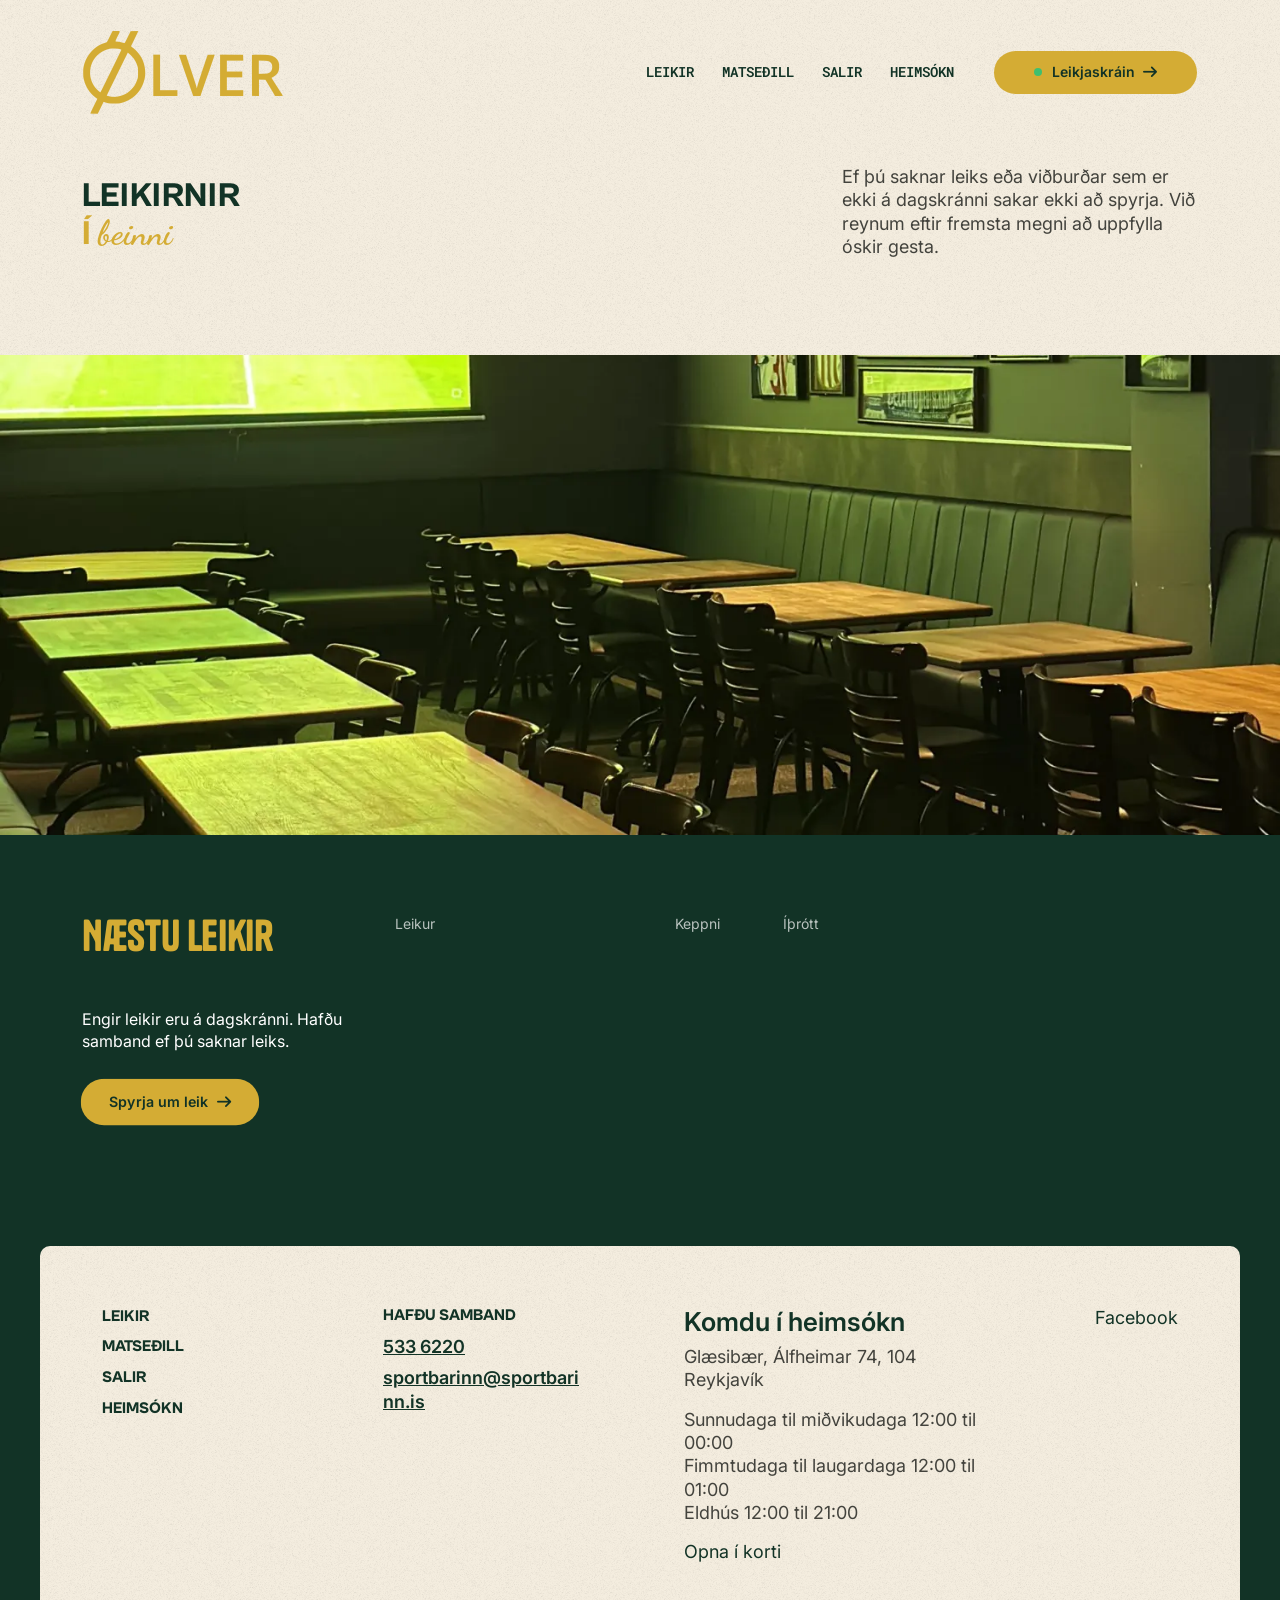
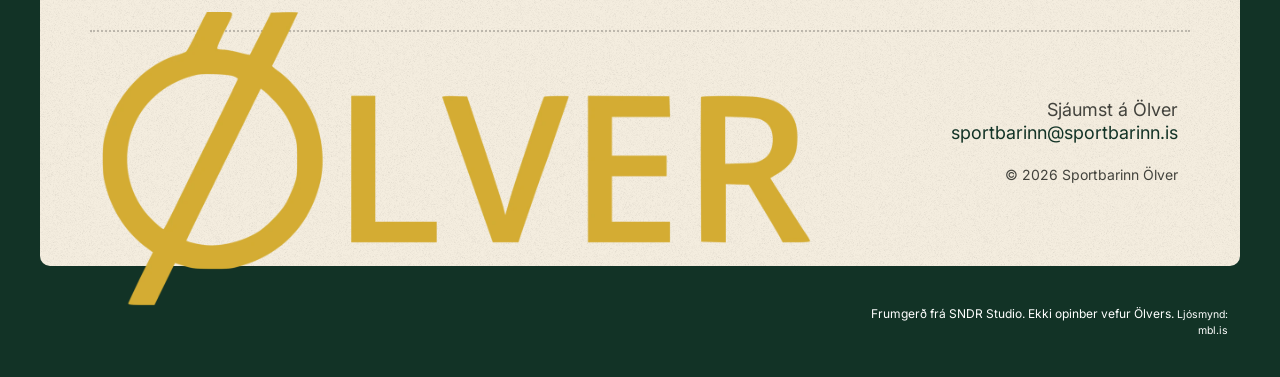
==== leikir.html @ f0a83d02 "Deploy a9a339c (noindex preview)" ====
<!doctype html>
<html lang="is">
<head>
<meta charset="utf-8">
<meta name="viewport" content="width=device-width, initial-scale=1">
<title>Leikir á Ölver | Sportbarinn Ölver</title>
<meta name="description" content="Leikir í beinni á Ölver. Sjáðu leikjaskrána og hafðu samband ef þú saknar leiks eða viðburðar.">
<link rel="icon" href="assets/favicon.svg" type="image/svg+xml">
<link rel="apple-touch-icon" href="assets/apple-touch-icon.png">
<script>/* focus-guard, _tools/focus-guard */
/* focus-guard: a focus ring only for people using a keyboard.

   The bug it ends: a menu, drawer or dialog opens and its FIRST link (or the dialog's close button)
   is outlined, as if it were selected. Cause: opening code calls first.focus(), or <dialog>.showModal()
   focuses the first control by itself. When nothing was focused before, the browser decides the ring is
   wanted. Safari never focuses a button on click and a touch tap never does either, so on iPhone,
   iPad and Safari the very first tap paints the ring. Chrome with a mouse hides it, which is why it
   passes the desktop check and then reappears on Sindri's phone.

   How: remember the last input kind on <html data-input="pointer|key"> and let focus-guard.css drop the
   ring while the last input was a pointer. Keyboard users keep every ring. Load before everything else
   (inline in <head>, ~400 bytes), no dependencies. Doc: _tools/focus-guard/README.md */
(function () {
  var root = document.documentElement;
  function set(v) { if (root.getAttribute('data-input') !== v) root.setAttribute('data-input', v); }
  addEventListener('pointerdown', function () { set('pointer'); }, true);
  addEventListener('keydown', function (e) {
    if (e.key === 'Shift' || e.key === 'Control' || e.key === 'Alt' || e.key === 'Meta') return;
    set('key');
  }, true);
})();

</script>
<link rel="stylesheet" href="assets/focus-guard.css">
<meta name="robots" content="noindex">
<link rel="preload" href="fonts/Tanker-Regular.woff2" as="font" type="font/woff2" crossorigin>
<link rel="stylesheet" href="css/variables.css">
<link rel="stylesheet" href="fontawesome/css/fontawesome.min.css">
<link rel="stylesheet" href="fontawesome/css/solid.min.css">
<link rel="stylesheet" href="css/site.min.css">
<link rel="stylesheet" href="css/theme-ui.css">
<link rel="stylesheet" href="css/smooth-scroll.css">
<link rel="stylesheet" href="css/olver.css">
</head>
<body class="wp-singular page-template page page-template-teams wp-theme-boomball-theme-2026 theme-boomball-theme-2026 woocommerce-no-js">
<a class="visually-hidden-focusable olver-skip" href="#efni">Fara í efni</a>

        <!--Bootstrap 5 Off-Canvas Menu-->
        <div class="mobile-slide-menu offcanvas offcanvas-start noise" tabindex="-1" id="offcanvasMenu" aria-label="Valmynd">
            <div class="offcanvas-header">
                <div class="new-logo">
                    <a class="off-logo image100" href="index.html">
                        <img src="assets/img/logo-gold.webp" alt="Sportbarinn Ölver">
                    </a>
                </div>
                <div class="close-column">
                    <div class="exit-text">Loka</div>
                    <div class="close-menu" data-bs-dismiss="offcanvas" aria-label="Loka valmynd" role="button" tabindex="0">
                        <i class="fa-solid fa-xmark" aria-hidden="true"></i>
                    </div>
                </div>
            </div>
            <div class="offcanvas-body">
                <div id="mobile-menu">
                    <ul id="menu-mobile-menu" class="navbar-nav me-auto mb-2 mb-md-0 "><li  id="menu-item-10017" class="menu-item menu-item-type-post_type menu-item-object-page nav-item nav-item-10017"><a href="leikir.html" class="nav-link ">Leikir</a></li>
<li  id="menu-item-10016" class="menu-item menu-item-type-post_type menu-item-object-page nav-item nav-item-10016"><a href="matsedill.html" class="nav-link ">Matseðill</a></li>
<li  id="menu-item-10015" class="menu-item menu-item-type-post_type menu-item-object-page nav-item nav-item-10015"><a href="index.html#home-preshow" class="nav-link ">Salir</a></li>
<li  id="menu-item-448" class="menu-item menu-item-type-post_type menu-item-object-page nav-item nav-item-448"><a href="#heimsokn" class="nav-link ">Heimsókn</a></li>
</ul>                </div>
                 <div class="site-button pink text-center off-button"><a href="leikir.html">Leikjaskráin</a></div>
            </div>
        </div>
       
    <!--Main Navbar & CTA Banner - Sticky Header-->
    <div class="sticky-top" style="z-index:8000;">
        <!--Main Navbar-->
                <div class="main-nav" >
                <div class="container scroll-header">
                    <div class="nav-row">
                        <div class="logo-nav-column">
                            <a class="header-logo image100" href="index.html">
                        <img src="assets/img/logo-gold.webp" alt="Sportbarinn Ölver">
                    </a>
                        </div>
                        <div class="menu-nav-column menu-column">
                            <div class="header-menu capitals">
                                <ul id="menu-main-menu" class="header-menu-list "><li  id="menu-item-10012" class="menu-item menu-item-type-post_type menu-item-object-page nav-item nav-item-10012"><a href="leikir.html" class="nav-link ">Leikir</a></li>
<li  id="menu-item-10013" class="menu-item menu-item-type-post_type menu-item-object-page nav-item nav-item-10013"><a href="matsedill.html" class="nav-link ">Matseðill</a></li>
<li  id="menu-item-10014" class="menu-item menu-item-type-post_type menu-item-object-page nav-item nav-item-10014"><a href="index.html#home-preshow" class="nav-link ">Salir</a></li>
<li  id="menu-item-155" class="menu-item menu-item-type-post_type menu-item-object-page nav-item nav-item-155"><a href="#heimsokn" class="nav-link ">Heimsókn</a></li>
</ul>                            </div>
                            <div class="cart-menu-wrapper">
                                                            </div>
                            <div class="site-button radius100 pink header-button">
                                <a href="leikir.html" aria-label="Leikjaskráin"><span class="olver-open" data-open-now aria-hidden="true"></span>Leikjaskráin</a>
                            </div>
                            <div id="offcanvas-button" data-bs-toggle="offcanvas" data-bs-target="#offcanvasMenu" aria-controls="offcanvasMenu" aria-expanded="false" aria-label="Opna valmynd" role="button" tabindex="0">
                                <i class="fa-solid fa-bars" aria-hidden="true"></i>
                            </div>
                        </div>
                    </div>
                </div>
        </div>

        
            </div>
    <script>
        // Set --header-height before the hero banner renders so it doesn't
        // jump up once the footer scripts run (custom.js keeps it updated after this)
        (function () {
            var header = document.querySelector('.sticky-top');
            if (header) {
                // Fractional height, matching custom.js; offsetHeight rounds and leaves a sliver above the hero
                document.documentElement.style.setProperty('--header-height', header.getBoundingClientRect().height + 'px');
            }
        })();
    </script>

    <section class="page-title-section" id="efni" tabindex="-1">
        <div class="container">
            <div class="row d-flex align-items-center justify-content-between page-title-info">
                <div class="col-lg-5">
                                            <h1 class="page-title-text reveal-up reveal-delay-2">Leikirnir <br><span class="pink-text">í <span class="brook-text">beinni</span></span></h1>
                                    </div>
                <div class="col-lg-4">
                                            <div class="page-title-copy reveal-up reveal-delay-4"><p>Ef þú saknar leiks eða viðburðar sem er ekki á dagskránni sakar ekki að spyrja. Við reynum eftir fremsta megni að uppfylla óskir gesta.</p></div>
                                    </div>
                            </div>
        </div>
                     <div class="page-title-image reveal-zoom">
                <img src="assets/img/Nyi-salur2-scaled.webp" alt="Salur með breiðtjöldum á Ölver" width="1500" height="2000">
            </div>
            </section><!-- .page-title-section -->


<div id="olver-fixtures">
<section data-fixture-date="2026-10-28" class="team-roster team-roster--llamas">
    <div class="container">
        <div class="row">

            <div class="col-lg-3">
                <div class="team-roster__intro">
                                            <div class="team-roster__logo image100 reveal-up"><h2 class="olver-day">Miðvikudagur<br><span>28. október</span></h2></div>
                                                                <div class="team-roster__copy reveal-up reveal-delay-1"><p>6 leikir</p></div>
                                        <div class="site-button pink team-roster__tickets">
                        <a href="mailto:sportbarinn@sportbarinn.is" class="reveal-pop reveal-delay-3">Spyrja um leik</a>
                    </div>
                </div>
            </div>

            <div class="col-lg-9">
                                    <div class="team-roster__row team-roster__head">
                        <div class="team-roster__head-label">Leikur</div>
                        <div class="team-roster__head-label">Keppni</div>
                        <div class="team-roster__head-label">Íþrótt</div>
                        <div class="team-roster__head-label"></div>
                    </div>

                    <ul class="team-roster__list list-unstyled">
<li class="team-roster__player reveal-slide">
                                <div class="team-roster__row">
                                    <div class="team-roster__identity">
                                        <div class="team-roster__headshot"><span class="olver-time">19:30</span></div>
                                        <h3 class="team-roster__name">Man. City gegn Brighton</h3>
                                    </div>
                                    <div class="team-roster__meta team-roster__meta--position">Deildabikar</div>
                                    <div class="team-roster__meta team-roster__meta--hometown">Fótbolti</div>
                                    <div class="team-roster__social"></div>
                                    <div class="team-roster__action">
                                                                                    <div class="site-button blue">
                                                <span class="olver-roster-pill">Í beinni</span>
                                            </div>
                                                                            </div>
                                </div>
                            </li>
<li class="team-roster__player reveal-slide">
                                <div class="team-roster__row">
                                    <div class="team-roster__identity">
                                        <div class="team-roster__headshot"><span class="olver-time">19:45</span></div>
                                        <h3 class="team-roster__name">Bournemouth gegn Aston Villa</h3>
                                    </div>
                                    <div class="team-roster__meta team-roster__meta--position">Deildabikar</div>
                                    <div class="team-roster__meta team-roster__meta--hometown">Fótbolti</div>
                                    <div class="team-roster__social"></div>
                                    <div class="team-roster__action">
                                                                                    <div class="site-button blue">
                                                <span class="olver-roster-pill">Í beinni</span>
                                            </div>
                                                                            </div>
                                </div>
                            </li>
<li class="team-roster__player reveal-slide">
                                <div class="team-roster__row">
                                    <div class="team-roster__identity">
                                        <div class="team-roster__headshot"><span class="olver-time">19:45</span></div>
                                        <h3 class="team-roster__name">Sunderland gegn Brentford</h3>
                                    </div>
                                    <div class="team-roster__meta team-roster__meta--position">Deildabikar</div>
                                    <div class="team-roster__meta team-roster__meta--hometown">Fótbolti</div>
                                    <div class="team-roster__social"></div>
                                    <div class="team-roster__action">
                                                                                    <div class="site-button blue">
                                                <span class="olver-roster-pill">Í beinni</span>
                                            </div>
                                                                            </div>
                                </div>
                            </li>
<li class="team-roster__player reveal-slide">
                                <div class="team-roster__row">
                                    <div class="team-roster__identity">
                                        <div class="team-roster__headshot"><span class="olver-time">19:45</span></div>
                                        <h3 class="team-roster__name">Fulham gegn Crystal Palace</h3>
                                    </div>
                                    <div class="team-roster__meta team-roster__meta--position">Deildabikar</div>
                                    <div class="team-roster__meta team-roster__meta--hometown">Fótbolti</div>
                                    <div class="team-roster__social"></div>
                                    <div class="team-roster__action">
                                                                                    <div class="site-button blue">
                                                <span class="olver-roster-pill">Í beinni</span>
                                            </div>
                                                                            </div>
                                </div>
                            </li>
<li class="team-roster__player reveal-slide">
                                <div class="team-roster__row">
                                    <div class="team-roster__identity">
                                        <div class="team-roster__headshot"><span class="olver-time">19:45</span></div>
                                        <h3 class="team-roster__name">Genoa gegn Juventus</h3>
                                    </div>
                                    <div class="team-roster__meta team-roster__meta--position"></div>
                                    <div class="team-roster__meta team-roster__meta--hometown">Fótbolti</div>
                                    <div class="team-roster__social"></div>
                                    <div class="team-roster__action">
                                                                                    <div class="site-button blue">
                                                <span class="olver-roster-pill">Í beinni</span>
                                            </div>
                                                                            </div>
                                </div>
                            </li>
<li class="team-roster__player reveal-slide">
                                <div class="team-roster__row">
                                    <div class="team-roster__identity">
                                        <div class="team-roster__headshot"><span class="olver-time">20:00</span></div>
                                        <h3 class="team-roster__name">Liverpool gegn Chelsea</h3>
                                    </div>
                                    <div class="team-roster__meta team-roster__meta--position">Deildabikar</div>
                                    <div class="team-roster__meta team-roster__meta--hometown">Fótbolti</div>
                                    <div class="team-roster__social"></div>
                                    <div class="team-roster__action">
                                                                                    <div class="site-button blue">
                                                <span class="olver-roster-pill">Í beinni</span>
                                            </div>
                                                                            </div>
                                </div>
                            </li>
</ul>
</div>
</div>
</div>
</section>
<section data-fixture-date="2026-10-29" class="team-roster team-roster--chaos">
    <div class="container">
        <div class="row">

            <div class="col-lg-3">
                <div class="team-roster__intro">
                                            <div class="team-roster__logo image100 reveal-up"><h2 class="olver-day">Í dag<br><span>29. október</span></h2></div>
                                                                <div class="team-roster__copy reveal-up reveal-delay-1"><p>2 leikir</p></div>
                                        <div class="site-button pink team-roster__tickets">
                        <a href="mailto:sportbarinn@sportbarinn.is" class="reveal-pop reveal-delay-3">Spyrja um leik</a>
                    </div>
                </div>
            </div>

            <div class="col-lg-9">
                                    <div class="team-roster__row team-roster__head">
                        <div class="team-roster__head-label">Leikur</div>
                        <div class="team-roster__head-label">Keppni</div>
                        <div class="team-roster__head-label">Íþrótt</div>
                        <div class="team-roster__head-label"></div>
                    </div>

                    <ul class="team-roster__list list-unstyled">
<li class="team-roster__player reveal-slide">
                                <div class="team-roster__row">
                                    <div class="team-roster__identity">
                                        <div class="team-roster__headshot"><span class="olver-time">19:15</span></div>
                                        <h3 class="team-roster__name">Tindastóll gegn Álftanes</h3>
                                    </div>
                                    <div class="team-roster__meta team-roster__meta--position"></div>
                                    <div class="team-roster__meta team-roster__meta--hometown">Körfubolti</div>
                                    <div class="team-roster__social"></div>
                                    <div class="team-roster__action">
                                                                                    <div class="site-button blue">
                                                <span class="olver-roster-pill">Í beinni</span>
                                            </div>
                                                                            </div>
                                </div>
                            </li>
<li class="team-roster__player reveal-slide">
                                <div class="team-roster__row">
                                    <div class="team-roster__identity">
                                        <div class="team-roster__headshot"><span class="olver-time">19:45</span></div>
                                        <h3 class="team-roster__name">Everton gegn Newcastle</h3>
                                    </div>
                                    <div class="team-roster__meta team-roster__meta--position">Deildabikar</div>
                                    <div class="team-roster__meta team-roster__meta--hometown">Fótbolti</div>
                                    <div class="team-roster__social"></div>
                                    <div class="team-roster__action">
                                                                                    <div class="site-button blue">
                                                <span class="olver-roster-pill">Í beinni</span>
                                            </div>
                                                                            </div>
                                </div>
                            </li>
</ul>
</div>
</div>
</div>
</section>
</div>
<footer class="site-footer" id="heimsokn">
    <div class="footer-main site-radius noise">
        <div class="container-fluid">
            <div class="row gx-5">
                <div class="col-lg-3 col-md-4 footer-first-column order-md-1 order-2">
                    <!-- Menu -->
                    <div class="footer-menu-wrapper mb-4">
                        <nav class="footer-nav"><ul id="menu-footer-menu" class="footer-menu-list"><li id="menu-item-10021" class="menu-item menu-item-type-post_type menu-item-object-page menu-item-10021"><a href="leikir.html">Leikir</a></li>
<li id="menu-item-10020" class="menu-item menu-item-type-post_type menu-item-object-page menu-item-10020"><a href="matsedill.html">Matseðill</a></li>
<li id="menu-item-10019" class="menu-item menu-item-type-post_type menu-item-object-page menu-item-10019"><a href="index.html#home-preshow">Salir</a></li>
<li id="menu-item-10018" class="menu-item menu-item-type-post_type menu-item-object-page menu-item-10018"><a href="#heimsokn">Heimsókn</a></li>
</ul></nav>                    </div>
                    
                                                                
                                    </div>
                <div class="col-lg-3 col-md-4 order-3">
                    <!-- Content Sections (stacked vertically) -->
                                                                        <div class="footer-content-section">
                                                                    <h4 class="footer-section-title capitals">Hafðu samband</h4>
                                                                                                    <div class="footer-section-content">
                                        <p><a href="tel:5336220">533 6220</a></p>
<p><a href="mailto:sportbarinn@sportbarinn.is">sportbarinn@sportbarinn.is</a></p>
                                    </div>
                                                            </div>
                                                            </div>
                    
                

                <!-- Third Column: Form -->
                <div class="col-lg-4 order-lg-3 order-4">
                                                                <div class="footer-form-wrapper">
                                                                                        <div class="footer-form">
                                    <h3>Komdu í heimsókn</h3>
                                    <p>Glæsibær, Álfheimar 74, 104 Reykjavík</p>
                                    <p>Sunnudaga til miðvikudaga 12:00 til 00:00<br>Fimmtudaga til laugardaga 12:00 til 01:00<br>Eldhús 12:00 til 21:00</p>
                                    <p><a href="https://maps.google.com/?q=Álfheimar+74,+104+Reykjavík" target="_blank" rel="noopener">Opna í korti</a></p>                                </div>
                                                    </div>
                                                                
                                    </div>

                <!-- 4th Column: Social Media Icons -->
                <div class="col-lg-2 col-md-4 order-lg-4 order-md-3 order-1">
                                            <div class="footer-social-links">
                                    <a href="https://www.facebook.com/sportbarinn.is" target="_blank" rel="noopener noreferrer" class="footer-social-link">Facebook</a>
                                </div>
                                    </div>
            </div>

            <!-- Ölver Logo & Contact Row -->
            <div class="row footer-logo-row align-items-center">
                <div class="col-lg-8 mb-4 mb-lg-0 text-center text-lg-start order-lg-1 order-2">
                                            <div class="footer-boomball-logo">
                            <img loading="lazy" src="assets/img/logo-gold.webp" alt="Sportbarinn Ölver" />
                        </div>
                                    </div>

                <div class="col-lg-4 text-lg-end order-lg-2 order-1">
                                                                <p class="footer-inbox-text">Sjáumst á Ölver</p>
                                                                <a href="mailto:sportbarinn@sportbarinn.is" class="footer-contact-email">sportbarinn@sportbarinn.is</a>
                                        <p class="copyright-text">© 2026 Sportbarinn Ölver</p>
                </div>
            </div>
        </div>
    </div>

    <!-- Copyright & Disclaimer Bar -->
    <div class="footer-copyright">
        <div class="container-fluid">
            <div class="row d-flex justify-content-end">
                <div class="col-lg-4">
                                            <p class="disclaimer-text">Frumgerð frá SNDR Studio. Ekki opinber vefur Ölvers. <small>Ljósmynd: mbl.is</small></p>
                                    </div>
            </div>
        </div>
    </div>
</footer>
<script src="js/olver.js"></script>
<script src="js/jquery.min.js"></script>
<script src="js/gsap.min.js"></script>
<script src="js/gsap-scrolltrigger.min.js"></script>
<script src="js/st-refresh.js"></script>
<script src="js/gsap-scrollto.min.js"></script>
<script src="js/site.min.js"></script>
<script src="js/components/smooth-scroll.js"></script>
<script src="js/components/reveal.js"></script>
<script src="js/components/teams-roster.js"></script>
<script src="js/leikir.js"></script>
</body>
</html>
---- assets/focus-guard.css ----
/* focus-guard.css: pairs with focus-guard.js. No ring after a tap or a click; every ring for the keyboard.
   Text fields keep theirs (the user is typing there whatever opened it). */
html[data-input="pointer"] :focus-visible:not(input):not(textarea):not(select):not([contenteditable="true"]) { outline: none; }
/* a focus target that is only a container (a menu panel, a dialog, a drawer): never ring it */
[tabindex="-1"]:focus { outline: none; }
---- css/variables.css ----
/**
 * Shared design tokens. Loaded before the existing theme stylesheet.
 * New components consume these; existing SCSS can adopt them incrementally.
 */
:root {
    --bb-color-pink: #D4AC34;
    --bb-color-blue: #123326;
    --bb-color-gold: #8C6A1C;
    --bb-color-ink: #43433d;
    --bb-color-paper: #f3ebdc;
    --bb-color-white: #ffffff;
    --bb-color-slate: #6E8577;
    --bb-color-frame: rgb(255 255 255 / 35%);
    --bb-color-divider: #B8B3A8;
    --bb-color-inactive: #D9C48A;

    --bb-font-body: "Inter-400", Arial, Helvetica, sans-serif;
    --bb-font-body-medium: "Inter-500", Arial, Helvetica, sans-serif;
    --bb-font-heading: "Hamburg-700", Arial, Helvetica, sans-serif;
    --bb-font-display: "Groundout", Georgia, serif;
    --bb-font-script: "Brooklyn-700", Georgia, serif;
    --bb-font-mono: "Roboto-600", "Courier New", monospace;

    --bb-radius-media: 10px;
    --bb-border-media: 4px;
    --bb-content-width: 1280px;
    --bb-gutter-mobile: 16px;
    --bb-space-section: 80px;
    --bb-space-section-mobile: 48px;
    --bb-divider-width: 4px;
    --bb-divider-height: 2px;

    --bb-motion-duration: 0.42s;
    --bb-motion-distance: 12px;
    --bb-motion-ease: cubic-bezier(0.22, 1, 0.36, 1);
}
---- fontawesome/css/solid.min.css ----
/*!
 * Font Awesome Free 7.1.0 by @fontawesome - https://fontawesome.com
 * License - https://fontawesome.com/license/free (Icons: CC BY 4.0, Fonts: SIL OFL 1.1, Code: MIT License)
 * Copyright 2025 Fonticons, Inc.
 */
:host,:root{--fa-family-classic:"Font Awesome 7 Free";--fa-font-solid:normal 900 1em/1 var(--fa-family-classic);--fa-style-family-classic:var(--fa-family-classic)}@font-face{font-family:"Font Awesome 7 Free";font-style:normal;font-weight:900;font-display:block;src:url(../webfonts/fa-solid-900.woff2)}.fas{--fa-style:900}.fa-classic,.fas{--fa-family:var(--fa-family-classic)}.fa-solid{--fa-style:900}
---- css/site.min.css ----
@charset "UTF-8";/*!
 * Bootstrap  v5.2.1 (https://getbootstrap.com/)
 * Copyright 2011-2022 The Bootstrap Authors
 * Copyright 2011-2022 Twitter, Inc.
 * Licensed under MIT (https://github.com/twbs/bootstrap/blob/main/LICENSE)
 */:root{--bs-blue:#0d6efd;--bs-indigo:#6610f2;--bs-purple:#6f42c1;--bs-pink:#d63384;--bs-red:#dc3545;--bs-orange:#fd7e14;--bs-yellow:#ffc107;--bs-green:#198754;--bs-teal:#20c997;--bs-cyan:#0dcaf0;--bs-black:#000;--bs-white:#fff;--bs-gray:#6c757d;--bs-gray-dark:#343a40;--bs-gray-100:#f8f9fa;--bs-gray-200:#e9ecef;--bs-gray-300:#dee2e6;--bs-gray-400:#ced4da;--bs-gray-500:#adb5bd;--bs-gray-600:#6c757d;--bs-gray-700:#495057;--bs-gray-800:#343a40;--bs-gray-900:#212529;--bs-primary:#0d6efd;--bs-secondary:#6c757d;--bs-success:#198754;--bs-info:#0dcaf0;--bs-warning:#ffc107;--bs-danger:#dc3545;--bs-light:#f8f9fa;--bs-dark:#212529;--bs-primary-rgb:13,110,253;--bs-secondary-rgb:108,117,125;--bs-success-rgb:25,135,84;--bs-info-rgb:13,202,240;--bs-warning-rgb:255,193,7;--bs-danger-rgb:220,53,69;--bs-light-rgb:248,249,250;--bs-dark-rgb:33,37,41;--bs-white-rgb:255,255,255;--bs-black-rgb:0,0,0;--bs-body-color-rgb:33,37,41;--bs-body-bg-rgb:255,255,255;--bs-font-sans-serif:system-ui,-apple-system,"Segoe UI",Roboto,"Helvetica Neue","Noto Sans","Liberation Sans",Arial,sans-serif,"Apple Color Emoji","Segoe UI Emoji","Segoe UI Symbol","Noto Color Emoji";--bs-font-monospace:SFMono-Regular,Menlo,Monaco,Consolas,"Liberation Mono","Courier New",monospace;--bs-gradient:linear-gradient(180deg, rgba(255, 255, 255, 0.15), rgba(255, 255, 255, 0));--bs-body-font-family:var(--bs-font-sans-serif);--bs-body-font-size:1rem;--bs-body-font-weight:400;--bs-body-line-height:1.5;--bs-body-color:#212529;--bs-body-bg:#fff;--bs-border-width:1px;--bs-border-style:solid;--bs-border-color:#dee2e6;--bs-border-color-translucent:rgba(0, 0, 0, 0.175);--bs-border-radius:0.375rem;--bs-border-radius-sm:0.25rem;--bs-border-radius-lg:0.5rem;--bs-border-radius-xl:1rem;--bs-border-radius-2xl:2rem;--bs-border-radius-pill:50rem;--bs-link-color:#0d6efd;--bs-link-hover-color:#0a58ca;--bs-code-color:#d63384;--bs-highlight-bg:#fff3cd}*,::after,::before{box-sizing:border-box}@media (prefers-reduced-motion:no-preference){:root{scroll-behavior:smooth}}body{margin:0;font-family:var(--bs-body-font-family);font-size:var(--bs-body-font-size);font-weight:var(--bs-body-font-weight);line-height:var(--bs-body-line-height);color:var(--bs-body-color);text-align:var(--bs-body-text-align);background-color:var(--bs-body-bg);-webkit-text-size-adjust:100%;-webkit-tap-highlight-color:transparent}hr{margin:1rem 0;color:inherit;border:0;border-top:1px solid;opacity:.25}.h1,.h2,.h3,.h4,.h5,.h6,h1,h2,h3,h4,h5,h6{margin-top:0;margin-bottom:.5rem;font-weight:500;line-height:1.2}.h1,h1{font-size:calc(1.375rem + 1.5vw)}@media (min-width:1200px){.h1,h1{font-size:2.5rem}}.h2,h2{font-size:calc(1.325rem + .9vw)}@media (min-width:1200px){.h2,h2{font-size:2rem}}.h3,h3{font-size:calc(1.3rem + .6vw)}@media (min-width:1200px){.h3,h3{font-size:1.75rem}}.h4,h4{font-size:calc(1.275rem + .3vw)}@media (min-width:1200px){.h4,h4{font-size:1.5rem}}.h5,h5{font-size:1.25rem}.h6,h6{font-size:1rem}p{margin-top:0;margin-bottom:1rem}abbr[title]{-webkit-text-decoration:underline dotted;text-decoration:underline dotted;cursor:help;-webkit-text-decoration-skip-ink:none;text-decoration-skip-ink:none}address{margin-bottom:1rem;font-style:normal;line-height:inherit}ol,ul{padding-left:2rem}dl,ol,ul{margin-top:0;margin-bottom:1rem}ol ol,ol ul,ul ol,ul ul{margin-bottom:0}dt{font-weight:700}dd{margin-bottom:.5rem;margin-left:0}blockquote{margin:0 0 1rem}b,strong{font-weight:bolder}.small,small{font-size:.875em}.mark,mark{padding:.1875em;background-color:var(--bs-highlight-bg)}sub,sup{position:relative;font-size:.75em;line-height:0;vertical-align:baseline}sub{bottom:-.25em}sup{top:-.5em}a{color:var(--bs-link-color);text-decoration:underline}a:hover{color:var(--bs-link-hover-color)}a:not([href]):not([class]),a:not([href]):not([class]):hover{color:inherit;text-decoration:none}code,kbd,pre,samp{font-family:var(--bs-font-monospace);font-size:1em}pre{display:block;margin-top:0;margin-bottom:1rem;overflow:auto;font-size:.875em}pre code{font-size:inherit;color:inherit;word-break:normal}code{font-size:.875em;color:var(--bs-code-color);word-wrap:break-word}a>code{color:inherit}kbd{padding:.1875rem .375rem;font-size:.875em;color:var(--bs-body-bg);background-color:var(--bs-body-color);border-radius:.25rem}kbd kbd{padding:0;font-size:1em}figure{margin:0 0 1rem}img,svg{vertical-align:middle}table{caption-side:bottom;border-collapse:collapse}caption{padding-top:.5rem;padding-bottom:.5rem;color:#6c757d;text-align:left}th{text-align:inherit;text-align:-webkit-match-parent}tbody,td,tfoot,th,thead,tr{border-color:inherit;border-style:solid;border-width:0}label{display:inline-block}button{border-radius:0}button:focus:not(:focus-visible){outline:0}button,input,optgroup,select,textarea{margin:0;font-family:inherit;font-size:inherit;line-height:inherit}button,select{text-transform:none}[role=button]{cursor:pointer}select{word-wrap:normal}select:disabled{opacity:1}[list]:not([type=date]):not([type=datetime-local]):not([type=month]):not([type=week]):not([type=time])::-webkit-calendar-picker-indicator{display:none!important}[type=button],[type=reset],[type=submit],button{-webkit-appearance:button}[type=button]:not(:disabled),[type=reset]:not(:disabled),[type=submit]:not(:disabled),button:not(:disabled){cursor:pointer}::-moz-focus-inner{padding:0;border-style:none}textarea{resize:vertical}fieldset{min-width:0;padding:0;margin:0;border:0}legend{float:left;width:100%;padding:0;margin-bottom:.5rem;font-size:calc(1.275rem + .3vw);line-height:inherit}@media (min-width:1200px){legend{font-size:1.5rem}}legend+*{clear:left}::-webkit-datetime-edit-day-field,::-webkit-datetime-edit-fields-wrapper,::-webkit-datetime-edit-hour-field,::-webkit-datetime-edit-minute,::-webkit-datetime-edit-month-field,::-webkit-datetime-edit-text,::-webkit-datetime-edit-year-field{padding:0}::-webkit-inner-spin-button{height:auto}[type=search]{outline-offset:-2px;-webkit-appearance:textfield}::-webkit-search-decoration{-webkit-appearance:none}::-webkit-color-swatch-wrapper{padding:0}::-webkit-file-upload-button{font:inherit;-webkit-appearance:button}::file-selector-button{font:inherit;-webkit-appearance:button}output{display:inline-block}iframe{border:0}summary{display:list-item;cursor:pointer}progress{vertical-align:baseline}[hidden]{display:none!important}.lead{font-size:1.25rem;font-weight:300}.display-1{font-size:calc(1.625rem + 4.5vw);font-weight:300;line-height:1.2}@media (min-width:1200px){.display-1{font-size:5rem}}.display-2{font-size:calc(1.575rem + 3.9vw);font-weight:300;line-height:1.2}@media (min-width:1200px){.display-2{font-size:4.5rem}}.display-3{font-size:calc(1.525rem + 3.3vw);font-weight:300;line-height:1.2}@media (min-width:1200px){.display-3{font-size:4rem}}.display-4{font-size:calc(1.475rem + 2.7vw);font-weight:300;line-height:1.2}@media (min-width:1200px){.display-4{font-size:3.5rem}}.display-5{font-size:calc(1.425rem + 2.1vw);font-weight:300;line-height:1.2}@media (min-width:1200px){.display-5{font-size:3rem}}.display-6{font-size:calc(1.375rem + 1.5vw);font-weight:300;line-height:1.2}@media (min-width:1200px){.display-6{font-size:2.5rem}}.list-unstyled{padding-left:0;list-style:none}.list-inline{padding-left:0;list-style:none}.list-inline-item{display:inline-block}.list-inline-item:not(:last-child){margin-right:.5rem}.initialism{font-size:.875em;text-transform:uppercase}.blockquote{margin-bottom:1rem;font-size:1.25rem}.blockquote>:last-child{margin-bottom:0}.blockquote-footer{margin-top:-1rem;margin-bottom:1rem;font-size:.875em;color:#6c757d}.blockquote-footer::before{content:"— "}.img-fluid{max-width:100%;height:auto}.img-thumbnail{padding:.25rem;background-color:#fff;border:1px solid var(--bs-border-color);border-radius:.375rem;max-width:100%;height:auto}.figure{display:inline-block}.figure-img{margin-bottom:.5rem;line-height:1}.figure-caption{font-size:.875em;color:#6c757d}.container,.container-fluid,.container-lg,.container-md,.container-sm,.container-xl,.container-xxl{--bs-gutter-x:1.5rem;--bs-gutter-y:0;width:100%;padding-right:calc(var(--bs-gutter-x) * .5);padding-left:calc(var(--bs-gutter-x) * .5);margin-right:auto;margin-left:auto}@media (min-width:576px){.container,.container-sm{max-width:540px}}@media (min-width:768px){.container,.container-md,.container-sm{max-width:720px}}@media (min-width:992px){.container,.container-lg,.container-md,.container-sm{max-width:960px}}@media (min-width:1200px){.container,.container-lg,.container-md,.container-sm,.container-xl{max-width:1140px}}@media (min-width:1400px){.container,.container-lg,.container-md,.container-sm,.container-xl,.container-xxl{max-width:1320px}}.row{--bs-gutter-x:1.5rem;--bs-gutter-y:0;display:flex;flex-wrap:wrap;margin-top:calc(-1 * var(--bs-gutter-y));margin-right:calc(-.5 * var(--bs-gutter-x));margin-left:calc(-.5 * var(--bs-gutter-x))}.row>*{flex-shrink:0;width:100%;max-width:100%;padding-right:calc(var(--bs-gutter-x) * .5);padding-left:calc(var(--bs-gutter-x) * .5);margin-top:var(--bs-gutter-y)}.col{flex:1 0 0%}.row-cols-auto>*{flex:0 0 auto;width:auto}.row-cols-1>*{flex:0 0 auto;width:100%}.row-cols-2>*{flex:0 0 auto;width:50%}.row-cols-3>*{flex:0 0 auto;width:33.3333333333%}.row-cols-4>*{flex:0 0 auto;width:25%}.row-cols-5>*{flex:0 0 auto;width:20%}.row-cols-6>*{flex:0 0 auto;width:16.6666666667%}.col-auto{flex:0 0 auto;width:auto}.col-1{flex:0 0 auto;width:8.33333333%}.col-2{flex:0 0 auto;width:16.66666667%}.col-3{flex:0 0 auto;width:25%}.col-4{flex:0 0 auto;width:33.33333333%}.col-5{flex:0 0 auto;width:41.66666667%}.col-6{flex:0 0 auto;width:50%}.col-7{flex:0 0 auto;width:58.33333333%}.col-8{flex:0 0 auto;width:66.66666667%}.col-9{flex:0 0 auto;width:75%}.col-10{flex:0 0 auto;width:83.33333333%}.col-11{flex:0 0 auto;width:91.66666667%}.col-12{flex:0 0 auto;width:100%}.offset-1{margin-left:8.33333333%}.offset-2{margin-left:16.66666667%}.offset-3{margin-left:25%}.offset-4{margin-left:33.33333333%}.offset-5{margin-left:41.66666667%}.offset-6{margin-left:50%}.offset-7{margin-left:58.33333333%}.offset-8{margin-left:66.66666667%}.offset-9{margin-left:75%}.offset-10{margin-left:83.33333333%}.offset-11{margin-left:91.66666667%}.g-0,.gx-0{--bs-gutter-x:0}.g-0,.gy-0{--bs-gutter-y:0}.g-1,.gx-1{--bs-gutter-x:0.25rem}.g-1,.gy-1{--bs-gutter-y:0.25rem}.g-2,.gx-2{--bs-gutter-x:0.5rem}.g-2,.gy-2{--bs-gutter-y:0.5rem}.g-3,.gx-3{--bs-gutter-x:1rem}.g-3,.gy-3{--bs-gutter-y:1rem}.g-4,.gx-4{--bs-gutter-x:1.5rem}.g-4,.gy-4{--bs-gutter-y:1.5rem}.g-5,.gx-5{--bs-gutter-x:3rem}.g-5,.gy-5{--bs-gutter-y:3rem}@media (min-width:576px){.col-sm{flex:1 0 0%}.row-cols-sm-auto>*{flex:0 0 auto;width:auto}.row-cols-sm-1>*{flex:0 0 auto;width:100%}.row-cols-sm-2>*{flex:0 0 auto;width:50%}.row-cols-sm-3>*{flex:0 0 auto;width:33.3333333333%}.row-cols-sm-4>*{flex:0 0 auto;width:25%}.row-cols-sm-5>*{flex:0 0 auto;width:20%}.row-cols-sm-6>*{flex:0 0 auto;width:16.6666666667%}.col-sm-auto{flex:0 0 auto;width:auto}.col-sm-1{flex:0 0 auto;width:8.33333333%}.col-sm-2{flex:0 0 auto;width:16.66666667%}.col-sm-3{flex:0 0 auto;width:25%}.col-sm-4{flex:0 0 auto;width:33.33333333%}.col-sm-5{flex:0 0 auto;width:41.66666667%}.col-sm-6{flex:0 0 auto;width:50%}.col-sm-7{flex:0 0 auto;width:58.33333333%}.col-sm-8{flex:0 0 auto;width:66.66666667%}.col-sm-9{flex:0 0 auto;width:75%}.col-sm-10{flex:0 0 auto;width:83.33333333%}.col-sm-11{flex:0 0 auto;width:91.66666667%}.col-sm-12{flex:0 0 auto;width:100%}.offset-sm-0{margin-left:0}.offset-sm-1{margin-left:8.33333333%}.offset-sm-2{margin-left:16.66666667%}.offset-sm-3{margin-left:25%}.offset-sm-4{margin-left:33.33333333%}.offset-sm-5{margin-left:41.66666667%}.offset-sm-6{margin-left:50%}.offset-sm-7{margin-left:58.33333333%}.offset-sm-8{margin-left:66.66666667%}.offset-sm-9{margin-left:75%}.offset-sm-10{margin-left:83.33333333%}.offset-sm-11{margin-left:91.66666667%}.g-sm-0,.gx-sm-0{--bs-gutter-x:0}.g-sm-0,.gy-sm-0{--bs-gutter-y:0}.g-sm-1,.gx-sm-1{--bs-gutter-x:0.25rem}.g-sm-1,.gy-sm-1{--bs-gutter-y:0.25rem}.g-sm-2,.gx-sm-2{--bs-gutter-x:0.5rem}.g-sm-2,.gy-sm-2{--bs-gutter-y:0.5rem}.g-sm-3,.gx-sm-3{--bs-gutter-x:1rem}.g-sm-3,.gy-sm-3{--bs-gutter-y:1rem}.g-sm-4,.gx-sm-4{--bs-gutter-x:1.5rem}.g-sm-4,.gy-sm-4{--bs-gutter-y:1.5rem}.g-sm-5,.gx-sm-5{--bs-gutter-x:3rem}.g-sm-5,.gy-sm-5{--bs-gutter-y:3rem}}@media (min-width:768px){.col-md{flex:1 0 0%}.row-cols-md-auto>*{flex:0 0 auto;width:auto}.row-cols-md-1>*{flex:0 0 auto;width:100%}.row-cols-md-2>*{flex:0 0 auto;width:50%}.row-cols-md-3>*{flex:0 0 auto;width:33.3333333333%}.row-cols-md-4>*{flex:0 0 auto;width:25%}.row-cols-md-5>*{flex:0 0 auto;width:20%}.row-cols-md-6>*{flex:0 0 auto;width:16.6666666667%}.col-md-auto{flex:0 0 auto;width:auto}.col-md-1{flex:0 0 auto;width:8.33333333%}.col-md-2{flex:0 0 auto;width:16.66666667%}.col-md-3{flex:0 0 auto;width:25%}.col-md-4{flex:0 0 auto;width:33.33333333%}.col-md-5{flex:0 0 auto;width:41.66666667%}.col-md-6{flex:0 0 auto;width:50%}.col-md-7{flex:0 0 auto;width:58.33333333%}.col-md-8{flex:0 0 auto;width:66.66666667%}.col-md-9{flex:0 0 auto;width:75%}.col-md-10{flex:0 0 auto;width:83.33333333%}.col-md-11{flex:0 0 auto;width:91.66666667%}.col-md-12{flex:0 0 auto;width:100%}.offset-md-0{margin-left:0}.offset-md-1{margin-left:8.33333333%}.offset-md-2{margin-left:16.66666667%}.offset-md-3{margin-left:25%}.offset-md-4{margin-left:33.33333333%}.offset-md-5{margin-left:41.66666667%}.offset-md-6{margin-left:50%}.offset-md-7{margin-left:58.33333333%}.offset-md-8{margin-left:66.66666667%}.offset-md-9{margin-left:75%}.offset-md-10{margin-left:83.33333333%}.offset-md-11{margin-left:91.66666667%}.g-md-0,.gx-md-0{--bs-gutter-x:0}.g-md-0,.gy-md-0{--bs-gutter-y:0}.g-md-1,.gx-md-1{--bs-gutter-x:0.25rem}.g-md-1,.gy-md-1{--bs-gutter-y:0.25rem}.g-md-2,.gx-md-2{--bs-gutter-x:0.5rem}.g-md-2,.gy-md-2{--bs-gutter-y:0.5rem}.g-md-3,.gx-md-3{--bs-gutter-x:1rem}.g-md-3,.gy-md-3{--bs-gutter-y:1rem}.g-md-4,.gx-md-4{--bs-gutter-x:1.5rem}.g-md-4,.gy-md-4{--bs-gutter-y:1.5rem}.g-md-5,.gx-md-5{--bs-gutter-x:3rem}.g-md-5,.gy-md-5{--bs-gutter-y:3rem}}@media (min-width:992px){.col-lg{flex:1 0 0%}.row-cols-lg-auto>*{flex:0 0 auto;width:auto}.row-cols-lg-1>*{flex:0 0 auto;width:100%}.row-cols-lg-2>*{flex:0 0 auto;width:50%}.row-cols-lg-3>*{flex:0 0 auto;width:33.3333333333%}.row-cols-lg-4>*{flex:0 0 auto;width:25%}.row-cols-lg-5>*{flex:0 0 auto;width:20%}.row-cols-lg-6>*{flex:0 0 auto;width:16.6666666667%}.col-lg-auto{flex:0 0 auto;width:auto}.col-lg-1{flex:0 0 auto;width:8.33333333%}.col-lg-2{flex:0 0 auto;width:16.66666667%}.col-lg-3{flex:0 0 auto;width:25%}.col-lg-4{flex:0 0 auto;width:33.33333333%}.col-lg-5{flex:0 0 auto;width:41.66666667%}.col-lg-6{flex:0 0 auto;width:50%}.col-lg-7{flex:0 0 auto;width:58.33333333%}.col-lg-8{flex:0 0 auto;width:66.66666667%}.col-lg-9{flex:0 0 auto;width:75%}.col-lg-10{flex:0 0 auto;width:83.33333333%}.col-lg-11{flex:0 0 auto;width:91.66666667%}.col-lg-12{flex:0 0 auto;width:100%}.offset-lg-0{margin-left:0}.offset-lg-1{margin-left:8.33333333%}.offset-lg-2{margin-left:16.66666667%}.offset-lg-3{margin-left:25%}.offset-lg-4{margin-left:33.33333333%}.offset-lg-5{margin-left:41.66666667%}.offset-lg-6{margin-left:50%}.offset-lg-7{margin-left:58.33333333%}.offset-lg-8{margin-left:66.66666667%}.offset-lg-9{margin-left:75%}.offset-lg-10{margin-left:83.33333333%}.offset-lg-11{margin-left:91.66666667%}.g-lg-0,.gx-lg-0{--bs-gutter-x:0}.g-lg-0,.gy-lg-0{--bs-gutter-y:0}.g-lg-1,.gx-lg-1{--bs-gutter-x:0.25rem}.g-lg-1,.gy-lg-1{--bs-gutter-y:0.25rem}.g-lg-2,.gx-lg-2{--bs-gutter-x:0.5rem}.g-lg-2,.gy-lg-2{--bs-gutter-y:0.5rem}.g-lg-3,.gx-lg-3{--bs-gutter-x:1rem}.g-lg-3,.gy-lg-3{--bs-gutter-y:1rem}.g-lg-4,.gx-lg-4{--bs-gutter-x:1.5rem}.g-lg-4,.gy-lg-4{--bs-gutter-y:1.5rem}.g-lg-5,.gx-lg-5{--bs-gutter-x:3rem}.g-lg-5,.gy-lg-5{--bs-gutter-y:3rem}}@media (min-width:1200px){.col-xl{flex:1 0 0%}.row-cols-xl-auto>*{flex:0 0 auto;width:auto}.row-cols-xl-1>*{flex:0 0 auto;width:100%}.row-cols-xl-2>*{flex:0 0 auto;width:50%}.row-cols-xl-3>*{flex:0 0 auto;width:33.3333333333%}.row-cols-xl-4>*{flex:0 0 auto;width:25%}.row-cols-xl-5>*{flex:0 0 auto;width:20%}.row-cols-xl-6>*{flex:0 0 auto;width:16.6666666667%}.col-xl-auto{flex:0 0 auto;width:auto}.col-xl-1{flex:0 0 auto;width:8.33333333%}.col-xl-2{flex:0 0 auto;width:16.66666667%}.col-xl-3{flex:0 0 auto;width:25%}.col-xl-4{flex:0 0 auto;width:33.33333333%}.col-xl-5{flex:0 0 auto;width:41.66666667%}.col-xl-6{flex:0 0 auto;width:50%}.col-xl-7{flex:0 0 auto;width:58.33333333%}.col-xl-8{flex:0 0 auto;width:66.66666667%}.col-xl-9{flex:0 0 auto;width:75%}.col-xl-10{flex:0 0 auto;width:83.33333333%}.col-xl-11{flex:0 0 auto;width:91.66666667%}.col-xl-12{flex:0 0 auto;width:100%}.offset-xl-0{margin-left:0}.offset-xl-1{margin-left:8.33333333%}.offset-xl-2{margin-left:16.66666667%}.offset-xl-3{margin-left:25%}.offset-xl-4{margin-left:33.33333333%}.offset-xl-5{margin-left:41.66666667%}.offset-xl-6{margin-left:50%}.offset-xl-7{margin-left:58.33333333%}.offset-xl-8{margin-left:66.66666667%}.offset-xl-9{margin-left:75%}.offset-xl-10{margin-left:83.33333333%}.offset-xl-11{margin-left:91.66666667%}.g-xl-0,.gx-xl-0{--bs-gutter-x:0}.g-xl-0,.gy-xl-0{--bs-gutter-y:0}.g-xl-1,.gx-xl-1{--bs-gutter-x:0.25rem}.g-xl-1,.gy-xl-1{--bs-gutter-y:0.25rem}.g-xl-2,.gx-xl-2{--bs-gutter-x:0.5rem}.g-xl-2,.gy-xl-2{--bs-gutter-y:0.5rem}.g-xl-3,.gx-xl-3{--bs-gutter-x:1rem}.g-xl-3,.gy-xl-3{--bs-gutter-y:1rem}.g-xl-4,.gx-xl-4{--bs-gutter-x:1.5rem}.g-xl-4,.gy-xl-4{--bs-gutter-y:1.5rem}.g-xl-5,.gx-xl-5{--bs-gutter-x:3rem}.g-xl-5,.gy-xl-5{--bs-gutter-y:3rem}}@media (min-width:1400px){.col-xxl{flex:1 0 0%}.row-cols-xxl-auto>*{flex:0 0 auto;width:auto}.row-cols-xxl-1>*{flex:0 0 auto;width:100%}.row-cols-xxl-2>*{flex:0 0 auto;width:50%}.row-cols-xxl-3>*{flex:0 0 auto;width:33.3333333333%}.row-cols-xxl-4>*{flex:0 0 auto;width:25%}.row-cols-xxl-5>*{flex:0 0 auto;width:20%}.row-cols-xxl-6>*{flex:0 0 auto;width:16.6666666667%}.col-xxl-auto{flex:0 0 auto;width:auto}.col-xxl-1{flex:0 0 auto;width:8.33333333%}.col-xxl-2{flex:0 0 auto;width:16.66666667%}.col-xxl-3{flex:0 0 auto;width:25%}.col-xxl-4{flex:0 0 auto;width:33.33333333%}.col-xxl-5{flex:0 0 auto;width:41.66666667%}.col-xxl-6{flex:0 0 auto;width:50%}.col-xxl-7{flex:0 0 auto;width:58.33333333%}.col-xxl-8{flex:0 0 auto;width:66.66666667%}.col-xxl-9{flex:0 0 auto;width:75%}.col-xxl-10{flex:0 0 auto;width:83.33333333%}.col-xxl-11{flex:0 0 auto;width:91.66666667%}.col-xxl-12{flex:0 0 auto;width:100%}.offset-xxl-0{margin-left:0}.offset-xxl-1{margin-left:8.33333333%}.offset-xxl-2{margin-left:16.66666667%}.offset-xxl-3{margin-left:25%}.offset-xxl-4{margin-left:33.33333333%}.offset-xxl-5{margin-left:41.66666667%}.offset-xxl-6{margin-left:50%}.offset-xxl-7{margin-left:58.33333333%}.offset-xxl-8{margin-left:66.66666667%}.offset-xxl-9{margin-left:75%}.offset-xxl-10{margin-left:83.33333333%}.offset-xxl-11{margin-left:91.66666667%}.g-xxl-0,.gx-xxl-0{--bs-gutter-x:0}.g-xxl-0,.gy-xxl-0{--bs-gutter-y:0}.g-xxl-1,.gx-xxl-1{--bs-gutter-x:0.25rem}.g-xxl-1,.gy-xxl-1{--bs-gutter-y:0.25rem}.g-xxl-2,.gx-xxl-2{--bs-gutter-x:0.5rem}.g-xxl-2,.gy-xxl-2{--bs-gutter-y:0.5rem}.g-xxl-3,.gx-xxl-3{--bs-gutter-x:1rem}.g-xxl-3,.gy-xxl-3{--bs-gutter-y:1rem}.g-xxl-4,.gx-xxl-4{--bs-gutter-x:1.5rem}.g-xxl-4,.gy-xxl-4{--bs-gutter-y:1.5rem}.g-xxl-5,.gx-xxl-5{--bs-gutter-x:3rem}.g-xxl-5,.gy-xxl-5{--bs-gutter-y:3rem}}.table{--bs-table-color:var(--bs-body-color);--bs-table-bg:transparent;--bs-table-border-color:var(--bs-border-color);--bs-table-accent-bg:transparent;--bs-table-striped-color:var(--bs-body-color);--bs-table-striped-bg:rgba(0, 0, 0, 0.05);--bs-table-active-color:var(--bs-body-color);--bs-table-active-bg:rgba(0, 0, 0, 0.1);--bs-table-hover-color:var(--bs-body-color);--bs-table-hover-bg:rgba(0, 0, 0, 0.075);width:100%;margin-bottom:1rem;color:var(--bs-table-color);vertical-align:top;border-color:var(--bs-table-border-color)}.table>:not(caption)>*>*{padding:.5rem .5rem;background-color:var(--bs-table-bg);border-bottom-width:1px;box-shadow:inset 0 0 0 9999px var(--bs-table-accent-bg)}.table>tbody{vertical-align:inherit}.table>thead{vertical-align:bottom}.table-group-divider{border-top:2px solid currentcolor}.caption-top{caption-side:top}.table-sm>:not(caption)>*>*{padding:.25rem .25rem}.table-bordered>:not(caption)>*{border-width:1px 0}.table-bordered>:not(caption)>*>*{border-width:0 1px}.table-borderless>:not(caption)>*>*{border-bottom-width:0}.table-borderless>:not(:first-child){border-top-width:0}.table-striped>tbody>tr:nth-of-type(odd)>*{--bs-table-accent-bg:var(--bs-table-striped-bg);color:var(--bs-table-striped-color)}.table-striped-columns>:not(caption)>tr>:nth-child(2n){--bs-table-accent-bg:var(--bs-table-striped-bg);color:var(--bs-table-striped-color)}.table-active{--bs-table-accent-bg:var(--bs-table-active-bg);color:var(--bs-table-active-color)}.table-hover>tbody>tr:hover>*{--bs-table-accent-bg:var(--bs-table-hover-bg);color:var(--bs-table-hover-color)}.table-primary{--bs-table-color:#000;--bs-table-bg:#cfe2ff;--bs-table-border-color:#bacbe6;--bs-table-striped-bg:#c5d7f2;--bs-table-striped-color:#000;--bs-table-active-bg:#bacbe6;--bs-table-active-color:#000;--bs-table-hover-bg:#bfd1ec;--bs-table-hover-color:#000;color:var(--bs-table-color);border-color:var(--bs-table-border-color)}.table-secondary{--bs-table-color:#000;--bs-table-bg:#e2e3e5;--bs-table-border-color:#cbccce;--bs-table-striped-bg:#d7d8da;--bs-table-striped-color:#000;--bs-table-active-bg:#cbccce;--bs-table-active-color:#000;--bs-table-hover-bg:#d1d2d4;--bs-table-hover-color:#000;color:var(--bs-table-color);border-color:var(--bs-table-border-color)}.table-success{--bs-table-color:#000;--bs-table-bg:#d1e7dd;--bs-table-border-color:#bcd0c7;--bs-table-striped-bg:#c7dbd2;--bs-table-striped-color:#000;--bs-table-active-bg:#bcd0c7;--bs-table-active-color:#000;--bs-table-hover-bg:#c1d6cc;--bs-table-hover-color:#000;color:var(--bs-table-color);border-color:var(--bs-table-border-color)}.table-info{--bs-table-color:#000;--bs-table-bg:#cff4fc;--bs-table-border-color:#badce3;--bs-table-striped-bg:#c5e8ef;--bs-table-striped-color:#000;--bs-table-active-bg:#badce3;--bs-table-active-color:#000;--bs-table-hover-bg:#bfe2e9;--bs-table-hover-color:#000;color:var(--bs-table-color);border-color:var(--bs-table-border-color)}.table-warning{--bs-table-color:#000;--bs-table-bg:#fff3cd;--bs-table-border-color:#e6dbb9;--bs-table-striped-bg:#f2e7c3;--bs-table-striped-color:#000;--bs-table-active-bg:#e6dbb9;--bs-table-active-color:#000;--bs-table-hover-bg:#ece1be;--bs-table-hover-color:#000;color:var(--bs-table-color);border-color:var(--bs-table-border-color)}.table-danger{--bs-table-color:#000;--bs-table-bg:#f8d7da;--bs-table-border-color:#dfc2c4;--bs-table-striped-bg:#eccccf;--bs-table-striped-color:#000;--bs-table-active-bg:#dfc2c4;--bs-table-active-color:#000;--bs-table-hover-bg:#e5c7ca;--bs-table-hover-color:#000;color:var(--bs-table-color);border-color:var(--bs-table-border-color)}.table-light{--bs-table-color:#000;--bs-table-bg:#f8f9fa;--bs-table-border-color:#dfe0e1;--bs-table-striped-bg:#ecedee;--bs-table-striped-color:#000;--bs-table-active-bg:#dfe0e1;--bs-table-active-color:#000;--bs-table-hover-bg:#e5e6e7;--bs-table-hover-color:#000;color:var(--bs-table-color);border-color:var(--bs-table-border-color)}.table-dark{--bs-table-color:#fff;--bs-table-bg:#212529;--bs-table-border-color:#373b3e;--bs-table-striped-bg:#2c3034;--bs-table-striped-color:#fff;--bs-table-active-bg:#373b3e;--bs-table-active-color:#fff;--bs-table-hover-bg:#323539;--bs-table-hover-color:#fff;color:var(--bs-table-color);border-color:var(--bs-table-border-color)}.table-responsive{overflow-x:auto;-webkit-overflow-scrolling:touch}@media (max-width:575.98px){.table-responsive-sm{overflow-x:auto;-webkit-overflow-scrolling:touch}}@media (max-width:767.98px){.table-responsive-md{overflow-x:auto;-webkit-overflow-scrolling:touch}}@media (max-width:991.98px){.table-responsive-lg{overflow-x:auto;-webkit-overflow-scrolling:touch}}@media (max-width:1199.98px){.table-responsive-xl{overflow-x:auto;-webkit-overflow-scrolling:touch}}@media (max-width:1399.98px){.table-responsive-xxl{overflow-x:auto;-webkit-overflow-scrolling:touch}}.form-label{margin-bottom:.5rem}.col-form-label{padding-top:calc(.375rem + 1px);padding-bottom:calc(.375rem + 1px);margin-bottom:0;font-size:inherit;line-height:1.5}.col-form-label-lg{padding-top:calc(.5rem + 1px);padding-bottom:calc(.5rem + 1px);font-size:1.25rem}.col-form-label-sm{padding-top:calc(.25rem + 1px);padding-bottom:calc(.25rem + 1px);font-size:.875rem}.form-text{margin-top:.25rem;font-size:.875em;color:#6c757d}.form-control{display:block;width:100%;padding:.375rem .75rem;font-size:1rem;font-weight:400;line-height:1.5;color:#212529;background-color:#fff;background-clip:padding-box;border:1px solid #ced4da;-webkit-appearance:none;-moz-appearance:none;appearance:none;border-radius:.375rem;transition:border-color .15s ease-in-out,box-shadow .15s ease-in-out}@media (prefers-reduced-motion:reduce){.form-control{transition:none}}.form-control[type=file]{overflow:hidden}.form-control[type=file]:not(:disabled):not([readonly]){cursor:pointer}.form-control:focus{color:#212529;background-color:#fff;border-color:#86b7fe;outline:0;box-shadow:0 0 0 .25rem rgba(13,110,253,.25)}.form-control::-webkit-date-and-time-value{height:1.5em}.form-control::-moz-placeholder{color:#6c757d;opacity:1}.form-control::placeholder{color:#6c757d;opacity:1}.form-control:disabled{background-color:#e9ecef;opacity:1}.form-control::-webkit-file-upload-button{padding:.375rem .75rem;margin:-.375rem -.75rem;-webkit-margin-end:.75rem;margin-inline-end:.75rem;color:#212529;background-color:#e9ecef;pointer-events:none;border-color:inherit;border-style:solid;border-width:0;border-inline-end-width:1px;border-radius:0;-webkit-transition:color .15s ease-in-out,background-color .15s ease-in-out,border-color .15s ease-in-out,box-shadow .15s ease-in-out;transition:color .15s ease-in-out,background-color .15s ease-in-out,border-color .15s ease-in-out,box-shadow .15s ease-in-out}.form-control::file-selector-button{padding:.375rem .75rem;margin:-.375rem -.75rem;-webkit-margin-end:.75rem;margin-inline-end:.75rem;color:#212529;background-color:#e9ecef;pointer-events:none;border-color:inherit;border-style:solid;border-width:0;border-inline-end-width:1px;border-radius:0;transition:color .15s ease-in-out,background-color .15s ease-in-out,border-color .15s ease-in-out,box-shadow .15s ease-in-out}@media (prefers-reduced-motion:reduce){.form-control::-webkit-file-upload-button{-webkit-transition:none;transition:none}.form-control::file-selector-button{transition:none}}.form-control:hover:not(:disabled):not([readonly])::-webkit-file-upload-button{background-color:#dde0e3}.form-control:hover:not(:disabled):not([readonly])::file-selector-button{background-color:#dde0e3}.form-control-plaintext{display:block;width:100%;padding:.375rem 0;margin-bottom:0;line-height:1.5;color:#212529;background-color:transparent;border:solid transparent;border-width:1px 0}.form-control-plaintext:focus{outline:0}.form-control-plaintext.form-control-lg,.form-control-plaintext.form-control-sm{padding-right:0;padding-left:0}.form-control-sm{min-height:calc(1.5em + .5rem + 2px);padding:.25rem .5rem;font-size:.875rem;border-radius:.25rem}.form-control-sm::-webkit-file-upload-button{padding:.25rem .5rem;margin:-.25rem -.5rem;-webkit-margin-end:.5rem;margin-inline-end:.5rem}.form-control-sm::file-selector-button{padding:.25rem .5rem;margin:-.25rem -.5rem;-webkit-margin-end:.5rem;margin-inline-end:.5rem}.form-control-lg{min-height:calc(1.5em + 1rem + 2px);padding:.5rem 1rem;font-size:1.25rem;border-radius:.5rem}.form-control-lg::-webkit-file-upload-button{padding:.5rem 1rem;margin:-.5rem -1rem;-webkit-margin-end:1rem;margin-inline-end:1rem}.form-control-lg::file-selector-button{padding:.5rem 1rem;margin:-.5rem -1rem;-webkit-margin-end:1rem;margin-inline-end:1rem}textarea.form-control{min-height:calc(1.5em + .75rem + 2px)}textarea.form-control-sm{min-height:calc(1.5em + .5rem + 2px)}textarea.form-control-lg{min-height:calc(1.5em + 1rem + 2px)}.form-control-color{width:3rem;height:calc(1.5em + .75rem + 2px);padding:.375rem}.form-control-color:not(:disabled):not([readonly]){cursor:pointer}.form-control-color::-moz-color-swatch{border:0!important;border-radius:.375rem}.form-control-color::-webkit-color-swatch{border-radius:.375rem}.form-control-color.form-control-sm{height:calc(1.5em + .5rem + 2px)}.form-control-color.form-control-lg{height:calc(1.5em + 1rem + 2px)}.form-select{display:block;width:100%;padding:.375rem 2.25rem .375rem .75rem;-moz-padding-start:calc(0.75rem - 3px);font-size:1rem;font-weight:400;line-height:1.5;color:#212529;background-color:#fff;background-image:url("data:image/svg+xml,%3csvg xmlns='http://www.w3.org/2000/svg' viewBox='0 0 16 16'%3e%3cpath fill='none' stroke='%23343a40' stroke-linecap='round' stroke-linejoin='round' stroke-width='2' d='m2 5 6 6 6-6'/%3e%3c/svg%3e");background-repeat:no-repeat;background-position:right .75rem center;background-size:16px 12px;border:1px solid #ced4da;border-radius:.375rem;transition:border-color .15s ease-in-out,box-shadow .15s ease-in-out;-webkit-appearance:none;-moz-appearance:none;appearance:none}@media (prefers-reduced-motion:reduce){.form-select{transition:none}}.form-select:focus{border-color:#86b7fe;outline:0;box-shadow:0 0 0 .25rem rgba(13,110,253,.25)}.form-select[multiple],.form-select[size]:not([size="1"]){padding-right:.75rem;background-image:none}.form-select:disabled{background-color:#e9ecef}.form-select:-moz-focusring{color:transparent;text-shadow:0 0 0 #212529}.form-select-sm{padding-top:.25rem;padding-bottom:.25rem;padding-left:.5rem;font-size:.875rem;border-radius:.25rem}.form-select-lg{padding-top:.5rem;padding-bottom:.5rem;padding-left:1rem;font-size:1.25rem;border-radius:.5rem}.form-check{display:block;min-height:1.5rem;padding-left:1.5em;margin-bottom:.125rem}.form-check .form-check-input{float:left;margin-left:-1.5em}.form-check-reverse{padding-right:1.5em;padding-left:0;text-align:right}.form-check-reverse .form-check-input{float:right;margin-right:-1.5em;margin-left:0}.form-check-input{width:1em;height:1em;margin-top:.25em;vertical-align:top;background-color:#fff;background-repeat:no-repeat;background-position:center;background-size:contain;border:1px solid rgba(0,0,0,.25);-webkit-appearance:none;-moz-appearance:none;appearance:none;-webkit-print-color-adjust:exact;color-adjust:exact;print-color-adjust:exact}.form-check-input[type=checkbox]{border-radius:.25em}.form-check-input[type=radio]{border-radius:50%}.form-check-input:active{filter:brightness(90%)}.form-check-input:focus{border-color:#86b7fe;outline:0;box-shadow:0 0 0 .25rem rgba(13,110,253,.25)}.form-check-input:checked{background-color:#0d6efd;border-color:#0d6efd}.form-check-input:checked[type=checkbox]{background-image:url("data:image/svg+xml,%3csvg xmlns='http://www.w3.org/2000/svg' viewBox='0 0 20 20'%3e%3cpath fill='none' stroke='%23fff' stroke-linecap='round' stroke-linejoin='round' stroke-width='3' d='m6 10 3 3 6-6'/%3e%3c/svg%3e")}.form-check-input:checked[type=radio]{background-image:url("data:image/svg+xml,%3csvg xmlns='http://www.w3.org/2000/svg' viewBox='-4 -4 8 8'%3e%3ccircle r='2' fill='%23fff'/%3e%3c/svg%3e")}.form-check-input[type=checkbox]:indeterminate{background-color:#0d6efd;border-color:#0d6efd;background-image:url("data:image/svg+xml,%3csvg xmlns='http://www.w3.org/2000/svg' viewBox='0 0 20 20'%3e%3cpath fill='none' stroke='%23fff' stroke-linecap='round' stroke-linejoin='round' stroke-width='3' d='M6 10h8'/%3e%3c/svg%3e")}.form-check-input:disabled{pointer-events:none;filter:none;opacity:.5}.form-check-input:disabled~.form-check-label,.form-check-input[disabled]~.form-check-label{cursor:default;opacity:.5}.form-switch{padding-left:2.5em}.form-switch .form-check-input{width:2em;margin-left:-2.5em;background-image:url("data:image/svg+xml,%3csvg xmlns='http://www.w3.org/2000/svg' viewBox='-4 -4 8 8'%3e%3ccircle r='3' fill='rgba%280, 0, 0, 0.25%29'/%3e%3c/svg%3e");background-position:left center;border-radius:2em;transition:background-position .15s ease-in-out}@media (prefers-reduced-motion:reduce){.form-switch .form-check-input{transition:none}}.form-switch .form-check-input:focus{background-image:url("data:image/svg+xml,%3csvg xmlns='http://www.w3.org/2000/svg' viewBox='-4 -4 8 8'%3e%3ccircle r='3' fill='%2386b7fe'/%3e%3c/svg%3e")}.form-switch .form-check-input:checked{background-position:right center;background-image:url("data:image/svg+xml,%3csvg xmlns='http://www.w3.org/2000/svg' viewBox='-4 -4 8 8'%3e%3ccircle r='3' fill='%23fff'/%3e%3c/svg%3e")}.form-switch.form-check-reverse{padding-right:2.5em;padding-left:0}.form-switch.form-check-reverse .form-check-input{margin-right:-2.5em;margin-left:0}.form-check-inline{display:inline-block;margin-right:1rem}.btn-check{position:absolute;clip:rect(0,0,0,0);pointer-events:none}.btn-check:disabled+.btn,.btn-check[disabled]+.btn{pointer-events:none;filter:none;opacity:.65}.form-range{width:100%;height:1.5rem;padding:0;background-color:transparent;-webkit-appearance:none;-moz-appearance:none;appearance:none}.form-range:focus{outline:0}.form-range:focus::-webkit-slider-thumb{box-shadow:0 0 0 1px #fff,0 0 0 .25rem rgba(13,110,253,.25)}.form-range:focus::-moz-range-thumb{box-shadow:0 0 0 1px #fff,0 0 0 .25rem rgba(13,110,253,.25)}.form-range::-moz-focus-outer{border:0}.form-range::-webkit-slider-thumb{width:1rem;height:1rem;margin-top:-.25rem;background-color:#0d6efd;border:0;border-radius:1rem;-webkit-transition:background-color .15s ease-in-out,border-color .15s ease-in-out,box-shadow .15s ease-in-out;transition:background-color .15s ease-in-out,border-color .15s ease-in-out,box-shadow .15s ease-in-out;-webkit-appearance:none;appearance:none}@media (prefers-reduced-motion:reduce){.form-range::-webkit-slider-thumb{-webkit-transition:none;transition:none}}.form-range::-webkit-slider-thumb:active{background-color:#b6d4fe}.form-range::-webkit-slider-runnable-track{width:100%;height:.5rem;color:transparent;cursor:pointer;background-color:#dee2e6;border-color:transparent;border-radius:1rem}.form-range::-moz-range-thumb{width:1rem;height:1rem;background-color:#0d6efd;border:0;border-radius:1rem;-moz-transition:background-color .15s ease-in-out,border-color .15s ease-in-out,box-shadow .15s ease-in-out;transition:background-color .15s ease-in-out,border-color .15s ease-in-out,box-shadow .15s ease-in-out;-moz-appearance:none;appearance:none}@media (prefers-reduced-motion:reduce){.form-range::-moz-range-thumb{-moz-transition:none;transition:none}}.form-range::-moz-range-thumb:active{background-color:#b6d4fe}.form-range::-moz-range-track{width:100%;height:.5rem;color:transparent;cursor:pointer;background-color:#dee2e6;border-color:transparent;border-radius:1rem}.form-range:disabled{pointer-events:none}.form-range:disabled::-webkit-slider-thumb{background-color:#adb5bd}.form-range:disabled::-moz-range-thumb{background-color:#adb5bd}.form-floating{position:relative}.form-floating>.form-control,.form-floating>.form-control-plaintext,.form-floating>.form-select{height:calc(3.5rem + 2px);line-height:1.25}.form-floating>label{position:absolute;top:0;left:0;width:100%;height:100%;padding:1rem .75rem;overflow:hidden;text-align:start;text-overflow:ellipsis;white-space:nowrap;pointer-events:none;border:1px solid transparent;transform-origin:0 0;transition:opacity .1s ease-in-out,transform .1s ease-in-out}@media (prefers-reduced-motion:reduce){.form-floating>label{transition:none}}.form-floating>.form-control,.form-floating>.form-control-plaintext{padding:1rem .75rem}.form-floating>.form-control-plaintext::-moz-placeholder,.form-floating>.form-control::-moz-placeholder{color:transparent}.form-floating>.form-control-plaintext::placeholder,.form-floating>.form-control::placeholder{color:transparent}.form-floating>.form-control-plaintext:not(:-moz-placeholder-shown),.form-floating>.form-control:not(:-moz-placeholder-shown){padding-top:1.625rem;padding-bottom:.625rem}.form-floating>.form-control-plaintext:focus,.form-floating>.form-control-plaintext:not(:placeholder-shown),.form-floating>.form-control:focus,.form-floating>.form-control:not(:placeholder-shown){padding-top:1.625rem;padding-bottom:.625rem}.form-floating>.form-control-plaintext:-webkit-autofill,.form-floating>.form-control:-webkit-autofill{padding-top:1.625rem;padding-bottom:.625rem}.form-floating>.form-select{padding-top:1.625rem;padding-bottom:.625rem}.form-floating>.form-control:not(:-moz-placeholder-shown)~label{opacity:.65;transform:scale(.85) translateY(-.5rem) translateX(.15rem)}.form-floating>.form-control-plaintext~label,.form-floating>.form-control:focus~label,.form-floating>.form-control:not(:placeholder-shown)~label,.form-floating>.form-select~label{opacity:.65;transform:scale(.85) translateY(-.5rem) translateX(.15rem)}.form-floating>.form-control:-webkit-autofill~label{opacity:.65;transform:scale(.85) translateY(-.5rem) translateX(.15rem)}.form-floating>.form-control-plaintext~label{border-width:1px 0}.input-group{position:relative;display:flex;flex-wrap:wrap;align-items:stretch;width:100%}.input-group>.form-control,.input-group>.form-floating,.input-group>.form-select{position:relative;flex:1 1 auto;width:1%;min-width:0}.input-group>.form-control:focus,.input-group>.form-floating:focus-within,.input-group>.form-select:focus{z-index:5}.input-group .btn{position:relative;z-index:2}.input-group .btn:focus{z-index:5}.input-group-text{display:flex;align-items:center;padding:.375rem .75rem;font-size:1rem;font-weight:400;line-height:1.5;color:#212529;text-align:center;white-space:nowrap;background-color:#e9ecef;border:1px solid #ced4da;border-radius:.375rem}.input-group-lg>.btn,.input-group-lg>.form-control,.input-group-lg>.form-select,.input-group-lg>.input-group-text{padding:.5rem 1rem;font-size:1.25rem;border-radius:.5rem}.input-group-sm>.btn,.input-group-sm>.form-control,.input-group-sm>.form-select,.input-group-sm>.input-group-text{padding:.25rem .5rem;font-size:.875rem;border-radius:.25rem}.input-group-lg>.form-select,.input-group-sm>.form-select{padding-right:3rem}.input-group:not(.has-validation)>.dropdown-toggle:nth-last-child(n+3),.input-group:not(.has-validation)>.form-floating:not(:last-child)>.form-control,.input-group:not(.has-validation)>.form-floating:not(:last-child)>.form-select,.input-group:not(.has-validation)>:not(:last-child):not(.dropdown-toggle):not(.dropdown-menu):not(.form-floating){border-top-right-radius:0;border-bottom-right-radius:0}.input-group.has-validation>.dropdown-toggle:nth-last-child(n+4),.input-group.has-validation>.form-floating:nth-last-child(n+3)>.form-control,.input-group.has-validation>.form-floating:nth-last-child(n+3)>.form-select,.input-group.has-validation>:nth-last-child(n+3):not(.dropdown-toggle):not(.dropdown-menu):not(.form-floating){border-top-right-radius:0;border-bottom-right-radius:0}.input-group>:not(:first-child):not(.dropdown-menu):not(.valid-tooltip):not(.valid-feedback):not(.invalid-tooltip):not(.invalid-feedback){margin-left:-1px;border-top-left-radius:0;border-bottom-left-radius:0}.input-group>.form-floating:not(:first-child)>.form-control,.input-group>.form-floating:not(:first-child)>.form-select{border-top-left-radius:0;border-bottom-left-radius:0}.valid-feedback{display:none;width:100%;margin-top:.25rem;font-size:.875em;color:#198754}.valid-tooltip{position:absolute;top:100%;z-index:5;display:none;max-width:100%;padding:.25rem .5rem;margin-top:.1rem;font-size:.875rem;color:#fff;background-color:rgba(25,135,84,.9);border-radius:.375rem}.is-valid~.valid-feedback,.is-valid~.valid-tooltip,.was-validated :valid~.valid-feedback,.was-validated :valid~.valid-tooltip{display:block}.form-control.is-valid,.was-validated .form-control:valid{border-color:#198754;padding-right:calc(1.5em + .75rem);background-image:url("data:image/svg+xml,%3csvg xmlns='http://www.w3.org/2000/svg' viewBox='0 0 8 8'%3e%3cpath fill='%23198754' d='M2.3 6.73.6 4.53c-.4-1.04.46-1.4 1.1-.8l1.1 1.4 3.4-3.8c.6-.63 1.6-.27 1.2.7l-4 4.6c-.43.5-.8.4-1.1.1z'/%3e%3c/svg%3e");background-repeat:no-repeat;background-position:right calc(.375em + .1875rem) center;background-size:calc(.75em + .375rem) calc(.75em + .375rem)}.form-control.is-valid:focus,.was-validated .form-control:valid:focus{border-color:#198754;box-shadow:0 0 0 .25rem rgba(25,135,84,.25)}.was-validated textarea.form-control:valid,textarea.form-control.is-valid{padding-right:calc(1.5em + .75rem);background-position:top calc(.375em + .1875rem) right calc(.375em + .1875rem)}.form-select.is-valid,.was-validated .form-select:valid{border-color:#198754}.form-select.is-valid:not([multiple]):not([size]),.form-select.is-valid:not([multiple])[size="1"],.was-validated .form-select:valid:not([multiple]):not([size]),.was-validated .form-select:valid:not([multiple])[size="1"]{padding-right:4.125rem;background-image:url("data:image/svg+xml,%3csvg xmlns='http://www.w3.org/2000/svg' viewBox='0 0 16 16'%3e%3cpath fill='none' stroke='%23343a40' stroke-linecap='round' stroke-linejoin='round' stroke-width='2' d='m2 5 6 6 6-6'/%3e%3c/svg%3e"),url("data:image/svg+xml,%3csvg xmlns='http://www.w3.org/2000/svg' viewBox='0 0 8 8'%3e%3cpath fill='%23198754' d='M2.3 6.73.6 4.53c-.4-1.04.46-1.4 1.1-.8l1.1 1.4 3.4-3.8c.6-.63 1.6-.27 1.2.7l-4 4.6c-.43.5-.8.4-1.1.1z'/%3e%3c/svg%3e");background-position:right .75rem center,center right 2.25rem;background-size:16px 12px,calc(.75em + .375rem) calc(.75em + .375rem)}.form-select.is-valid:focus,.was-validated .form-select:valid:focus{border-color:#198754;box-shadow:0 0 0 .25rem rgba(25,135,84,.25)}.form-control-color.is-valid,.was-validated .form-control-color:valid{width:calc(3rem + calc(1.5em + .75rem))}.form-check-input.is-valid,.was-validated .form-check-input:valid{border-color:#198754}.form-check-input.is-valid:checked,.was-validated .form-check-input:valid:checked{background-color:#198754}.form-check-input.is-valid:focus,.was-validated .form-check-input:valid:focus{box-shadow:0 0 0 .25rem rgba(25,135,84,.25)}.form-check-input.is-valid~.form-check-label,.was-validated .form-check-input:valid~.form-check-label{color:#198754}.form-check-inline .form-check-input~.valid-feedback{margin-left:.5em}.input-group>.form-control:not(:focus).is-valid,.input-group>.form-floating:not(:focus-within).is-valid,.input-group>.form-select:not(:focus).is-valid,.was-validated .input-group>.form-control:not(:focus):valid,.was-validated .input-group>.form-floating:not(:focus-within):valid,.was-validated .input-group>.form-select:not(:focus):valid{z-index:3}.invalid-feedback{display:none;width:100%;margin-top:.25rem;font-size:.875em;color:#dc3545}.invalid-tooltip{position:absolute;top:100%;z-index:5;display:none;max-width:100%;padding:.25rem .5rem;margin-top:.1rem;font-size:.875rem;color:#fff;background-color:rgba(220,53,69,.9);border-radius:.375rem}.is-invalid~.invalid-feedback,.is-invalid~.invalid-tooltip,.was-validated :invalid~.invalid-feedback,.was-validated :invalid~.invalid-tooltip{display:block}.form-control.is-invalid,.was-validated .form-control:invalid{border-color:#dc3545;padding-right:calc(1.5em + .75rem);background-image:url("data:image/svg+xml,%3csvg xmlns='http://www.w3.org/2000/svg' viewBox='0 0 12 12' width='12' height='12' fill='none' stroke='%23dc3545'%3e%3ccircle cx='6' cy='6' r='4.5'/%3e%3cpath stroke-linejoin='round' d='M5.8 3.6h.4L6 6.5z'/%3e%3ccircle cx='6' cy='8.2' r='.6' fill='%23dc3545' stroke='none'/%3e%3c/svg%3e");background-repeat:no-repeat;background-position:right calc(.375em + .1875rem) center;background-size:calc(.75em + .375rem) calc(.75em + .375rem)}.form-control.is-invalid:focus,.was-validated .form-control:invalid:focus{border-color:#dc3545;box-shadow:0 0 0 .25rem rgba(220,53,69,.25)}.was-validated textarea.form-control:invalid,textarea.form-control.is-invalid{padding-right:calc(1.5em + .75rem);background-position:top calc(.375em + .1875rem) right calc(.375em + .1875rem)}.form-select.is-invalid,.was-validated .form-select:invalid{border-color:#dc3545}.form-select.is-invalid:not([multiple]):not([size]),.form-select.is-invalid:not([multiple])[size="1"],.was-validated .form-select:invalid:not([multiple]):not([size]),.was-validated .form-select:invalid:not([multiple])[size="1"]{padding-right:4.125rem;background-image:url("data:image/svg+xml,%3csvg xmlns='http://www.w3.org/2000/svg' viewBox='0 0 16 16'%3e%3cpath fill='none' stroke='%23343a40' stroke-linecap='round' stroke-linejoin='round' stroke-width='2' d='m2 5 6 6 6-6'/%3e%3c/svg%3e"),url("data:image/svg+xml,%3csvg xmlns='http://www.w3.org/2000/svg' viewBox='0 0 12 12' width='12' height='12' fill='none' stroke='%23dc3545'%3e%3ccircle cx='6' cy='6' r='4.5'/%3e%3cpath stroke-linejoin='round' d='M5.8 3.6h.4L6 6.5z'/%3e%3ccircle cx='6' cy='8.2' r='.6' fill='%23dc3545' stroke='none'/%3e%3c/svg%3e");background-position:right .75rem center,center right 2.25rem;background-size:16px 12px,calc(.75em + .375rem) calc(.75em + .375rem)}.form-select.is-invalid:focus,.was-validated .form-select:invalid:focus{border-color:#dc3545;box-shadow:0 0 0 .25rem rgba(220,53,69,.25)}.form-control-color.is-invalid,.was-validated .form-control-color:invalid{width:calc(3rem + calc(1.5em + .75rem))}.form-check-input.is-invalid,.was-validated .form-check-input:invalid{border-color:#dc3545}.form-check-input.is-invalid:checked,.was-validated .form-check-input:invalid:checked{background-color:#dc3545}.form-check-input.is-invalid:focus,.was-validated .form-check-input:invalid:focus{box-shadow:0 0 0 .25rem rgba(220,53,69,.25)}.form-check-input.is-invalid~.form-check-label,.was-validated .form-check-input:invalid~.form-check-label{color:#dc3545}.form-check-inline .form-check-input~.invalid-feedback{margin-left:.5em}.input-group>.form-control:not(:focus).is-invalid,.input-group>.form-floating:not(:focus-within).is-invalid,.input-group>.form-select:not(:focus).is-invalid,.was-validated .input-group>.form-control:not(:focus):invalid,.was-validated .input-group>.form-floating:not(:focus-within):invalid,.was-validated .input-group>.form-select:not(:focus):invalid{z-index:4}.btn{--bs-btn-padding-x:0.75rem;--bs-btn-padding-y:0.375rem;--bs-btn-font-family: ;--bs-btn-font-size:1rem;--bs-btn-font-weight:400;--bs-btn-line-height:1.5;--bs-btn-color:#212529;--bs-btn-bg:transparent;--bs-btn-border-width:1px;--bs-btn-border-color:transparent;--bs-btn-border-radius:0.375rem;--bs-btn-hover-border-color:transparent;--bs-btn-box-shadow:inset 0 1px 0 rgba(255, 255, 255, 0.15),0 1px 1px rgba(0, 0, 0, 0.075);--bs-btn-disabled-opacity:0.65;--bs-btn-focus-box-shadow:0 0 0 0.25rem rgba(var(--bs-btn-focus-shadow-rgb), .5);display:inline-block;padding:var(--bs-btn-padding-y) var(--bs-btn-padding-x);font-family:var(--bs-btn-font-family);font-size:var(--bs-btn-font-size);font-weight:var(--bs-btn-font-weight);line-height:var(--bs-btn-line-height);color:var(--bs-btn-color);text-align:center;text-decoration:none;vertical-align:middle;cursor:pointer;-webkit-user-select:none;-moz-user-select:none;user-select:none;border:var(--bs-btn-border-width) solid var(--bs-btn-border-color);border-radius:var(--bs-btn-border-radius);background-color:var(--bs-btn-bg);transition:color .15s ease-in-out,background-color .15s ease-in-out,border-color .15s ease-in-out,box-shadow .15s ease-in-out}@media (prefers-reduced-motion:reduce){.btn{transition:none}}.btn:first-child:hover,:not(.btn-check)+.btn:hover{color:var(--bs-btn-hover-color);background-color:var(--bs-btn-hover-bg);border-color:var(--bs-btn-hover-border-color)}.btn:focus-visible{color:var(--bs-btn-hover-color);background-color:var(--bs-btn-hover-bg);border-color:var(--bs-btn-hover-border-color);outline:0;box-shadow:var(--bs-btn-focus-box-shadow)}.btn-check:focus-visible+.btn{border-color:var(--bs-btn-hover-border-color);outline:0;box-shadow:var(--bs-btn-focus-box-shadow)}.btn-check:checked+.btn,.btn.active,.btn.show,.btn:first-child:active,:not(.btn-check)+.btn:active{color:var(--bs-btn-active-color);background-color:var(--bs-btn-active-bg);border-color:var(--bs-btn-active-border-color)}.btn-check:checked+.btn:focus-visible,.btn.active:focus-visible,.btn.show:focus-visible,.btn:first-child:active:focus-visible,:not(.btn-check)+.btn:active:focus-visible{box-shadow:var(--bs-btn-focus-box-shadow)}.btn.disabled,.btn:disabled,fieldset:disabled .btn{color:var(--bs-btn-disabled-color);pointer-events:none;background-color:var(--bs-btn-disabled-bg);border-color:var(--bs-btn-disabled-border-color);opacity:var(--bs-btn-disabled-opacity)}.btn-primary{--bs-btn-color:#fff;--bs-btn-bg:#0d6efd;--bs-btn-border-color:#0d6efd;--bs-btn-hover-color:#fff;--bs-btn-hover-bg:#0b5ed7;--bs-btn-hover-border-color:#0a58ca;--bs-btn-focus-shadow-rgb:49,132,253;--bs-btn-active-color:#fff;--bs-btn-active-bg:#0a58ca;--bs-btn-active-border-color:#0a53be;--bs-btn-active-shadow:inset 0 3px 5px rgba(0, 0, 0, 0.125);--bs-btn-disabled-color:#fff;--bs-btn-disabled-bg:#0d6efd;--bs-btn-disabled-border-color:#0d6efd}.btn-secondary{--bs-btn-color:#fff;--bs-btn-bg:#6c757d;--bs-btn-border-color:#6c757d;--bs-btn-hover-color:#fff;--bs-btn-hover-bg:#5c636a;--bs-btn-hover-border-color:#565e64;--bs-btn-focus-shadow-rgb:130,138,145;--bs-btn-active-color:#fff;--bs-btn-active-bg:#565e64;--bs-btn-active-border-color:#51585e;--bs-btn-active-shadow:inset 0 3px 5px rgba(0, 0, 0, 0.125);--bs-btn-disabled-color:#fff;--bs-btn-disabled-bg:#6c757d;--bs-btn-disabled-border-color:#6c757d}.btn-success{--bs-btn-color:#fff;--bs-btn-bg:#198754;--bs-btn-border-color:#198754;--bs-btn-hover-color:#fff;--bs-btn-hover-bg:#157347;--bs-btn-hover-border-color:#146c43;--bs-btn-focus-shadow-rgb:60,153,110;--bs-btn-active-color:#fff;--bs-btn-active-bg:#146c43;--bs-btn-active-border-color:#13653f;--bs-btn-active-shadow:inset 0 3px 5px rgba(0, 0, 0, 0.125);--bs-btn-disabled-color:#fff;--bs-btn-disabled-bg:#198754;--bs-btn-disabled-border-color:#198754}.btn-info{--bs-btn-color:#000;--bs-btn-bg:#0dcaf0;--bs-btn-border-color:#0dcaf0;--bs-btn-hover-color:#000;--bs-btn-hover-bg:#31d2f2;--bs-btn-hover-border-color:#25cff2;--bs-btn-focus-shadow-rgb:11,172,204;--bs-btn-active-color:#000;--bs-btn-active-bg:#3dd5f3;--bs-btn-active-border-color:#25cff2;--bs-btn-active-shadow:inset 0 3px 5px rgba(0, 0, 0, 0.125);--bs-btn-disabled-color:#000;--bs-btn-disabled-bg:#0dcaf0;--bs-btn-disabled-border-color:#0dcaf0}.btn-warning{--bs-btn-color:#000;--bs-btn-bg:#ffc107;--bs-btn-border-color:#ffc107;--bs-btn-hover-color:#000;--bs-btn-hover-bg:#ffca2c;--bs-btn-hover-border-color:#ffc720;--bs-btn-focus-shadow-rgb:217,164,6;--bs-btn-active-color:#000;--bs-btn-active-bg:#ffcd39;--bs-btn-active-border-color:#ffc720;--bs-btn-active-shadow:inset 0 3px 5px rgba(0, 0, 0, 0.125);--bs-btn-disabled-color:#000;--bs-btn-disabled-bg:#ffc107;--bs-btn-disabled-border-color:#ffc107}.btn-danger{--bs-btn-color:#fff;--bs-btn-bg:#dc3545;--bs-btn-border-color:#dc3545;--bs-btn-hover-color:#fff;--bs-btn-hover-bg:#bb2d3b;--bs-btn-hover-border-color:#b02a37;--bs-btn-focus-shadow-rgb:225,83,97;--bs-btn-active-color:#fff;--bs-btn-active-bg:#b02a37;--bs-btn-active-border-color:#a52834;--bs-btn-active-shadow:inset 0 3px 5px rgba(0, 0, 0, 0.125);--bs-btn-disabled-color:#fff;--bs-btn-disabled-bg:#dc3545;--bs-btn-disabled-border-color:#dc3545}.btn-light{--bs-btn-color:#000;--bs-btn-bg:#f8f9fa;--bs-btn-border-color:#f8f9fa;--bs-btn-hover-color:#000;--bs-btn-hover-bg:#d3d4d5;--bs-btn-hover-border-color:#c6c7c8;--bs-btn-focus-shadow-rgb:211,212,213;--bs-btn-active-color:#000;--bs-btn-active-bg:#c6c7c8;--bs-btn-active-border-color:#babbbc;--bs-btn-active-shadow:inset 0 3px 5px rgba(0, 0, 0, 0.125);--bs-btn-disabled-color:#000;--bs-btn-disabled-bg:#f8f9fa;--bs-btn-disabled-border-color:#f8f9fa}.btn-dark{--bs-btn-color:#fff;--bs-btn-bg:#212529;--bs-btn-border-color:#212529;--bs-btn-hover-color:#fff;--bs-btn-hover-bg:#424649;--bs-btn-hover-border-color:#373b3e;--bs-btn-focus-shadow-rgb:66,70,73;--bs-btn-active-color:#fff;--bs-btn-active-bg:#4d5154;--bs-btn-active-border-color:#373b3e;--bs-btn-active-shadow:inset 0 3px 5px rgba(0, 0, 0, 0.125);--bs-btn-disabled-color:#fff;--bs-btn-disabled-bg:#212529;--bs-btn-disabled-border-color:#212529}.btn-outline-primary{--bs-btn-color:#0d6efd;--bs-btn-border-color:#0d6efd;--bs-btn-hover-color:#fff;--bs-btn-hover-bg:#0d6efd;--bs-btn-hover-border-color:#0d6efd;--bs-btn-focus-shadow-rgb:13,110,253;--bs-btn-active-color:#fff;--bs-btn-active-bg:#0d6efd;--bs-btn-active-border-color:#0d6efd;--bs-btn-active-shadow:inset 0 3px 5px rgba(0, 0, 0, 0.125);--bs-btn-disabled-color:#0d6efd;--bs-btn-disabled-bg:transparent;--bs-btn-disabled-border-color:#0d6efd;--bs-gradient:none}.btn-outline-secondary{--bs-btn-color:#6c757d;--bs-btn-border-color:#6c757d;--bs-btn-hover-color:#fff;--bs-btn-hover-bg:#6c757d;--bs-btn-hover-border-color:#6c757d;--bs-btn-focus-shadow-rgb:108,117,125;--bs-btn-active-color:#fff;--bs-btn-active-bg:#6c757d;--bs-btn-active-border-color:#6c757d;--bs-btn-active-shadow:inset 0 3px 5px rgba(0, 0, 0, 0.125);--bs-btn-disabled-color:#6c757d;--bs-btn-disabled-bg:transparent;--bs-btn-disabled-border-color:#6c757d;--bs-gradient:none}.btn-outline-success{--bs-btn-color:#198754;--bs-btn-border-color:#198754;--bs-btn-hover-color:#fff;--bs-btn-hover-bg:#198754;--bs-btn-hover-border-color:#198754;--bs-btn-focus-shadow-rgb:25,135,84;--bs-btn-active-color:#fff;--bs-btn-active-bg:#198754;--bs-btn-active-border-color:#198754;--bs-btn-active-shadow:inset 0 3px 5px rgba(0, 0, 0, 0.125);--bs-btn-disabled-color:#198754;--bs-btn-disabled-bg:transparent;--bs-btn-disabled-border-color:#198754;--bs-gradient:none}.btn-outline-info{--bs-btn-color:#0dcaf0;--bs-btn-border-color:#0dcaf0;--bs-btn-hover-color:#000;--bs-btn-hover-bg:#0dcaf0;--bs-btn-hover-border-color:#0dcaf0;--bs-btn-focus-shadow-rgb:13,202,240;--bs-btn-active-color:#000;--bs-btn-active-bg:#0dcaf0;--bs-btn-active-border-color:#0dcaf0;--bs-btn-active-shadow:inset 0 3px 5px rgba(0, 0, 0, 0.125);--bs-btn-disabled-color:#0dcaf0;--bs-btn-disabled-bg:transparent;--bs-btn-disabled-border-color:#0dcaf0;--bs-gradient:none}.btn-outline-warning{--bs-btn-color:#ffc107;--bs-btn-border-color:#ffc107;--bs-btn-hover-color:#000;--bs-btn-hover-bg:#ffc107;--bs-btn-hover-border-color:#ffc107;--bs-btn-focus-shadow-rgb:255,193,7;--bs-btn-active-color:#000;--bs-btn-active-bg:#ffc107;--bs-btn-active-border-color:#ffc107;--bs-btn-active-shadow:inset 0 3px 5px rgba(0, 0, 0, 0.125);--bs-btn-disabled-color:#ffc107;--bs-btn-disabled-bg:transparent;--bs-btn-disabled-border-color:#ffc107;--bs-gradient:none}.btn-outline-danger{--bs-btn-color:#dc3545;--bs-btn-border-color:#dc3545;--bs-btn-hover-color:#fff;--bs-btn-hover-bg:#dc3545;--bs-btn-hover-border-color:#dc3545;--bs-btn-focus-shadow-rgb:220,53,69;--bs-btn-active-color:#fff;--bs-btn-active-bg:#dc3545;--bs-btn-active-border-color:#dc3545;--bs-btn-active-shadow:inset 0 3px 5px rgba(0, 0, 0, 0.125);--bs-btn-disabled-color:#dc3545;--bs-btn-disabled-bg:transparent;--bs-btn-disabled-border-color:#dc3545;--bs-gradient:none}.btn-outline-light{--bs-btn-color:#f8f9fa;--bs-btn-border-color:#f8f9fa;--bs-btn-hover-color:#000;--bs-btn-hover-bg:#f8f9fa;--bs-btn-hover-border-color:#f8f9fa;--bs-btn-focus-shadow-rgb:248,249,250;--bs-btn-active-color:#000;--bs-btn-active-bg:#f8f9fa;--bs-btn-active-border-color:#f8f9fa;--bs-btn-active-shadow:inset 0 3px 5px rgba(0, 0, 0, 0.125);--bs-btn-disabled-color:#f8f9fa;--bs-btn-disabled-bg:transparent;--bs-btn-disabled-border-color:#f8f9fa;--bs-gradient:none}.btn-outline-dark{--bs-btn-color:#212529;--bs-btn-border-color:#212529;--bs-btn-hover-color:#fff;--bs-btn-hover-bg:#212529;--bs-btn-hover-border-color:#212529;--bs-btn-focus-shadow-rgb:33,37,41;--bs-btn-active-color:#fff;--bs-btn-active-bg:#212529;--bs-btn-active-border-color:#212529;--bs-btn-active-shadow:inset 0 3px 5px rgba(0, 0, 0, 0.125);--bs-btn-disabled-color:#212529;--bs-btn-disabled-bg:transparent;--bs-btn-disabled-border-color:#212529;--bs-gradient:none}.btn-link{--bs-btn-font-weight:400;--bs-btn-color:var(--bs-link-color);--bs-btn-bg:transparent;--bs-btn-border-color:transparent;--bs-btn-hover-color:var(--bs-link-hover-color);--bs-btn-hover-border-color:transparent;--bs-btn-active-color:var(--bs-link-hover-color);--bs-btn-active-border-color:transparent;--bs-btn-disabled-color:#6c757d;--bs-btn-disabled-border-color:transparent;--bs-btn-box-shadow:none;--bs-btn-focus-shadow-rgb:49,132,253;text-decoration:underline}.btn-link:focus-visible{color:var(--bs-btn-color)}.btn-link:hover{color:var(--bs-btn-hover-color)}.btn-group-lg>.btn,.btn-lg{--bs-btn-padding-y:0.5rem;--bs-btn-padding-x:1rem;--bs-btn-font-size:1.25rem;--bs-btn-border-radius:0.5rem}.btn-group-sm>.btn,.btn-sm{--bs-btn-padding-y:0.25rem;--bs-btn-padding-x:0.5rem;--bs-btn-font-size:0.875rem;--bs-btn-border-radius:0.25rem}.fade{transition:opacity .15s linear}@media (prefers-reduced-motion:reduce){.fade{transition:none}}.fade:not(.show){opacity:0}.collapse:not(.show){display:none}.collapsing{height:0;overflow:hidden;transition:height .35s ease}@media (prefers-reduced-motion:reduce){.collapsing{transition:none}}.collapsing.collapse-horizontal{width:0;height:auto;transition:width .35s ease}@media (prefers-reduced-motion:reduce){.collapsing.collapse-horizontal{transition:none}}.dropdown,.dropdown-center,.dropend,.dropstart,.dropup,.dropup-center{position:relative}.dropdown-toggle{white-space:nowrap}.dropdown-toggle::after{display:inline-block;margin-left:.255em;vertical-align:.255em;content:"";border-top:.3em solid;border-right:.3em solid transparent;border-bottom:0;border-left:.3em solid transparent}.dropdown-toggle:empty::after{margin-left:0}.dropdown-menu{--bs-dropdown-zindex:1000;--bs-dropdown-min-width:10rem;--bs-dropdown-padding-x:0;--bs-dropdown-padding-y:0.5rem;--bs-dropdown-spacer:0.125rem;--bs-dropdown-font-size:1rem;--bs-dropdown-color:#212529;--bs-dropdown-bg:#fff;--bs-dropdown-border-color:var(--bs-border-color-translucent);--bs-dropdown-border-radius:0.375rem;--bs-dropdown-border-width:1px;--bs-dropdown-inner-border-radius:calc(0.375rem - 1px);--bs-dropdown-divider-bg:var(--bs-border-color-translucent);--bs-dropdown-divider-margin-y:0.5rem;--bs-dropdown-box-shadow:0 0.5rem 1rem rgba(0, 0, 0, 0.15);--bs-dropdown-link-color:#212529;--bs-dropdown-link-hover-color:#1e2125;--bs-dropdown-link-hover-bg:#e9ecef;--bs-dropdown-link-active-color:#fff;--bs-dropdown-link-active-bg:#0d6efd;--bs-dropdown-link-disabled-color:#adb5bd;--bs-dropdown-item-padding-x:1rem;--bs-dropdown-item-padding-y:0.25rem;--bs-dropdown-header-color:#6c757d;--bs-dropdown-header-padding-x:1rem;--bs-dropdown-header-padding-y:0.5rem;position:absolute;z-index:var(--bs-dropdown-zindex);display:none;min-width:var(--bs-dropdown-min-width);padding:var(--bs-dropdown-padding-y) var(--bs-dropdown-padding-x);margin:0;font-size:var(--bs-dropdown-font-size);color:var(--bs-dropdown-color);text-align:left;list-style:none;background-color:var(--bs-dropdown-bg);background-clip:padding-box;border:var(--bs-dropdown-border-width) solid var(--bs-dropdown-border-color);border-radius:var(--bs-dropdown-border-radius)}.dropdown-menu[data-bs-popper]{top:100%;left:0;margin-top:var(--bs-dropdown-spacer)}.dropdown-menu-start{--bs-position:start}.dropdown-menu-start[data-bs-popper]{right:auto;left:0}.dropdown-menu-end{--bs-position:end}.dropdown-menu-end[data-bs-popper]{right:0;left:auto}@media (min-width:576px){.dropdown-menu-sm-start{--bs-position:start}.dropdown-menu-sm-start[data-bs-popper]{right:auto;left:0}.dropdown-menu-sm-end{--bs-position:end}.dropdown-menu-sm-end[data-bs-popper]{right:0;left:auto}}@media (min-width:768px){.dropdown-menu-md-start{--bs-position:start}.dropdown-menu-md-start[data-bs-popper]{right:auto;left:0}.dropdown-menu-md-end{--bs-position:end}.dropdown-menu-md-end[data-bs-popper]{right:0;left:auto}}@media (min-width:992px){.dropdown-menu-lg-start{--bs-position:start}.dropdown-menu-lg-start[data-bs-popper]{right:auto;left:0}.dropdown-menu-lg-end{--bs-position:end}.dropdown-menu-lg-end[data-bs-popper]{right:0;left:auto}}@media (min-width:1200px){.dropdown-menu-xl-start{--bs-position:start}.dropdown-menu-xl-start[data-bs-popper]{right:auto;left:0}.dropdown-menu-xl-end{--bs-position:end}.dropdown-menu-xl-end[data-bs-popper]{right:0;left:auto}}@media (min-width:1400px){.dropdown-menu-xxl-start{--bs-position:start}.dropdown-menu-xxl-start[data-bs-popper]{right:auto;left:0}.dropdown-menu-xxl-end{--bs-position:end}.dropdown-menu-xxl-end[data-bs-popper]{right:0;left:auto}}.dropup .dropdown-menu[data-bs-popper]{top:auto;bottom:100%;margin-top:0;margin-bottom:var(--bs-dropdown-spacer)}.dropup .dropdown-toggle::after{display:inline-block;margin-left:.255em;vertical-align:.255em;content:"";border-top:0;border-right:.3em solid transparent;border-bottom:.3em solid;border-left:.3em solid transparent}.dropup .dropdown-toggle:empty::after{margin-left:0}.dropend .dropdown-menu[data-bs-popper]{top:0;right:auto;left:100%;margin-top:0;margin-left:var(--bs-dropdown-spacer)}.dropend .dropdown-toggle::after{display:inline-block;margin-left:.255em;vertical-align:.255em;content:"";border-top:.3em solid transparent;border-right:0;border-bottom:.3em solid transparent;border-left:.3em solid}.dropend .dropdown-toggle:empty::after{margin-left:0}.dropend .dropdown-toggle::after{vertical-align:0}.dropstart .dropdown-menu[data-bs-popper]{top:0;right:100%;left:auto;margin-top:0;margin-right:var(--bs-dropdown-spacer)}.dropstart .dropdown-toggle::after{display:inline-block;margin-left:.255em;vertical-align:.255em;content:""}.dropstart .dropdown-toggle::after{display:none}.dropstart .dropdown-toggle::before{display:inline-block;margin-right:.255em;vertical-align:.255em;content:"";border-top:.3em solid transparent;border-right:.3em solid;border-bottom:.3em solid transparent}.dropstart .dropdown-toggle:empty::after{margin-left:0}.dropstart .dropdown-toggle::before{vertical-align:0}.dropdown-divider{height:0;margin:var(--bs-dropdown-divider-margin-y) 0;overflow:hidden;border-top:1px solid var(--bs-dropdown-divider-bg);opacity:1}.dropdown-item{display:block;width:100%;padding:var(--bs-dropdown-item-padding-y) var(--bs-dropdown-item-padding-x);clear:both;font-weight:400;color:var(--bs-dropdown-link-color);text-align:inherit;text-decoration:none;white-space:nowrap;background-color:transparent;border:0}.dropdown-item:focus,.dropdown-item:hover{color:var(--bs-dropdown-link-hover-color);background-color:var(--bs-dropdown-link-hover-bg)}.dropdown-item.active,.dropdown-item:active{color:var(--bs-dropdown-link-active-color);text-decoration:none;background-color:var(--bs-dropdown-link-active-bg)}.dropdown-item.disabled,.dropdown-item:disabled{color:var(--bs-dropdown-link-disabled-color);pointer-events:none;background-color:transparent}.dropdown-menu.show{display:block}.dropdown-header{display:block;padding:var(--bs-dropdown-header-padding-y) var(--bs-dropdown-header-padding-x);margin-bottom:0;font-size:.875rem;color:var(--bs-dropdown-header-color);white-space:nowrap}.dropdown-item-text{display:block;padding:var(--bs-dropdown-item-padding-y) var(--bs-dropdown-item-padding-x);color:var(--bs-dropdown-link-color)}.dropdown-menu-dark{--bs-dropdown-color:#dee2e6;--bs-dropdown-bg:#343a40;--bs-dropdown-border-color:var(--bs-border-color-translucent);--bs-dropdown-box-shadow: ;--bs-dropdown-link-color:#dee2e6;--bs-dropdown-link-hover-color:#fff;--bs-dropdown-divider-bg:var(--bs-border-color-translucent);--bs-dropdown-link-hover-bg:rgba(255, 255, 255, 0.15);--bs-dropdown-link-active-color:#fff;--bs-dropdown-link-active-bg:#0d6efd;--bs-dropdown-link-disabled-color:#adb5bd;--bs-dropdown-header-color:#adb5bd}.btn-group,.btn-group-vertical{position:relative;display:inline-flex;vertical-align:middle}.btn-group-vertical>.btn,.btn-group>.btn{position:relative;flex:1 1 auto}.btn-group-vertical>.btn-check:checked+.btn,.btn-group-vertical>.btn-check:focus+.btn,.btn-group-vertical>.btn.active,.btn-group-vertical>.btn:active,.btn-group-vertical>.btn:focus,.btn-group-vertical>.btn:hover,.btn-group>.btn-check:checked+.btn,.btn-group>.btn-check:focus+.btn,.btn-group>.btn.active,.btn-group>.btn:active,.btn-group>.btn:focus,.btn-group>.btn:hover{z-index:1}.btn-toolbar{display:flex;flex-wrap:wrap;justify-content:flex-start}.btn-toolbar .input-group{width:auto}.btn-group{border-radius:.375rem}.btn-group>.btn-group:not(:first-child),.btn-group>:not(.btn-check:first-child)+.btn{margin-left:-1px}.btn-group>.btn-group:not(:last-child)>.btn,.btn-group>.btn.dropdown-toggle-split:first-child,.btn-group>.btn:not(:last-child):not(.dropdown-toggle){border-top-right-radius:0;border-bottom-right-radius:0}.btn-group>.btn-group:not(:first-child)>.btn,.btn-group>.btn:nth-child(n+3),.btn-group>:not(.btn-check)+.btn{border-top-left-radius:0;border-bottom-left-radius:0}.dropdown-toggle-split{padding-right:.5625rem;padding-left:.5625rem}.dropdown-toggle-split::after,.dropend .dropdown-toggle-split::after,.dropup .dropdown-toggle-split::after{margin-left:0}.dropstart .dropdown-toggle-split::before{margin-right:0}.btn-group-sm>.btn+.dropdown-toggle-split,.btn-sm+.dropdown-toggle-split{padding-right:.375rem;padding-left:.375rem}.btn-group-lg>.btn+.dropdown-toggle-split,.btn-lg+.dropdown-toggle-split{padding-right:.75rem;padding-left:.75rem}.btn-group-vertical{flex-direction:column;align-items:flex-start;justify-content:center}.btn-group-vertical>.btn,.btn-group-vertical>.btn-group{width:100%}.btn-group-vertical>.btn-group:not(:first-child),.btn-group-vertical>.btn:not(:first-child){margin-top:-1px}.btn-group-vertical>.btn-group:not(:last-child)>.btn,.btn-group-vertical>.btn:not(:last-child):not(.dropdown-toggle){border-bottom-right-radius:0;border-bottom-left-radius:0}.btn-group-vertical>.btn-group:not(:first-child)>.btn,.btn-group-vertical>.btn~.btn{border-top-left-radius:0;border-top-right-radius:0}.nav{--bs-nav-link-padding-x:1rem;--bs-nav-link-padding-y:0.5rem;--bs-nav-link-font-weight: ;--bs-nav-link-color:var(--bs-link-color);--bs-nav-link-hover-color:var(--bs-link-hover-color);--bs-nav-link-disabled-color:#6c757d;display:flex;flex-wrap:wrap;padding-left:0;margin-bottom:0;list-style:none}.nav-link{display:block;padding:var(--bs-nav-link-padding-y) var(--bs-nav-link-padding-x);font-size:var(--bs-nav-link-font-size);font-weight:var(--bs-nav-link-font-weight);color:var(--bs-nav-link-color);text-decoration:none;transition:color .15s ease-in-out,background-color .15s ease-in-out,border-color .15s ease-in-out}@media (prefers-reduced-motion:reduce){.nav-link{transition:none}}.nav-link:focus,.nav-link:hover{color:var(--bs-nav-link-hover-color)}.nav-link.disabled{color:var(--bs-nav-link-disabled-color);pointer-events:none;cursor:default}.nav-tabs{--bs-nav-tabs-border-width:1px;--bs-nav-tabs-border-color:#dee2e6;--bs-nav-tabs-border-radius:0.375rem;--bs-nav-tabs-link-hover-border-color:#e9ecef #e9ecef #dee2e6;--bs-nav-tabs-link-active-color:#495057;--bs-nav-tabs-link-active-bg:#fff;--bs-nav-tabs-link-active-border-color:#dee2e6 #dee2e6 #fff;border-bottom:var(--bs-nav-tabs-border-width) solid var(--bs-nav-tabs-border-color)}.nav-tabs .nav-link{margin-bottom:calc(-1 * var(--bs-nav-tabs-border-width));background:0 0;border:var(--bs-nav-tabs-border-width) solid transparent;border-top-left-radius:var(--bs-nav-tabs-border-radius);border-top-right-radius:var(--bs-nav-tabs-border-radius)}.nav-tabs .nav-link:focus,.nav-tabs .nav-link:hover{isolation:isolate;border-color:var(--bs-nav-tabs-link-hover-border-color)}.nav-tabs .nav-link.disabled,.nav-tabs .nav-link:disabled{color:var(--bs-nav-link-disabled-color);background-color:transparent;border-color:transparent}.nav-tabs .nav-item.show .nav-link,.nav-tabs .nav-link.active{color:var(--bs-nav-tabs-link-active-color);background-color:var(--bs-nav-tabs-link-active-bg);border-color:var(--bs-nav-tabs-link-active-border-color)}.nav-tabs .dropdown-menu{margin-top:calc(-1 * var(--bs-nav-tabs-border-width));border-top-left-radius:0;border-top-right-radius:0}.nav-pills{--bs-nav-pills-border-radius:0.375rem;--bs-nav-pills-link-active-color:#fff;--bs-nav-pills-link-active-bg:#0d6efd}.nav-pills .nav-link{background:0 0;border:0;border-radius:var(--bs-nav-pills-border-radius)}.nav-pills .nav-link:disabled{color:var(--bs-nav-link-disabled-color);background-color:transparent;border-color:transparent}.nav-pills .nav-link.active,.nav-pills .show>.nav-link{color:var(--bs-nav-pills-link-active-color);background-color:var(--bs-nav-pills-link-active-bg)}.nav-fill .nav-item,.nav-fill>.nav-link{flex:1 1 auto;text-align:center}.nav-justified .nav-item,.nav-justified>.nav-link{flex-basis:0;flex-grow:1;text-align:center}.nav-fill .nav-item .nav-link,.nav-justified .nav-item .nav-link{width:100%}.tab-content>.tab-pane{display:none}.tab-content>.active{display:block}.navbar{--bs-navbar-padding-x:0;--bs-navbar-padding-y:0.5rem;--bs-navbar-color:rgba(0, 0, 0, 0.55);--bs-navbar-hover-color:rgba(0, 0, 0, 0.7);--bs-navbar-disabled-color:rgba(0, 0, 0, 0.3);--bs-navbar-active-color:rgba(0, 0, 0, 0.9);--bs-navbar-brand-padding-y:0.3125rem;--bs-navbar-brand-margin-end:1rem;--bs-navbar-brand-font-size:1.25rem;--bs-navbar-brand-color:rgba(0, 0, 0, 0.9);--bs-navbar-brand-hover-color:rgba(0, 0, 0, 0.9);--bs-navbar-nav-link-padding-x:0.5rem;--bs-navbar-toggler-padding-y:0.25rem;--bs-navbar-toggler-padding-x:0.75rem;--bs-navbar-toggler-font-size:1.25rem;--bs-navbar-toggler-icon-bg:url("data:image/svg+xml,%3csvg xmlns='http://www.w3.org/2000/svg' viewBox='0 0 30 30'%3e%3cpath stroke='rgba%280, 0, 0, 0.55%29' stroke-linecap='round' stroke-miterlimit='10' stroke-width='2' d='M4 7h22M4 15h22M4 23h22'/%3e%3c/svg%3e");--bs-navbar-toggler-border-color:rgba(0, 0, 0, 0.1);--bs-navbar-toggler-border-radius:0.375rem;--bs-navbar-toggler-focus-width:0.25rem;--bs-navbar-toggler-transition:box-shadow 0.15s ease-in-out;position:relative;display:flex;flex-wrap:wrap;align-items:center;justify-content:space-between;padding:var(--bs-navbar-padding-y) var(--bs-navbar-padding-x)}.navbar>.container,.navbar>.container-fluid,.navbar>.container-lg,.navbar>.container-md,.navbar>.container-sm,.navbar>.container-xl,.navbar>.container-xxl{display:flex;flex-wrap:inherit;align-items:center;justify-content:space-between}.navbar-brand{padding-top:var(--bs-navbar-brand-padding-y);padding-bottom:var(--bs-navbar-brand-padding-y);margin-right:var(--bs-navbar-brand-margin-end);font-size:var(--bs-navbar-brand-font-size);color:var(--bs-navbar-brand-color);text-decoration:none;white-space:nowrap}.navbar-brand:focus,.navbar-brand:hover{color:var(--bs-navbar-brand-hover-color)}.navbar-nav{--bs-nav-link-padding-x:0;--bs-nav-link-padding-y:0.5rem;--bs-nav-link-font-weight: ;--bs-nav-link-color:var(--bs-navbar-color);--bs-nav-link-hover-color:var(--bs-navbar-hover-color);--bs-nav-link-disabled-color:var(--bs-navbar-disabled-color);display:flex;flex-direction:column;padding-left:0;margin-bottom:0;list-style:none}.navbar-nav .nav-link.active,.navbar-nav .show>.nav-link{color:var(--bs-navbar-active-color)}.navbar-nav .dropdown-menu{position:static}.navbar-text{padding-top:.5rem;padding-bottom:.5rem;color:var(--bs-navbar-color)}.navbar-text a,.navbar-text a:focus,.navbar-text a:hover{color:var(--bs-navbar-active-color)}.navbar-collapse{flex-basis:100%;flex-grow:1;align-items:center}.navbar-toggler{padding:var(--bs-navbar-toggler-padding-y) var(--bs-navbar-toggler-padding-x);font-size:var(--bs-navbar-toggler-font-size);line-height:1;color:var(--bs-navbar-color);background-color:transparent;border:var(--bs-border-width) solid var(--bs-navbar-toggler-border-color);border-radius:var(--bs-navbar-toggler-border-radius);transition:var(--bs-navbar-toggler-transition)}@media (prefers-reduced-motion:reduce){.navbar-toggler{transition:none}}.navbar-toggler:hover{text-decoration:none}.navbar-toggler:focus{text-decoration:none;outline:0;box-shadow:0 0 0 var(--bs-navbar-toggler-focus-width)}.navbar-toggler-icon{display:inline-block;width:1.5em;height:1.5em;vertical-align:middle;background-image:var(--bs-navbar-toggler-icon-bg);background-repeat:no-repeat;background-position:center;background-size:100%}.navbar-nav-scroll{max-height:var(--bs-scroll-height,75vh);overflow-y:auto}@media (min-width:576px){.navbar-expand-sm{flex-wrap:nowrap;justify-content:flex-start}.navbar-expand-sm .navbar-nav{flex-direction:row}.navbar-expand-sm .navbar-nav .dropdown-menu{position:absolute}.navbar-expand-sm .navbar-nav .nav-link{padding-right:var(--bs-navbar-nav-link-padding-x);padding-left:var(--bs-navbar-nav-link-padding-x)}.navbar-expand-sm .navbar-nav-scroll{overflow:visible}.navbar-expand-sm .navbar-collapse{display:flex!important;flex-basis:auto}.navbar-expand-sm .navbar-toggler{display:none}.navbar-expand-sm .offcanvas{position:static;z-index:auto;flex-grow:1;width:auto!important;height:auto!important;visibility:visible!important;background-color:transparent!important;border:0!important;transform:none!important;transition:none}.navbar-expand-sm .offcanvas .offcanvas-header{display:none}.navbar-expand-sm .offcanvas .offcanvas-body{display:flex;flex-grow:0;padding:0;overflow-y:visible}}@media (min-width:768px){.navbar-expand-md{flex-wrap:nowrap;justify-content:flex-start}.navbar-expand-md .navbar-nav{flex-direction:row}.navbar-expand-md .navbar-nav .dropdown-menu{position:absolute}.navbar-expand-md .navbar-nav .nav-link{padding-right:var(--bs-navbar-nav-link-padding-x);padding-left:var(--bs-navbar-nav-link-padding-x)}.navbar-expand-md .navbar-nav-scroll{overflow:visible}.navbar-expand-md .navbar-collapse{display:flex!important;flex-basis:auto}.navbar-expand-md .navbar-toggler{display:none}.navbar-expand-md .offcanvas{position:static;z-index:auto;flex-grow:1;width:auto!important;height:auto!important;visibility:visible!important;background-color:transparent!important;border:0!important;transform:none!important;transition:none}.navbar-expand-md .offcanvas .offcanvas-header{display:none}.navbar-expand-md .offcanvas .offcanvas-body{display:flex;flex-grow:0;padding:0;overflow-y:visible}}@media (min-width:992px){.navbar-expand-lg{flex-wrap:nowrap;justify-content:flex-start}.navbar-expand-lg .navbar-nav{flex-direction:row}.navbar-expand-lg .navbar-nav .dropdown-menu{position:absolute}.navbar-expand-lg .navbar-nav .nav-link{padding-right:var(--bs-navbar-nav-link-padding-x);padding-left:var(--bs-navbar-nav-link-padding-x)}.navbar-expand-lg .navbar-nav-scroll{overflow:visible}.navbar-expand-lg .navbar-collapse{display:flex!important;flex-basis:auto}.navbar-expand-lg .navbar-toggler{display:none}.navbar-expand-lg .offcanvas{position:static;z-index:auto;flex-grow:1;width:auto!important;height:auto!important;visibility:visible!important;background-color:transparent!important;border:0!important;transform:none!important;transition:none}.navbar-expand-lg .offcanvas .offcanvas-header{display:none}.navbar-expand-lg .offcanvas .offcanvas-body{display:flex;flex-grow:0;padding:0;overflow-y:visible}}@media (min-width:1200px){.navbar-expand-xl{flex-wrap:nowrap;justify-content:flex-start}.navbar-expand-xl .navbar-nav{flex-direction:row}.navbar-expand-xl .navbar-nav .dropdown-menu{position:absolute}.navbar-expand-xl .navbar-nav .nav-link{padding-right:var(--bs-navbar-nav-link-padding-x);padding-left:var(--bs-navbar-nav-link-padding-x)}.navbar-expand-xl .navbar-nav-scroll{overflow:visible}.navbar-expand-xl .navbar-collapse{display:flex!important;flex-basis:auto}.navbar-expand-xl .navbar-toggler{display:none}.navbar-expand-xl .offcanvas{position:static;z-index:auto;flex-grow:1;width:auto!important;height:auto!important;visibility:visible!important;background-color:transparent!important;border:0!important;transform:none!important;transition:none}.navbar-expand-xl .offcanvas .offcanvas-header{display:none}.navbar-expand-xl .offcanvas .offcanvas-body{display:flex;flex-grow:0;padding:0;overflow-y:visible}}@media (min-width:1400px){.navbar-expand-xxl{flex-wrap:nowrap;justify-content:flex-start}.navbar-expand-xxl .navbar-nav{flex-direction:row}.navbar-expand-xxl .navbar-nav .dropdown-menu{position:absolute}.navbar-expand-xxl .navbar-nav .nav-link{padding-right:var(--bs-navbar-nav-link-padding-x);padding-left:var(--bs-navbar-nav-link-padding-x)}.navbar-expand-xxl .navbar-nav-scroll{overflow:visible}.navbar-expand-xxl .navbar-collapse{display:flex!important;flex-basis:auto}.navbar-expand-xxl .navbar-toggler{display:none}.navbar-expand-xxl .offcanvas{position:static;z-index:auto;flex-grow:1;width:auto!important;height:auto!important;visibility:visible!important;background-color:transparent!important;border:0!important;transform:none!important;transition:none}.navbar-expand-xxl .offcanvas .offcanvas-header{display:none}.navbar-expand-xxl .offcanvas .offcanvas-body{display:flex;flex-grow:0;padding:0;overflow-y:visible}}.navbar-expand{flex-wrap:nowrap;justify-content:flex-start}.navbar-expand .navbar-nav{flex-direction:row}.navbar-expand .navbar-nav .dropdown-menu{position:absolute}.navbar-expand .navbar-nav .nav-link{padding-right:var(--bs-navbar-nav-link-padding-x);padding-left:var(--bs-navbar-nav-link-padding-x)}.navbar-expand .navbar-nav-scroll{overflow:visible}.navbar-expand .navbar-collapse{display:flex!important;flex-basis:auto}.navbar-expand .navbar-toggler{display:none}.navbar-expand .offcanvas{position:static;z-index:auto;flex-grow:1;width:auto!important;height:auto!important;visibility:visible!important;background-color:transparent!important;border:0!important;transform:none!important;transition:none}.navbar-expand .offcanvas .offcanvas-header{display:none}.navbar-expand .offcanvas .offcanvas-body{display:flex;flex-grow:0;padding:0;overflow-y:visible}.navbar-dark{--bs-navbar-color:rgba(255, 255, 255, 0.55);--bs-navbar-hover-color:rgba(255, 255, 255, 0.75);--bs-navbar-disabled-color:rgba(255, 255, 255, 0.25);--bs-navbar-active-color:#fff;--bs-navbar-brand-color:#fff;--bs-navbar-brand-hover-color:#fff;--bs-navbar-toggler-border-color:rgba(255, 255, 255, 0.1);--bs-navbar-toggler-icon-bg:url("data:image/svg+xml,%3csvg xmlns='http://www.w3.org/2000/svg' viewBox='0 0 30 30'%3e%3cpath stroke='rgba%28255, 255, 255, 0.55%29' stroke-linecap='round' stroke-miterlimit='10' stroke-width='2' d='M4 7h22M4 15h22M4 23h22'/%3e%3c/svg%3e")}.card{--bs-card-spacer-y:1rem;--bs-card-spacer-x:1rem;--bs-card-title-spacer-y:0.5rem;--bs-card-border-width:1px;--bs-card-border-color:var(--bs-border-color-translucent);--bs-card-border-radius:0.375rem;--bs-card-box-shadow: ;--bs-card-inner-border-radius:calc(0.375rem - 1px);--bs-card-cap-padding-y:0.5rem;--bs-card-cap-padding-x:1rem;--bs-card-cap-bg:rgba(0, 0, 0, 0.03);--bs-card-cap-color: ;--bs-card-height: ;--bs-card-color: ;--bs-card-bg:#fff;--bs-card-img-overlay-padding:1rem;--bs-card-group-margin:0.75rem;position:relative;display:flex;flex-direction:column;min-width:0;height:var(--bs-card-height);word-wrap:break-word;background-color:var(--bs-card-bg);background-clip:border-box;border:var(--bs-card-border-width) solid var(--bs-card-border-color);border-radius:var(--bs-card-border-radius)}.card>hr{margin-right:0;margin-left:0}.card>.list-group{border-top:inherit;border-bottom:inherit}.card>.list-group:first-child{border-top-width:0;border-top-left-radius:var(--bs-card-inner-border-radius);border-top-right-radius:var(--bs-card-inner-border-radius)}.card>.list-group:last-child{border-bottom-width:0;border-bottom-right-radius:var(--bs-card-inner-border-radius);border-bottom-left-radius:var(--bs-card-inner-border-radius)}.card>.card-header+.list-group,.card>.list-group+.card-footer{border-top:0}.card-body{flex:1 1 auto;padding:var(--bs-card-spacer-y) var(--bs-card-spacer-x);color:var(--bs-card-color)}.card-title{margin-bottom:var(--bs-card-title-spacer-y)}.card-subtitle{margin-top:calc(-.5 * var(--bs-card-title-spacer-y));margin-bottom:0}.card-text:last-child{margin-bottom:0}.card-link+.card-link{margin-left:var(--bs-card-spacer-x)}.card-header{padding:var(--bs-card-cap-padding-y) var(--bs-card-cap-padding-x);margin-bottom:0;color:var(--bs-card-cap-color);background-color:var(--bs-card-cap-bg);border-bottom:var(--bs-card-border-width) solid var(--bs-card-border-color)}.card-header:first-child{border-radius:var(--bs-card-inner-border-radius) var(--bs-card-inner-border-radius) 0 0}.card-footer{padding:var(--bs-card-cap-padding-y) var(--bs-card-cap-padding-x);color:var(--bs-card-cap-color);background-color:var(--bs-card-cap-bg);border-top:var(--bs-card-border-width) solid var(--bs-card-border-color)}.card-footer:last-child{border-radius:0 0 var(--bs-card-inner-border-radius) var(--bs-card-inner-border-radius)}.card-header-tabs{margin-right:calc(-.5 * var(--bs-card-cap-padding-x));margin-bottom:calc(-1 * var(--bs-card-cap-padding-y));margin-left:calc(-.5 * var(--bs-card-cap-padding-x));border-bottom:0}.card-header-tabs .nav-link.active{background-color:var(--bs-card-bg);border-bottom-color:var(--bs-card-bg)}.card-header-pills{margin-right:calc(-.5 * var(--bs-card-cap-padding-x));margin-left:calc(-.5 * var(--bs-card-cap-padding-x))}.card-img-overlay{position:absolute;top:0;right:0;bottom:0;left:0;padding:var(--bs-card-img-overlay-padding);border-radius:var(--bs-card-inner-border-radius)}.card-img,.card-img-bottom,.card-img-top{width:100%}.card-img,.card-img-top{border-top-left-radius:var(--bs-card-inner-border-radius);border-top-right-radius:var(--bs-card-inner-border-radius)}.card-img,.card-img-bottom{border-bottom-right-radius:var(--bs-card-inner-border-radius);border-bottom-left-radius:var(--bs-card-inner-border-radius)}.card-group>.card{margin-bottom:var(--bs-card-group-margin)}@media (min-width:576px){.card-group{display:flex;flex-flow:row wrap}.card-group>.card{flex:1 0 0%;margin-bottom:0}.card-group>.card+.card{margin-left:0;border-left:0}.card-group>.card:not(:last-child){border-top-right-radius:0;border-bottom-right-radius:0}.card-group>.card:not(:last-child) .card-header,.card-group>.card:not(:last-child) .card-img-top{border-top-right-radius:0}.card-group>.card:not(:last-child) .card-footer,.card-group>.card:not(:last-child) .card-img-bottom{border-bottom-right-radius:0}.card-group>.card:not(:first-child){border-top-left-radius:0;border-bottom-left-radius:0}.card-group>.card:not(:first-child) .card-header,.card-group>.card:not(:first-child) .card-img-top{border-top-left-radius:0}.card-group>.card:not(:first-child) .card-footer,.card-group>.card:not(:first-child) .card-img-bottom{border-bottom-left-radius:0}}.accordion{--bs-accordion-color:var(--bs-body-color);--bs-accordion-bg:#fff;--bs-accordion-transition:color 0.15s ease-in-out,background-color 0.15s ease-in-out,border-color 0.15s ease-in-out,box-shadow 0.15s ease-in-out,border-radius 0.15s ease;--bs-accordion-border-color:var(--bs-border-color);--bs-accordion-border-width:1px;--bs-accordion-border-radius:0.375rem;--bs-accordion-inner-border-radius:calc(0.375rem - 1px);--bs-accordion-btn-padding-x:1.25rem;--bs-accordion-btn-padding-y:1rem;--bs-accordion-btn-color:var(--bs-body-color);--bs-accordion-btn-bg:var(--bs-accordion-bg);--bs-accordion-btn-icon:url("data:image/svg+xml,%3csvg xmlns='http://www.w3.org/2000/svg' viewBox='0 0 16 16' fill='var%28--bs-body-color%29'%3e%3cpath fill-rule='evenodd' d='M1.646 4.646a.5.5 0 0 1 .708 0L8 10.293l5.646-5.647a.5.5 0 0 1 .708.708l-6 6a.5.5 0 0 1-.708 0l-6-6a.5.5 0 0 1 0-.708z'/%3e%3c/svg%3e");--bs-accordion-btn-icon-width:1.25rem;--bs-accordion-btn-icon-transform:rotate(-180deg);--bs-accordion-btn-icon-transition:transform 0.2s ease-in-out;--bs-accordion-btn-active-icon:url("data:image/svg+xml,%3csvg xmlns='http://www.w3.org/2000/svg' viewBox='0 0 16 16' fill='%230c63e4'%3e%3cpath fill-rule='evenodd' d='M1.646 4.646a.5.5 0 0 1 .708 0L8 10.293l5.646-5.647a.5.5 0 0 1 .708.708l-6 6a.5.5 0 0 1-.708 0l-6-6a.5.5 0 0 1 0-.708z'/%3e%3c/svg%3e");--bs-accordion-btn-focus-border-color:#86b7fe;--bs-accordion-btn-focus-box-shadow:0 0 0 0.25rem rgba(13, 110, 253, 0.25);--bs-accordion-body-padding-x:1.25rem;--bs-accordion-body-padding-y:1rem;--bs-accordion-active-color:#0c63e4;--bs-accordion-active-bg:#e7f1ff}.accordion-button{position:relative;display:flex;align-items:center;width:100%;padding:var(--bs-accordion-btn-padding-y) var(--bs-accordion-btn-padding-x);font-size:1rem;color:var(--bs-accordion-btn-color);text-align:left;background-color:var(--bs-accordion-btn-bg);border:0;border-radius:0;overflow-anchor:none;transition:var(--bs-accordion-transition)}@media (prefers-reduced-motion:reduce){.accordion-button{transition:none}}.accordion-button:not(.collapsed){color:var(--bs-accordion-active-color);background-color:var(--bs-accordion-active-bg);box-shadow:inset 0 calc(-1 * var(--bs-accordion-border-width)) 0 var(--bs-accordion-border-color)}.accordion-button:not(.collapsed)::after{background-image:var(--bs-accordion-btn-active-icon);transform:var(--bs-accordion-btn-icon-transform)}.accordion-button::after{flex-shrink:0;width:var(--bs-accordion-btn-icon-width);height:var(--bs-accordion-btn-icon-width);margin-left:auto;content:"";background-image:var(--bs-accordion-btn-icon);background-repeat:no-repeat;background-size:var(--bs-accordion-btn-icon-width);transition:var(--bs-accordion-btn-icon-transition)}@media (prefers-reduced-motion:reduce){.accordion-button::after{transition:none}}.accordion-button:hover{z-index:2}.accordion-button:focus{z-index:3;border-color:var(--bs-accordion-btn-focus-border-color);outline:0;box-shadow:var(--bs-accordion-btn-focus-box-shadow)}.accordion-header{margin-bottom:0}.accordion-item{color:var(--bs-accordion-color);background-color:var(--bs-accordion-bg);border:var(--bs-accordion-border-width) solid var(--bs-accordion-border-color)}.accordion-item:first-of-type{border-top-left-radius:var(--bs-accordion-border-radius);border-top-right-radius:var(--bs-accordion-border-radius)}.accordion-item:first-of-type .accordion-button{border-top-left-radius:var(--bs-accordion-inner-border-radius);border-top-right-radius:var(--bs-accordion-inner-border-radius)}.accordion-item:not(:first-of-type){border-top:0}.accordion-item:last-of-type{border-bottom-right-radius:var(--bs-accordion-border-radius);border-bottom-left-radius:var(--bs-accordion-border-radius)}.accordion-item:last-of-type .accordion-button.collapsed{border-bottom-right-radius:var(--bs-accordion-inner-border-radius);border-bottom-left-radius:var(--bs-accordion-inner-border-radius)}.accordion-item:last-of-type .accordion-collapse{border-bottom-right-radius:var(--bs-accordion-border-radius);border-bottom-left-radius:var(--bs-accordion-border-radius)}.accordion-body{padding:var(--bs-accordion-body-padding-y) var(--bs-accordion-body-padding-x)}.accordion-flush .accordion-collapse{border-width:0}.accordion-flush .accordion-item{border-right:0;border-left:0;border-radius:0}.accordion-flush .accordion-item:first-child{border-top:0}.accordion-flush .accordion-item:last-child{border-bottom:0}.accordion-flush .accordion-item .accordion-button,.accordion-flush .accordion-item .accordion-button.collapsed{border-radius:0}.breadcrumb{--bs-breadcrumb-padding-x:0;--bs-breadcrumb-padding-y:0;--bs-breadcrumb-margin-bottom:1rem;--bs-breadcrumb-bg: ;--bs-breadcrumb-border-radius: ;--bs-breadcrumb-divider-color:#6c757d;--bs-breadcrumb-item-padding-x:0.5rem;--bs-breadcrumb-item-active-color:#6c757d;display:flex;flex-wrap:wrap;padding:var(--bs-breadcrumb-padding-y) var(--bs-breadcrumb-padding-x);margin-bottom:var(--bs-breadcrumb-margin-bottom);font-size:var(--bs-breadcrumb-font-size);list-style:none;background-color:var(--bs-breadcrumb-bg);border-radius:var(--bs-breadcrumb-border-radius)}.breadcrumb-item+.breadcrumb-item{padding-left:var(--bs-breadcrumb-item-padding-x)}.breadcrumb-item+.breadcrumb-item::before{float:left;padding-right:var(--bs-breadcrumb-item-padding-x);color:var(--bs-breadcrumb-divider-color);content:var(--bs-breadcrumb-divider, "/")}.breadcrumb-item.active{color:var(--bs-breadcrumb-item-active-color)}.pagination{--bs-pagination-padding-x:0.75rem;--bs-pagination-padding-y:0.375rem;--bs-pagination-font-size:1rem;--bs-pagination-color:var(--bs-link-color);--bs-pagination-bg:#fff;--bs-pagination-border-width:1px;--bs-pagination-border-color:#dee2e6;--bs-pagination-border-radius:0.375rem;--bs-pagination-hover-color:var(--bs-link-hover-color);--bs-pagination-hover-bg:#e9ecef;--bs-pagination-hover-border-color:#dee2e6;--bs-pagination-focus-color:var(--bs-link-hover-color);--bs-pagination-focus-bg:#e9ecef;--bs-pagination-focus-box-shadow:0 0 0 0.25rem rgba(13, 110, 253, 0.25);--bs-pagination-active-color:#fff;--bs-pagination-active-bg:#0d6efd;--bs-pagination-active-border-color:#0d6efd;--bs-pagination-disabled-color:#6c757d;--bs-pagination-disabled-bg:#fff;--bs-pagination-disabled-border-color:#dee2e6;display:flex;padding-left:0;list-style:none}.page-link{position:relative;display:block;padding:var(--bs-pagination-padding-y) var(--bs-pagination-padding-x);font-size:var(--bs-pagination-font-size);color:var(--bs-pagination-color);text-decoration:none;background-color:var(--bs-pagination-bg);border:var(--bs-pagination-border-width) solid var(--bs-pagination-border-color);transition:color .15s ease-in-out,background-color .15s ease-in-out,border-color .15s ease-in-out,box-shadow .15s ease-in-out}@media (prefers-reduced-motion:reduce){.page-link{transition:none}}.page-link:hover{z-index:2;color:var(--bs-pagination-hover-color);background-color:var(--bs-pagination-hover-bg);border-color:var(--bs-pagination-hover-border-color)}.page-link:focus{z-index:3;color:var(--bs-pagination-focus-color);background-color:var(--bs-pagination-focus-bg);outline:0;box-shadow:var(--bs-pagination-focus-box-shadow)}.active>.page-link,.page-link.active{z-index:3;color:var(--bs-pagination-active-color);background-color:var(--bs-pagination-active-bg);border-color:var(--bs-pagination-active-border-color)}.disabled>.page-link,.page-link.disabled{color:var(--bs-pagination-disabled-color);pointer-events:none;background-color:var(--bs-pagination-disabled-bg);border-color:var(--bs-pagination-disabled-border-color)}.page-item:not(:first-child) .page-link{margin-left:-1px}.page-item:first-child .page-link{border-top-left-radius:var(--bs-pagination-border-radius);border-bottom-left-radius:var(--bs-pagination-border-radius)}.page-item:last-child .page-link{border-top-right-radius:var(--bs-pagination-border-radius);border-bottom-right-radius:var(--bs-pagination-border-radius)}.pagination-lg{--bs-pagination-padding-x:1.5rem;--bs-pagination-padding-y:0.75rem;--bs-pagination-font-size:1.25rem;--bs-pagination-border-radius:0.5rem}.pagination-sm{--bs-pagination-padding-x:0.5rem;--bs-pagination-padding-y:0.25rem;--bs-pagination-font-size:0.875rem;--bs-pagination-border-radius:0.25rem}.badge{--bs-badge-padding-x:0.65em;--bs-badge-padding-y:0.35em;--bs-badge-font-size:0.75em;--bs-badge-font-weight:700;--bs-badge-color:#fff;--bs-badge-border-radius:0.375rem;display:inline-block;padding:var(--bs-badge-padding-y) var(--bs-badge-padding-x);font-size:var(--bs-badge-font-size);font-weight:var(--bs-badge-font-weight);line-height:1;color:var(--bs-badge-color);text-align:center;white-space:nowrap;vertical-align:baseline;border-radius:var(--bs-badge-border-radius)}.badge:empty{display:none}.btn .badge{position:relative;top:-1px}.alert{--bs-alert-bg:transparent;--bs-alert-padding-x:1rem;--bs-alert-padding-y:1rem;--bs-alert-margin-bottom:1rem;--bs-alert-color:inherit;--bs-alert-border-color:transparent;--bs-alert-border:1px solid var(--bs-alert-border-color);--bs-alert-border-radius:0.375rem;position:relative;padding:var(--bs-alert-padding-y) var(--bs-alert-padding-x);margin-bottom:var(--bs-alert-margin-bottom);color:var(--bs-alert-color);background-color:var(--bs-alert-bg);border:var(--bs-alert-border);border-radius:var(--bs-alert-border-radius)}.alert-heading{color:inherit}.alert-link{font-weight:700}.alert-dismissible{padding-right:3rem}.alert-dismissible .btn-close{position:absolute;top:0;right:0;z-index:2;padding:1.25rem 1rem}.alert-primary{--bs-alert-color:#084298;--bs-alert-bg:#cfe2ff;--bs-alert-border-color:#b6d4fe}.alert-primary .alert-link{color:#06357a}.alert-secondary{--bs-alert-color:#41464b;--bs-alert-bg:#e2e3e5;--bs-alert-border-color:#d3d6d8}.alert-secondary .alert-link{color:#34383c}.alert-success{--bs-alert-color:#0f5132;--bs-alert-bg:#d1e7dd;--bs-alert-border-color:#badbcc}.alert-success .alert-link{color:#0c4128}.alert-info{--bs-alert-color:#055160;--bs-alert-bg:#cff4fc;--bs-alert-border-color:#b6effb}.alert-info .alert-link{color:#04414d}.alert-warning{--bs-alert-color:#664d03;--bs-alert-bg:#fff3cd;--bs-alert-border-color:#ffecb5}.alert-warning .alert-link{color:#523e02}.alert-danger{--bs-alert-color:#842029;--bs-alert-bg:#f8d7da;--bs-alert-border-color:#f5c2c7}.alert-danger .alert-link{color:#6a1a21}.alert-light{--bs-alert-color:#636464;--bs-alert-bg:#fefefe;--bs-alert-border-color:#fdfdfe}.alert-light .alert-link{color:#4f5050}.alert-dark{--bs-alert-color:#141619;--bs-alert-bg:#d3d3d4;--bs-alert-border-color:#bcbebf}.alert-dark .alert-link{color:#101214}@-webkit-keyframes progress-bar-stripes{0%{background-position-x:1rem}}@keyframes progress-bar-stripes{0%{background-position-x:1rem}}.progress{--bs-progress-height:1rem;--bs-progress-font-size:0.75rem;--bs-progress-bg:#e9ecef;--bs-progress-border-radius:0.375rem;--bs-progress-box-shadow:inset 0 1px 2px rgba(0, 0, 0, 0.075);--bs-progress-bar-color:#fff;--bs-progress-bar-bg:#0d6efd;--bs-progress-bar-transition:width 0.6s ease;display:flex;height:var(--bs-progress-height);overflow:hidden;font-size:var(--bs-progress-font-size);background-color:var(--bs-progress-bg);border-radius:var(--bs-progress-border-radius)}.progress-bar{display:flex;flex-direction:column;justify-content:center;overflow:hidden;color:var(--bs-progress-bar-color);text-align:center;white-space:nowrap;background-color:var(--bs-progress-bar-bg);transition:var(--bs-progress-bar-transition)}@media (prefers-reduced-motion:reduce){.progress-bar{transition:none}}.progress-bar-striped{background-image:linear-gradient(45deg,rgba(255,255,255,.15) 25%,transparent 25%,transparent 50%,rgba(255,255,255,.15) 50%,rgba(255,255,255,.15) 75%,transparent 75%,transparent);background-size:var(--bs-progress-height) var(--bs-progress-height)}.progress-bar-animated{-webkit-animation:1s linear infinite progress-bar-stripes;animation:1s linear infinite progress-bar-stripes}@media (prefers-reduced-motion:reduce){.progress-bar-animated{-webkit-animation:none;animation:none}}.list-group{--bs-list-group-color:#212529;--bs-list-group-bg:#fff;--bs-list-group-border-color:rgba(0, 0, 0, 0.125);--bs-list-group-border-width:1px;--bs-list-group-border-radius:0.375rem;--bs-list-group-item-padding-x:1rem;--bs-list-group-item-padding-y:0.5rem;--bs-list-group-action-color:#495057;--bs-list-group-action-hover-color:#495057;--bs-list-group-action-hover-bg:#f8f9fa;--bs-list-group-action-active-color:#212529;--bs-list-group-action-active-bg:#e9ecef;--bs-list-group-disabled-color:#6c757d;--bs-list-group-disabled-bg:#fff;--bs-list-group-active-color:#fff;--bs-list-group-active-bg:#0d6efd;--bs-list-group-active-border-color:#0d6efd;display:flex;flex-direction:column;padding-left:0;margin-bottom:0;border-radius:var(--bs-list-group-border-radius)}.list-group-numbered{list-style-type:none;counter-reset:section}.list-group-numbered>.list-group-item::before{content:counters(section, ".") ". ";counter-increment:section}.list-group-item-action{width:100%;color:var(--bs-list-group-action-color);text-align:inherit}.list-group-item-action:focus,.list-group-item-action:hover{z-index:1;color:var(--bs-list-group-action-hover-color);text-decoration:none;background-color:var(--bs-list-group-action-hover-bg)}.list-group-item-action:active{color:var(--bs-list-group-action-active-color);background-color:var(--bs-list-group-action-active-bg)}.list-group-item{position:relative;display:block;padding:var(--bs-list-group-item-padding-y) var(--bs-list-group-item-padding-x);color:var(--bs-list-group-color);text-decoration:none;background-color:var(--bs-list-group-bg);border:var(--bs-list-group-border-width) solid var(--bs-list-group-border-color)}.list-group-item:first-child{border-top-left-radius:inherit;border-top-right-radius:inherit}.list-group-item:last-child{border-bottom-right-radius:inherit;border-bottom-left-radius:inherit}.list-group-item.disabled,.list-group-item:disabled{color:var(--bs-list-group-disabled-color);pointer-events:none;background-color:var(--bs-list-group-disabled-bg)}.list-group-item.active{z-index:2;color:var(--bs-list-group-active-color);background-color:var(--bs-list-group-active-bg);border-color:var(--bs-list-group-active-border-color)}.list-group-item+.list-group-item{border-top-width:0}.list-group-item+.list-group-item.active{margin-top:calc(-1 * var(--bs-list-group-border-width));border-top-width:var(--bs-list-group-border-width)}.list-group-horizontal{flex-direction:row}.list-group-horizontal>.list-group-item:first-child:not(:last-child){border-bottom-left-radius:var(--bs-list-group-border-radius);border-top-right-radius:0}.list-group-horizontal>.list-group-item:last-child:not(:first-child){border-top-right-radius:var(--bs-list-group-border-radius);border-bottom-left-radius:0}.list-group-horizontal>.list-group-item.active{margin-top:0}.list-group-horizontal>.list-group-item+.list-group-item{border-top-width:var(--bs-list-group-border-width);border-left-width:0}.list-group-horizontal>.list-group-item+.list-group-item.active{margin-left:calc(-1 * var(--bs-list-group-border-width));border-left-width:var(--bs-list-group-border-width)}@media (min-width:576px){.list-group-horizontal-sm{flex-direction:row}.list-group-horizontal-sm>.list-group-item:first-child:not(:last-child){border-bottom-left-radius:var(--bs-list-group-border-radius);border-top-right-radius:0}.list-group-horizontal-sm>.list-group-item:last-child:not(:first-child){border-top-right-radius:var(--bs-list-group-border-radius);border-bottom-left-radius:0}.list-group-horizontal-sm>.list-group-item.active{margin-top:0}.list-group-horizontal-sm>.list-group-item+.list-group-item{border-top-width:var(--bs-list-group-border-width);border-left-width:0}.list-group-horizontal-sm>.list-group-item+.list-group-item.active{margin-left:calc(-1 * var(--bs-list-group-border-width));border-left-width:var(--bs-list-group-border-width)}}@media (min-width:768px){.list-group-horizontal-md{flex-direction:row}.list-group-horizontal-md>.list-group-item:first-child:not(:last-child){border-bottom-left-radius:var(--bs-list-group-border-radius);border-top-right-radius:0}.list-group-horizontal-md>.list-group-item:last-child:not(:first-child){border-top-right-radius:var(--bs-list-group-border-radius);border-bottom-left-radius:0}.list-group-horizontal-md>.list-group-item.active{margin-top:0}.list-group-horizontal-md>.list-group-item+.list-group-item{border-top-width:var(--bs-list-group-border-width);border-left-width:0}.list-group-horizontal-md>.list-group-item+.list-group-item.active{margin-left:calc(-1 * var(--bs-list-group-border-width));border-left-width:var(--bs-list-group-border-width)}}@media (min-width:992px){.list-group-horizontal-lg{flex-direction:row}.list-group-horizontal-lg>.list-group-item:first-child:not(:last-child){border-bottom-left-radius:var(--bs-list-group-border-radius);border-top-right-radius:0}.list-group-horizontal-lg>.list-group-item:last-child:not(:first-child){border-top-right-radius:var(--bs-list-group-border-radius);border-bottom-left-radius:0}.list-group-horizontal-lg>.list-group-item.active{margin-top:0}.list-group-horizontal-lg>.list-group-item+.list-group-item{border-top-width:var(--bs-list-group-border-width);border-left-width:0}.list-group-horizontal-lg>.list-group-item+.list-group-item.active{margin-left:calc(-1 * var(--bs-list-group-border-width));border-left-width:var(--bs-list-group-border-width)}}@media (min-width:1200px){.list-group-horizontal-xl{flex-direction:row}.list-group-horizontal-xl>.list-group-item:first-child:not(:last-child){border-bottom-left-radius:var(--bs-list-group-border-radius);border-top-right-radius:0}.list-group-horizontal-xl>.list-group-item:last-child:not(:first-child){border-top-right-radius:var(--bs-list-group-border-radius);border-bottom-left-radius:0}.list-group-horizontal-xl>.list-group-item.active{margin-top:0}.list-group-horizontal-xl>.list-group-item+.list-group-item{border-top-width:var(--bs-list-group-border-width);border-left-width:0}.list-group-horizontal-xl>.list-group-item+.list-group-item.active{margin-left:calc(-1 * var(--bs-list-group-border-width));border-left-width:var(--bs-list-group-border-width)}}@media (min-width:1400px){.list-group-horizontal-xxl{flex-direction:row}.list-group-horizontal-xxl>.list-group-item:first-child:not(:last-child){border-bottom-left-radius:var(--bs-list-group-border-radius);border-top-right-radius:0}.list-group-horizontal-xxl>.list-group-item:last-child:not(:first-child){border-top-right-radius:var(--bs-list-group-border-radius);border-bottom-left-radius:0}.list-group-horizontal-xxl>.list-group-item.active{margin-top:0}.list-group-horizontal-xxl>.list-group-item+.list-group-item{border-top-width:var(--bs-list-group-border-width);border-left-width:0}.list-group-horizontal-xxl>.list-group-item+.list-group-item.active{margin-left:calc(-1 * var(--bs-list-group-border-width));border-left-width:var(--bs-list-group-border-width)}}.list-group-flush{border-radius:0}.list-group-flush>.list-group-item{border-width:0 0 var(--bs-list-group-border-width)}.list-group-flush>.list-group-item:last-child{border-bottom-width:0}.list-group-item-primary{color:#084298;background-color:#cfe2ff}.list-group-item-primary.list-group-item-action:focus,.list-group-item-primary.list-group-item-action:hover{color:#084298;background-color:#bacbe6}.list-group-item-primary.list-group-item-action.active{color:#fff;background-color:#084298;border-color:#084298}.list-group-item-secondary{color:#41464b;background-color:#e2e3e5}.list-group-item-secondary.list-group-item-action:focus,.list-group-item-secondary.list-group-item-action:hover{color:#41464b;background-color:#cbccce}.list-group-item-secondary.list-group-item-action.active{color:#fff;background-color:#41464b;border-color:#41464b}.list-group-item-success{color:#0f5132;background-color:#d1e7dd}.list-group-item-success.list-group-item-action:focus,.list-group-item-success.list-group-item-action:hover{color:#0f5132;background-color:#bcd0c7}.list-group-item-success.list-group-item-action.active{color:#fff;background-color:#0f5132;border-color:#0f5132}.list-group-item-info{color:#055160;background-color:#cff4fc}.list-group-item-info.list-group-item-action:focus,.list-group-item-info.list-group-item-action:hover{color:#055160;background-color:#badce3}.list-group-item-info.list-group-item-action.active{color:#fff;background-color:#055160;border-color:#055160}.list-group-item-warning{color:#664d03;background-color:#fff3cd}.list-group-item-warning.list-group-item-action:focus,.list-group-item-warning.list-group-item-action:hover{color:#664d03;background-color:#e6dbb9}.list-group-item-warning.list-group-item-action.active{color:#fff;background-color:#664d03;border-color:#664d03}.list-group-item-danger{color:#842029;background-color:#f8d7da}.list-group-item-danger.list-group-item-action:focus,.list-group-item-danger.list-group-item-action:hover{color:#842029;background-color:#dfc2c4}.list-group-item-danger.list-group-item-action.active{color:#fff;background-color:#842029;border-color:#842029}.list-group-item-light{color:#636464;background-color:#fefefe}.list-group-item-light.list-group-item-action:focus,.list-group-item-light.list-group-item-action:hover{color:#636464;background-color:#e5e5e5}.list-group-item-light.list-group-item-action.active{color:#fff;background-color:#636464;border-color:#636464}.list-group-item-dark{color:#141619;background-color:#d3d3d4}.list-group-item-dark.list-group-item-action:focus,.list-group-item-dark.list-group-item-action:hover{color:#141619;background-color:#bebebf}.list-group-item-dark.list-group-item-action.active{color:#fff;background-color:#141619;border-color:#141619}.btn-close{box-sizing:content-box;width:1em;height:1em;padding:.25em .25em;color:#000;background:transparent url("data:image/svg+xml,%3csvg xmlns='http://www.w3.org/2000/svg' viewBox='0 0 16 16' fill='%23000'%3e%3cpath d='M.293.293a1 1 0 0 1 1.414 0L8 6.586 14.293.293a1 1 0 1 1 1.414 1.414L9.414 8l6.293 6.293a1 1 0 0 1-1.414 1.414L8 9.414l-6.293 6.293a1 1 0 0 1-1.414-1.414L6.586 8 .293 1.707a1 1 0 0 1 0-1.414z'/%3e%3c/svg%3e") center/1em auto no-repeat;border:0;border-radius:.375rem;opacity:.5}.btn-close:hover{color:#000;text-decoration:none;opacity:.75}.btn-close:focus{outline:0;box-shadow:0 0 0 .25rem rgba(13,110,253,.25);opacity:1}.btn-close.disabled,.btn-close:disabled{pointer-events:none;-webkit-user-select:none;-moz-user-select:none;user-select:none;opacity:.25}.btn-close-white{filter:invert(1) grayscale(100%) brightness(200%)}.toast{--bs-toast-zindex:1090;--bs-toast-padding-x:0.75rem;--bs-toast-padding-y:0.5rem;--bs-toast-spacing:1.5rem;--bs-toast-max-width:350px;--bs-toast-font-size:0.875rem;--bs-toast-color: ;--bs-toast-bg:rgba(255, 255, 255, 0.85);--bs-toast-border-width:1px;--bs-toast-border-color:var(--bs-border-color-translucent);--bs-toast-border-radius:0.375rem;--bs-toast-box-shadow:0 0.5rem 1rem rgba(0, 0, 0, 0.15);--bs-toast-header-color:#6c757d;--bs-toast-header-bg:rgba(255, 255, 255, 0.85);--bs-toast-header-border-color:rgba(0, 0, 0, 0.05);width:var(--bs-toast-max-width);max-width:100%;font-size:var(--bs-toast-font-size);color:var(--bs-toast-color);pointer-events:auto;background-color:var(--bs-toast-bg);background-clip:padding-box;border:var(--bs-toast-border-width) solid var(--bs-toast-border-color);box-shadow:var(--bs-toast-box-shadow);border-radius:var(--bs-toast-border-radius)}.toast.showing{opacity:0}.toast:not(.show){display:none}.toast-container{position:absolute;z-index:var(--bs-toast-zindex);width:-webkit-max-content;width:-moz-max-content;width:max-content;max-width:100%;pointer-events:none}.toast-container>:not(:last-child){margin-bottom:var(--bs-toast-spacing)}.toast-header{display:flex;align-items:center;padding:var(--bs-toast-padding-y) var(--bs-toast-padding-x);color:var(--bs-toast-header-color);background-color:var(--bs-toast-header-bg);background-clip:padding-box;border-bottom:var(--bs-toast-border-width) solid var(--bs-toast-header-border-color);border-top-left-radius:calc(var(--bs-toast-border-radius) - var(--bs-toast-border-width));border-top-right-radius:calc(var(--bs-toast-border-radius) - var(--bs-toast-border-width))}.toast-header .btn-close{margin-right:calc(-.5 * var(--bs-toast-padding-x));margin-left:var(--bs-toast-padding-x)}.toast-body{padding:var(--bs-toast-padding-x);word-wrap:break-word}.modal{--bs-modal-zindex:1055;--bs-modal-width:500px;--bs-modal-padding:1rem;--bs-modal-margin:0.5rem;--bs-modal-color: ;--bs-modal-bg:#fff;--bs-modal-border-color:var(--bs-border-color-translucent);--bs-modal-border-width:1px;--bs-modal-border-radius:0.5rem;--bs-modal-box-shadow:0 0.125rem 0.25rem rgba(0, 0, 0, 0.075);--bs-modal-inner-border-radius:calc(0.5rem - 1px);--bs-modal-header-padding-x:1rem;--bs-modal-header-padding-y:1rem;--bs-modal-header-padding:1rem 1rem;--bs-modal-header-border-color:var(--bs-border-color);--bs-modal-header-border-width:1px;--bs-modal-title-line-height:1.5;--bs-modal-footer-gap:0.5rem;--bs-modal-footer-bg: ;--bs-modal-footer-border-color:var(--bs-border-color);--bs-modal-footer-border-width:1px;position:fixed;top:0;left:0;z-index:var(--bs-modal-zindex);display:none;width:100%;height:100%;overflow-x:hidden;overflow-y:auto;outline:0}.modal-dialog{position:relative;width:auto;margin:var(--bs-modal-margin);pointer-events:none}.modal.fade .modal-dialog{transition:transform .3s ease-out;transform:translate(0,-50px)}@media (prefers-reduced-motion:reduce){.modal.fade .modal-dialog{transition:none}}.modal.show .modal-dialog{transform:none}.modal.modal-static .modal-dialog{transform:scale(1.02)}.modal-dialog-scrollable{height:calc(100% - var(--bs-modal-margin) * 2)}.modal-dialog-scrollable .modal-content{max-height:100%;overflow:hidden}.modal-dialog-scrollable .modal-body{overflow-y:auto}.modal-dialog-centered{display:flex;align-items:center;min-height:calc(100% - var(--bs-modal-margin) * 2)}.modal-content{position:relative;display:flex;flex-direction:column;width:100%;color:var(--bs-modal-color);pointer-events:auto;background-color:var(--bs-modal-bg);background-clip:padding-box;border:var(--bs-modal-border-width) solid var(--bs-modal-border-color);border-radius:var(--bs-modal-border-radius);outline:0}.modal-backdrop{--bs-backdrop-zindex:1050;--bs-backdrop-bg:#000;--bs-backdrop-opacity:0.5;position:fixed;top:0;left:0;z-index:var(--bs-backdrop-zindex);width:100vw;height:100vh;background-color:var(--bs-backdrop-bg)}.modal-backdrop.fade{opacity:0}.modal-backdrop.show{opacity:var(--bs-backdrop-opacity)}.modal-header{display:flex;flex-shrink:0;align-items:center;justify-content:space-between;padding:var(--bs-modal-header-padding);border-bottom:var(--bs-modal-header-border-width) solid var(--bs-modal-header-border-color);border-top-left-radius:var(--bs-modal-inner-border-radius);border-top-right-radius:var(--bs-modal-inner-border-radius)}.modal-header .btn-close{padding:calc(var(--bs-modal-header-padding-y) * .5) calc(var(--bs-modal-header-padding-x) * .5);margin:calc(-.5 * var(--bs-modal-header-padding-y)) calc(-.5 * var(--bs-modal-header-padding-x)) calc(-.5 * var(--bs-modal-header-padding-y)) auto}.modal-title{margin-bottom:0;line-height:var(--bs-modal-title-line-height)}.modal-body{position:relative;flex:1 1 auto;padding:var(--bs-modal-padding)}.modal-footer{display:flex;flex-shrink:0;flex-wrap:wrap;align-items:center;justify-content:flex-end;padding:calc(var(--bs-modal-padding) - var(--bs-modal-footer-gap) * .5);background-color:var(--bs-modal-footer-bg);border-top:var(--bs-modal-footer-border-width) solid var(--bs-modal-footer-border-color);border-bottom-right-radius:var(--bs-modal-inner-border-radius);border-bottom-left-radius:var(--bs-modal-inner-border-radius)}.modal-footer>*{margin:calc(var(--bs-modal-footer-gap) * .5)}@media (min-width:576px){.modal{--bs-modal-margin:1.75rem;--bs-modal-box-shadow:0 0.5rem 1rem rgba(0, 0, 0, 0.15)}.modal-dialog{max-width:var(--bs-modal-width);margin-right:auto;margin-left:auto}.modal-sm{--bs-modal-width:300px}}@media (min-width:992px){.modal-lg,.modal-xl{--bs-modal-width:800px}}@media (min-width:1200px){.modal-xl{--bs-modal-width:1140px}}.modal-fullscreen{width:100vw;max-width:none;height:100%;margin:0}.modal-fullscreen .modal-content{height:100%;border:0;border-radius:0}.modal-fullscreen .modal-footer,.modal-fullscreen .modal-header{border-radius:0}.modal-fullscreen .modal-body{overflow-y:auto}@media (max-width:575.98px){.modal-fullscreen-sm-down{width:100vw;max-width:none;height:100%;margin:0}.modal-fullscreen-sm-down .modal-content{height:100%;border:0;border-radius:0}.modal-fullscreen-sm-down .modal-footer,.modal-fullscreen-sm-down .modal-header{border-radius:0}.modal-fullscreen-sm-down .modal-body{overflow-y:auto}}@media (max-width:767.98px){.modal-fullscreen-md-down{width:100vw;max-width:none;height:100%;margin:0}.modal-fullscreen-md-down .modal-content{height:100%;border:0;border-radius:0}.modal-fullscreen-md-down .modal-footer,.modal-fullscreen-md-down .modal-header{border-radius:0}.modal-fullscreen-md-down .modal-body{overflow-y:auto}}@media (max-width:991.98px){.modal-fullscreen-lg-down{width:100vw;max-width:none;height:100%;margin:0}.modal-fullscreen-lg-down .modal-content{height:100%;border:0;border-radius:0}.modal-fullscreen-lg-down .modal-footer,.modal-fullscreen-lg-down .modal-header{border-radius:0}.modal-fullscreen-lg-down .modal-body{overflow-y:auto}}@media (max-width:1199.98px){.modal-fullscreen-xl-down{width:100vw;max-width:none;height:100%;margin:0}.modal-fullscreen-xl-down .modal-content{height:100%;border:0;border-radius:0}.modal-fullscreen-xl-down .modal-footer,.modal-fullscreen-xl-down .modal-header{border-radius:0}.modal-fullscreen-xl-down .modal-body{overflow-y:auto}}@media (max-width:1399.98px){.modal-fullscreen-xxl-down{width:100vw;max-width:none;height:100%;margin:0}.modal-fullscreen-xxl-down .modal-content{height:100%;border:0;border-radius:0}.modal-fullscreen-xxl-down .modal-footer,.modal-fullscreen-xxl-down .modal-header{border-radius:0}.modal-fullscreen-xxl-down .modal-body{overflow-y:auto}}.tooltip{--bs-tooltip-zindex:1080;--bs-tooltip-max-width:200px;--bs-tooltip-padding-x:0.5rem;--bs-tooltip-padding-y:0.25rem;--bs-tooltip-margin: ;--bs-tooltip-font-size:0.875rem;--bs-tooltip-color:#fff;--bs-tooltip-bg:#000;--bs-tooltip-border-radius:0.375rem;--bs-tooltip-opacity:0.9;--bs-tooltip-arrow-width:0.8rem;--bs-tooltip-arrow-height:0.4rem;z-index:var(--bs-tooltip-zindex);display:block;padding:var(--bs-tooltip-arrow-height);margin:var(--bs-tooltip-margin);font-family:var(--bs-font-sans-serif);font-style:normal;font-weight:400;line-height:1.5;text-align:left;text-align:start;text-decoration:none;text-shadow:none;text-transform:none;letter-spacing:normal;word-break:normal;white-space:normal;word-spacing:normal;line-break:auto;font-size:var(--bs-tooltip-font-size);word-wrap:break-word;opacity:0}.tooltip.show{opacity:var(--bs-tooltip-opacity)}.tooltip .tooltip-arrow{display:block;width:var(--bs-tooltip-arrow-width);height:var(--bs-tooltip-arrow-height)}.tooltip .tooltip-arrow::before{position:absolute;content:"";border-color:transparent;border-style:solid}.bs-tooltip-auto[data-popper-placement^=top] .tooltip-arrow,.bs-tooltip-top .tooltip-arrow{bottom:0}.bs-tooltip-auto[data-popper-placement^=top] .tooltip-arrow::before,.bs-tooltip-top .tooltip-arrow::before{top:-1px;border-width:var(--bs-tooltip-arrow-height) calc(var(--bs-tooltip-arrow-width) * .5) 0;border-top-color:var(--bs-tooltip-bg)}.bs-tooltip-auto[data-popper-placement^=right] .tooltip-arrow,.bs-tooltip-end .tooltip-arrow{left:0;width:var(--bs-tooltip-arrow-height);height:var(--bs-tooltip-arrow-width)}.bs-tooltip-auto[data-popper-placement^=right] .tooltip-arrow::before,.bs-tooltip-end .tooltip-arrow::before{right:-1px;border-width:calc(var(--bs-tooltip-arrow-width) * .5) var(--bs-tooltip-arrow-height) calc(var(--bs-tooltip-arrow-width) * .5) 0;border-right-color:var(--bs-tooltip-bg)}.bs-tooltip-auto[data-popper-placement^=bottom] .tooltip-arrow,.bs-tooltip-bottom .tooltip-arrow{top:0}.bs-tooltip-auto[data-popper-placement^=bottom] .tooltip-arrow::before,.bs-tooltip-bottom .tooltip-arrow::before{bottom:-1px;border-width:0 calc(var(--bs-tooltip-arrow-width) * .5) var(--bs-tooltip-arrow-height);border-bottom-color:var(--bs-tooltip-bg)}.bs-tooltip-auto[data-popper-placement^=left] .tooltip-arrow,.bs-tooltip-start .tooltip-arrow{right:0;width:var(--bs-tooltip-arrow-height);height:var(--bs-tooltip-arrow-width)}.bs-tooltip-auto[data-popper-placement^=left] .tooltip-arrow::before,.bs-tooltip-start .tooltip-arrow::before{left:-1px;border-width:calc(var(--bs-tooltip-arrow-width) * .5) 0 calc(var(--bs-tooltip-arrow-width) * .5) var(--bs-tooltip-arrow-height);border-left-color:var(--bs-tooltip-bg)}.tooltip-inner{max-width:var(--bs-tooltip-max-width);padding:var(--bs-tooltip-padding-y) var(--bs-tooltip-padding-x);color:var(--bs-tooltip-color);text-align:center;background-color:var(--bs-tooltip-bg);border-radius:var(--bs-tooltip-border-radius)}.popover{--bs-popover-zindex:1070;--bs-popover-max-width:276px;--bs-popover-font-size:0.875rem;--bs-popover-bg:#fff;--bs-popover-border-width:1px;--bs-popover-border-color:var(--bs-border-color-translucent);--bs-popover-border-radius:0.5rem;--bs-popover-inner-border-radius:calc(0.5rem - 1px);--bs-popover-box-shadow:0 0.5rem 1rem rgba(0, 0, 0, 0.15);--bs-popover-header-padding-x:1rem;--bs-popover-header-padding-y:0.5rem;--bs-popover-header-font-size:1rem;--bs-popover-header-color: ;--bs-popover-header-bg:#f0f0f0;--bs-popover-body-padding-x:1rem;--bs-popover-body-padding-y:1rem;--bs-popover-body-color:#212529;--bs-popover-arrow-width:1rem;--bs-popover-arrow-height:0.5rem;--bs-popover-arrow-border:var(--bs-popover-border-color);z-index:var(--bs-popover-zindex);display:block;max-width:var(--bs-popover-max-width);font-family:var(--bs-font-sans-serif);font-style:normal;font-weight:400;line-height:1.5;text-align:left;text-align:start;text-decoration:none;text-shadow:none;text-transform:none;letter-spacing:normal;word-break:normal;white-space:normal;word-spacing:normal;line-break:auto;font-size:var(--bs-popover-font-size);word-wrap:break-word;background-color:var(--bs-popover-bg);background-clip:padding-box;border:var(--bs-popover-border-width) solid var(--bs-popover-border-color);border-radius:var(--bs-popover-border-radius)}.popover .popover-arrow{display:block;width:var(--bs-popover-arrow-width);height:var(--bs-popover-arrow-height)}.popover .popover-arrow::after,.popover .popover-arrow::before{position:absolute;display:block;content:"";border-color:transparent;border-style:solid;border-width:0}.bs-popover-auto[data-popper-placement^=top]>.popover-arrow,.bs-popover-top>.popover-arrow{bottom:calc(-1 * (var(--bs-popover-arrow-height)) - var(--bs-popover-border-width))}.bs-popover-auto[data-popper-placement^=top]>.popover-arrow::after,.bs-popover-auto[data-popper-placement^=top]>.popover-arrow::before,.bs-popover-top>.popover-arrow::after,.bs-popover-top>.popover-arrow::before{border-width:var(--bs-popover-arrow-height) calc(var(--bs-popover-arrow-width) * .5) 0}.bs-popover-auto[data-popper-placement^=top]>.popover-arrow::before,.bs-popover-top>.popover-arrow::before{bottom:0;border-top-color:var(--bs-popover-arrow-border)}.bs-popover-auto[data-popper-placement^=top]>.popover-arrow::after,.bs-popover-top>.popover-arrow::after{bottom:var(--bs-popover-border-width);border-top-color:var(--bs-popover-bg)}.bs-popover-auto[data-popper-placement^=right]>.popover-arrow,.bs-popover-end>.popover-arrow{left:calc(-1 * (var(--bs-popover-arrow-height)) - var(--bs-popover-border-width));width:var(--bs-popover-arrow-height);height:var(--bs-popover-arrow-width)}.bs-popover-auto[data-popper-placement^=right]>.popover-arrow::after,.bs-popover-auto[data-popper-placement^=right]>.popover-arrow::before,.bs-popover-end>.popover-arrow::after,.bs-popover-end>.popover-arrow::before{border-width:calc(var(--bs-popover-arrow-width) * .5) var(--bs-popover-arrow-height) calc(var(--bs-popover-arrow-width) * .5) 0}.bs-popover-auto[data-popper-placement^=right]>.popover-arrow::before,.bs-popover-end>.popover-arrow::before{left:0;border-right-color:var(--bs-popover-arrow-border)}.bs-popover-auto[data-popper-placement^=right]>.popover-arrow::after,.bs-popover-end>.popover-arrow::after{left:var(--bs-popover-border-width);border-right-color:var(--bs-popover-bg)}.bs-popover-auto[data-popper-placement^=bottom]>.popover-arrow,.bs-popover-bottom>.popover-arrow{top:calc(-1 * (var(--bs-popover-arrow-height)) - var(--bs-popover-border-width))}.bs-popover-auto[data-popper-placement^=bottom]>.popover-arrow::after,.bs-popover-auto[data-popper-placement^=bottom]>.popover-arrow::before,.bs-popover-bottom>.popover-arrow::after,.bs-popover-bottom>.popover-arrow::before{border-width:0 calc(var(--bs-popover-arrow-width) * .5) var(--bs-popover-arrow-height)}.bs-popover-auto[data-popper-placement^=bottom]>.popover-arrow::before,.bs-popover-bottom>.popover-arrow::before{top:0;border-bottom-color:var(--bs-popover-arrow-border)}.bs-popover-auto[data-popper-placement^=bottom]>.popover-arrow::after,.bs-popover-bottom>.popover-arrow::after{top:var(--bs-popover-border-width);border-bottom-color:var(--bs-popover-bg)}.bs-popover-auto[data-popper-placement^=bottom] .popover-header::before,.bs-popover-bottom .popover-header::before{position:absolute;top:0;left:50%;display:block;width:var(--bs-popover-arrow-width);margin-left:calc(-.5 * var(--bs-popover-arrow-width));content:"";border-bottom:var(--bs-popover-border-width) solid var(--bs-popover-header-bg)}.bs-popover-auto[data-popper-placement^=left]>.popover-arrow,.bs-popover-start>.popover-arrow{right:calc(-1 * (var(--bs-popover-arrow-height)) - var(--bs-popover-border-width));width:var(--bs-popover-arrow-height);height:var(--bs-popover-arrow-width)}.bs-popover-auto[data-popper-placement^=left]>.popover-arrow::after,.bs-popover-auto[data-popper-placement^=left]>.popover-arrow::before,.bs-popover-start>.popover-arrow::after,.bs-popover-start>.popover-arrow::before{border-width:calc(var(--bs-popover-arrow-width) * .5) 0 calc(var(--bs-popover-arrow-width) * .5) var(--bs-popover-arrow-height)}.bs-popover-auto[data-popper-placement^=left]>.popover-arrow::before,.bs-popover-start>.popover-arrow::before{right:0;border-left-color:var(--bs-popover-arrow-border)}.bs-popover-auto[data-popper-placement^=left]>.popover-arrow::after,.bs-popover-start>.popover-arrow::after{right:var(--bs-popover-border-width);border-left-color:var(--bs-popover-bg)}.popover-header{padding:var(--bs-popover-header-padding-y) var(--bs-popover-header-padding-x);margin-bottom:0;font-size:var(--bs-popover-header-font-size);color:var(--bs-popover-header-color);background-color:var(--bs-popover-header-bg);border-bottom:var(--bs-popover-border-width) solid var(--bs-popover-border-color);border-top-left-radius:var(--bs-popover-inner-border-radius);border-top-right-radius:var(--bs-popover-inner-border-radius)}.popover-header:empty{display:none}.popover-body{padding:var(--bs-popover-body-padding-y) var(--bs-popover-body-padding-x);color:var(--bs-popover-body-color)}.carousel{position:relative}.carousel.pointer-event{touch-action:pan-y}.carousel-inner{position:relative;width:100%;overflow:hidden}.carousel-inner::after{display:block;clear:both;content:""}.carousel-item{position:relative;display:none;float:left;width:100%;margin-right:-100%;-webkit-backface-visibility:hidden;backface-visibility:hidden;transition:transform .6s ease-in-out}@media (prefers-reduced-motion:reduce){.carousel-item{transition:none}}.carousel-item-next,.carousel-item-prev,.carousel-item.active{display:block}.active.carousel-item-end,.carousel-item-next:not(.carousel-item-start){transform:translateX(100%)}.active.carousel-item-start,.carousel-item-prev:not(.carousel-item-end){transform:translateX(-100%)}.carousel-fade .carousel-item{opacity:0;transition-property:opacity;transform:none}.carousel-fade .carousel-item-next.carousel-item-start,.carousel-fade .carousel-item-prev.carousel-item-end,.carousel-fade .carousel-item.active{z-index:1;opacity:1}.carousel-fade .active.carousel-item-end,.carousel-fade .active.carousel-item-start{z-index:0;opacity:0;transition:opacity 0s .6s}@media (prefers-reduced-motion:reduce){.carousel-fade .active.carousel-item-end,.carousel-fade .active.carousel-item-start{transition:none}}.carousel-control-next,.carousel-control-prev{position:absolute;top:0;bottom:0;z-index:1;display:flex;align-items:center;justify-content:center;width:15%;padding:0;color:#fff;text-align:center;background:0 0;border:0;opacity:.5;transition:opacity .15s ease}@media (prefers-reduced-motion:reduce){.carousel-control-next,.carousel-control-prev{transition:none}}.carousel-control-next:focus,.carousel-control-next:hover,.carousel-control-prev:focus,.carousel-control-prev:hover{color:#fff;text-decoration:none;outline:0;opacity:.9}.carousel-control-prev{left:0}.carousel-control-next{right:0}.carousel-control-next-icon,.carousel-control-prev-icon{display:inline-block;width:2rem;height:2rem;background-repeat:no-repeat;background-position:50%;background-size:100% 100%}.carousel-control-prev-icon{background-image:url("data:image/svg+xml,%3csvg xmlns='http://www.w3.org/2000/svg' viewBox='0 0 16 16' fill='%23fff'%3e%3cpath d='M11.354 1.646a.5.5 0 0 1 0 .708L5.707 8l5.647 5.646a.5.5 0 0 1-.708.708l-6-6a.5.5 0 0 1 0-.708l6-6a.5.5 0 0 1 .708 0z'/%3e%3c/svg%3e")}.carousel-control-next-icon{background-image:url("data:image/svg+xml,%3csvg xmlns='http://www.w3.org/2000/svg' viewBox='0 0 16 16' fill='%23fff'%3e%3cpath d='M4.646 1.646a.5.5 0 0 1 .708 0l6 6a.5.5 0 0 1 0 .708l-6 6a.5.5 0 0 1-.708-.708L10.293 8 4.646 2.354a.5.5 0 0 1 0-.708z'/%3e%3c/svg%3e")}.carousel-indicators{position:absolute;right:0;bottom:0;left:0;z-index:2;display:flex;justify-content:center;padding:0;margin-right:15%;margin-bottom:1rem;margin-left:15%;list-style:none}.carousel-indicators [data-bs-target]{box-sizing:content-box;flex:0 1 auto;width:30px;height:3px;padding:0;margin-right:3px;margin-left:3px;text-indent:-999px;cursor:pointer;background-color:#fff;background-clip:padding-box;border:0;border-top:10px solid transparent;border-bottom:10px solid transparent;opacity:.5;transition:opacity .6s ease}@media (prefers-reduced-motion:reduce){.carousel-indicators [data-bs-target]{transition:none}}.carousel-indicators .active{opacity:1}.carousel-caption{position:absolute;right:15%;bottom:1.25rem;left:15%;padding-top:1.25rem;padding-bottom:1.25rem;color:#fff;text-align:center}.carousel-dark .carousel-control-next-icon,.carousel-dark .carousel-control-prev-icon{filter:invert(1) grayscale(100)}.carousel-dark .carousel-indicators [data-bs-target]{background-color:#000}.carousel-dark .carousel-caption{color:#000}.spinner-border,.spinner-grow{display:inline-block;width:var(--bs-spinner-width);height:var(--bs-spinner-height);vertical-align:var(--bs-spinner-vertical-align);border-radius:50%;-webkit-animation:var(--bs-spinner-animation-speed) linear infinite var(--bs-spinner-animation-name);animation:var(--bs-spinner-animation-speed) linear infinite var(--bs-spinner-animation-name)}@-webkit-keyframes spinner-border{to{transform:rotate(360deg)}}@keyframes spinner-border{to{transform:rotate(360deg)}}.spinner-border{--bs-spinner-width:2rem;--bs-spinner-height:2rem;--bs-spinner-vertical-align:-0.125em;--bs-spinner-border-width:0.25em;--bs-spinner-animation-speed:0.75s;--bs-spinner-animation-name:spinner-border;border:var(--bs-spinner-border-width) solid currentcolor;border-right-color:transparent}.spinner-border-sm{--bs-spinner-width:1rem;--bs-spinner-height:1rem;--bs-spinner-border-width:0.2em}@-webkit-keyframes spinner-grow{0%{transform:scale(0)}50%{opacity:1;transform:none}}@keyframes spinner-grow{0%{transform:scale(0)}50%{opacity:1;transform:none}}.spinner-grow{--bs-spinner-width:2rem;--bs-spinner-height:2rem;--bs-spinner-vertical-align:-0.125em;--bs-spinner-animation-speed:0.75s;--bs-spinner-animation-name:spinner-grow;background-color:currentcolor;opacity:0}.spinner-grow-sm{--bs-spinner-width:1rem;--bs-spinner-height:1rem}@media (prefers-reduced-motion:reduce){.spinner-border,.spinner-grow{--bs-spinner-animation-speed:1.5s}}.offcanvas,.offcanvas-lg,.offcanvas-md,.offcanvas-sm,.offcanvas-xl,.offcanvas-xxl{--bs-offcanvas-zindex:1045;--bs-offcanvas-width:400px;--bs-offcanvas-height:30vh;--bs-offcanvas-padding-x:1rem;--bs-offcanvas-padding-y:1rem;--bs-offcanvas-color: ;--bs-offcanvas-bg:#fff;--bs-offcanvas-border-width:1px;--bs-offcanvas-border-color:var(--bs-border-color-translucent);--bs-offcanvas-box-shadow:0 0.125rem 0.25rem rgba(0, 0, 0, 0.075)}@media (max-width:575.98px){.offcanvas-sm{position:fixed;bottom:0;z-index:var(--bs-offcanvas-zindex);display:flex;flex-direction:column;max-width:100%;color:var(--bs-offcanvas-color);visibility:hidden;background-color:var(--bs-offcanvas-bg);background-clip:padding-box;outline:0;transition:transform .3s ease-in-out}}@media (max-width:575.98px) and (prefers-reduced-motion:reduce){.offcanvas-sm{transition:none}}@media (max-width:575.98px){.offcanvas-sm.offcanvas-start{top:0;left:0;width:var(--bs-offcanvas-width);border-right:var(--bs-offcanvas-border-width) solid var(--bs-offcanvas-border-color);transform:translateX(-100%)}}@media (max-width:575.98px){.offcanvas-sm.offcanvas-end{top:0;right:0;width:var(--bs-offcanvas-width);border-left:var(--bs-offcanvas-border-width) solid var(--bs-offcanvas-border-color);transform:translateX(100%)}}@media (max-width:575.98px){.offcanvas-sm.offcanvas-top{top:0;right:0;left:0;height:var(--bs-offcanvas-height);max-height:100%;border-bottom:var(--bs-offcanvas-border-width) solid var(--bs-offcanvas-border-color);transform:translateY(-100%)}}@media (max-width:575.98px){.offcanvas-sm.offcanvas-bottom{right:0;left:0;height:var(--bs-offcanvas-height);max-height:100%;border-top:var(--bs-offcanvas-border-width) solid var(--bs-offcanvas-border-color);transform:translateY(100%)}}@media (max-width:575.98px){.offcanvas-sm.show:not(.hiding),.offcanvas-sm.showing{transform:none}}@media (max-width:575.98px){.offcanvas-sm.hiding,.offcanvas-sm.show,.offcanvas-sm.showing{visibility:visible}}@media (min-width:576px){.offcanvas-sm{--bs-offcanvas-height:auto;--bs-offcanvas-border-width:0;background-color:transparent!important}.offcanvas-sm .offcanvas-header{display:none}.offcanvas-sm .offcanvas-body{display:flex;flex-grow:0;padding:0;overflow-y:visible;background-color:transparent!important}}@media (max-width:767.98px){.offcanvas-md{position:fixed;bottom:0;z-index:var(--bs-offcanvas-zindex);display:flex;flex-direction:column;max-width:100%;color:var(--bs-offcanvas-color);visibility:hidden;background-color:var(--bs-offcanvas-bg);background-clip:padding-box;outline:0;transition:transform .3s ease-in-out}}@media (max-width:767.98px) and (prefers-reduced-motion:reduce){.offcanvas-md{transition:none}}@media (max-width:767.98px){.offcanvas-md.offcanvas-start{top:0;left:0;width:var(--bs-offcanvas-width);border-right:var(--bs-offcanvas-border-width) solid var(--bs-offcanvas-border-color);transform:translateX(-100%)}}@media (max-width:767.98px){.offcanvas-md.offcanvas-end{top:0;right:0;width:var(--bs-offcanvas-width);border-left:var(--bs-offcanvas-border-width) solid var(--bs-offcanvas-border-color);transform:translateX(100%)}}@media (max-width:767.98px){.offcanvas-md.offcanvas-top{top:0;right:0;left:0;height:var(--bs-offcanvas-height);max-height:100%;border-bottom:var(--bs-offcanvas-border-width) solid var(--bs-offcanvas-border-color);transform:translateY(-100%)}}@media (max-width:767.98px){.offcanvas-md.offcanvas-bottom{right:0;left:0;height:var(--bs-offcanvas-height);max-height:100%;border-top:var(--bs-offcanvas-border-width) solid var(--bs-offcanvas-border-color);transform:translateY(100%)}}@media (max-width:767.98px){.offcanvas-md.show:not(.hiding),.offcanvas-md.showing{transform:none}}@media (max-width:767.98px){.offcanvas-md.hiding,.offcanvas-md.show,.offcanvas-md.showing{visibility:visible}}@media (min-width:768px){.offcanvas-md{--bs-offcanvas-height:auto;--bs-offcanvas-border-width:0;background-color:transparent!important}.offcanvas-md .offcanvas-header{display:none}.offcanvas-md .offcanvas-body{display:flex;flex-grow:0;padding:0;overflow-y:visible;background-color:transparent!important}}@media (max-width:991.98px){.offcanvas-lg{position:fixed;bottom:0;z-index:var(--bs-offcanvas-zindex);display:flex;flex-direction:column;max-width:100%;color:var(--bs-offcanvas-color);visibility:hidden;background-color:var(--bs-offcanvas-bg);background-clip:padding-box;outline:0;transition:transform .3s ease-in-out}}@media (max-width:991.98px) and (prefers-reduced-motion:reduce){.offcanvas-lg{transition:none}}@media (max-width:991.98px){.offcanvas-lg.offcanvas-start{top:0;left:0;width:var(--bs-offcanvas-width);border-right:var(--bs-offcanvas-border-width) solid var(--bs-offcanvas-border-color);transform:translateX(-100%)}}@media (max-width:991.98px){.offcanvas-lg.offcanvas-end{top:0;right:0;width:var(--bs-offcanvas-width);border-left:var(--bs-offcanvas-border-width) solid var(--bs-offcanvas-border-color);transform:translateX(100%)}}@media (max-width:991.98px){.offcanvas-lg.offcanvas-top{top:0;right:0;left:0;height:var(--bs-offcanvas-height);max-height:100%;border-bottom:var(--bs-offcanvas-border-width) solid var(--bs-offcanvas-border-color);transform:translateY(-100%)}}@media (max-width:991.98px){.offcanvas-lg.offcanvas-bottom{right:0;left:0;height:var(--bs-offcanvas-height);max-height:100%;border-top:var(--bs-offcanvas-border-width) solid var(--bs-offcanvas-border-color);transform:translateY(100%)}}@media (max-width:991.98px){.offcanvas-lg.show:not(.hiding),.offcanvas-lg.showing{transform:none}}@media (max-width:991.98px){.offcanvas-lg.hiding,.offcanvas-lg.show,.offcanvas-lg.showing{visibility:visible}}@media (min-width:992px){.offcanvas-lg{--bs-offcanvas-height:auto;--bs-offcanvas-border-width:0;background-color:transparent!important}.offcanvas-lg .offcanvas-header{display:none}.offcanvas-lg .offcanvas-body{display:flex;flex-grow:0;padding:0;overflow-y:visible;background-color:transparent!important}}@media (max-width:1199.98px){.offcanvas-xl{position:fixed;bottom:0;z-index:var(--bs-offcanvas-zindex);display:flex;flex-direction:column;max-width:100%;color:var(--bs-offcanvas-color);visibility:hidden;background-color:var(--bs-offcanvas-bg);background-clip:padding-box;outline:0;transition:transform .3s ease-in-out}}@media (max-width:1199.98px) and (prefers-reduced-motion:reduce){.offcanvas-xl{transition:none}}@media (max-width:1199.98px){.offcanvas-xl.offcanvas-start{top:0;left:0;width:var(--bs-offcanvas-width);border-right:var(--bs-offcanvas-border-width) solid var(--bs-offcanvas-border-color);transform:translateX(-100%)}}@media (max-width:1199.98px){.offcanvas-xl.offcanvas-end{top:0;right:0;width:var(--bs-offcanvas-width);border-left:var(--bs-offcanvas-border-width) solid var(--bs-offcanvas-border-color);transform:translateX(100%)}}@media (max-width:1199.98px){.offcanvas-xl.offcanvas-top{top:0;right:0;left:0;height:var(--bs-offcanvas-height);max-height:100%;border-bottom:var(--bs-offcanvas-border-width) solid var(--bs-offcanvas-border-color);transform:translateY(-100%)}}@media (max-width:1199.98px){.offcanvas-xl.offcanvas-bottom{right:0;left:0;height:var(--bs-offcanvas-height);max-height:100%;border-top:var(--bs-offcanvas-border-width) solid var(--bs-offcanvas-border-color);transform:translateY(100%)}}@media (max-width:1199.98px){.offcanvas-xl.show:not(.hiding),.offcanvas-xl.showing{transform:none}}@media (max-width:1199.98px){.offcanvas-xl.hiding,.offcanvas-xl.show,.offcanvas-xl.showing{visibility:visible}}@media (min-width:1200px){.offcanvas-xl{--bs-offcanvas-height:auto;--bs-offcanvas-border-width:0;background-color:transparent!important}.offcanvas-xl .offcanvas-header{display:none}.offcanvas-xl .offcanvas-body{display:flex;flex-grow:0;padding:0;overflow-y:visible;background-color:transparent!important}}@media (max-width:1399.98px){.offcanvas-xxl{position:fixed;bottom:0;z-index:var(--bs-offcanvas-zindex);display:flex;flex-direction:column;max-width:100%;color:var(--bs-offcanvas-color);visibility:hidden;background-color:var(--bs-offcanvas-bg);background-clip:padding-box;outline:0;transition:transform .3s ease-in-out}}@media (max-width:1399.98px) and (prefers-reduced-motion:reduce){.offcanvas-xxl{transition:none}}@media (max-width:1399.98px){.offcanvas-xxl.offcanvas-start{top:0;left:0;width:var(--bs-offcanvas-width);border-right:var(--bs-offcanvas-border-width) solid var(--bs-offcanvas-border-color);transform:translateX(-100%)}}@media (max-width:1399.98px){.offcanvas-xxl.offcanvas-end{top:0;right:0;width:var(--bs-offcanvas-width);border-left:var(--bs-offcanvas-border-width) solid var(--bs-offcanvas-border-color);transform:translateX(100%)}}@media (max-width:1399.98px){.offcanvas-xxl.offcanvas-top{top:0;right:0;left:0;height:var(--bs-offcanvas-height);max-height:100%;border-bottom:var(--bs-offcanvas-border-width) solid var(--bs-offcanvas-border-color);transform:translateY(-100%)}}@media (max-width:1399.98px){.offcanvas-xxl.offcanvas-bottom{right:0;left:0;height:var(--bs-offcanvas-height);max-height:100%;border-top:var(--bs-offcanvas-border-width) solid var(--bs-offcanvas-border-color);transform:translateY(100%)}}@media (max-width:1399.98px){.offcanvas-xxl.show:not(.hiding),.offcanvas-xxl.showing{transform:none}}@media (max-width:1399.98px){.offcanvas-xxl.hiding,.offcanvas-xxl.show,.offcanvas-xxl.showing{visibility:visible}}@media (min-width:1400px){.offcanvas-xxl{--bs-offcanvas-height:auto;--bs-offcanvas-border-width:0;background-color:transparent!important}.offcanvas-xxl .offcanvas-header{display:none}.offcanvas-xxl .offcanvas-body{display:flex;flex-grow:0;padding:0;overflow-y:visible;background-color:transparent!important}}.offcanvas{position:fixed;bottom:0;z-index:var(--bs-offcanvas-zindex);display:flex;flex-direction:column;max-width:100%;color:var(--bs-offcanvas-color);visibility:hidden;background-color:var(--bs-offcanvas-bg);background-clip:padding-box;outline:0;transition:transform .3s ease-in-out}@media (prefers-reduced-motion:reduce){.offcanvas{transition:none}}.offcanvas.offcanvas-start{top:0;left:0;width:var(--bs-offcanvas-width);border-right:var(--bs-offcanvas-border-width) solid var(--bs-offcanvas-border-color);transform:translateX(-100%)}.offcanvas.offcanvas-end{top:0;right:0;width:var(--bs-offcanvas-width);border-left:var(--bs-offcanvas-border-width) solid var(--bs-offcanvas-border-color);transform:translateX(100%)}.offcanvas.offcanvas-top{top:0;right:0;left:0;height:var(--bs-offcanvas-height);max-height:100%;border-bottom:var(--bs-offcanvas-border-width) solid var(--bs-offcanvas-border-color);transform:translateY(-100%)}.offcanvas.offcanvas-bottom{right:0;left:0;height:var(--bs-offcanvas-height);max-height:100%;border-top:var(--bs-offcanvas-border-width) solid var(--bs-offcanvas-border-color);transform:translateY(100%)}.offcanvas.show:not(.hiding),.offcanvas.showing{transform:none}.offcanvas.hiding,.offcanvas.show,.offcanvas.showing{visibility:visible}.offcanvas-backdrop{position:fixed;top:0;left:0;z-index:1040;width:100vw;height:100vh;background-color:#000}.offcanvas-backdrop.fade{opacity:0}.offcanvas-backdrop.show{opacity:.5}.offcanvas-header{display:flex;align-items:center;justify-content:space-between;padding:var(--bs-offcanvas-padding-y) var(--bs-offcanvas-padding-x)}.offcanvas-header .btn-close{padding:calc(var(--bs-offcanvas-padding-y) * .5) calc(var(--bs-offcanvas-padding-x) * .5);margin-top:calc(-.5 * var(--bs-offcanvas-padding-y));margin-right:calc(-.5 * var(--bs-offcanvas-padding-x));margin-bottom:calc(-.5 * var(--bs-offcanvas-padding-y))}.offcanvas-title{margin-bottom:0;line-height:1.5}.offcanvas-body{flex-grow:1;padding:var(--bs-offcanvas-padding-y) var(--bs-offcanvas-padding-x);overflow-y:auto}.placeholder{display:inline-block;min-height:1em;vertical-align:middle;cursor:wait;background-color:currentcolor;opacity:.5}.placeholder.btn::before{display:inline-block;content:""}.placeholder-xs{min-height:.6em}.placeholder-sm{min-height:.8em}.placeholder-lg{min-height:1.2em}.placeholder-glow .placeholder{-webkit-animation:placeholder-glow 2s ease-in-out infinite;animation:placeholder-glow 2s ease-in-out infinite}@-webkit-keyframes placeholder-glow{50%{opacity:.2}}@keyframes placeholder-glow{50%{opacity:.2}}.placeholder-wave{-webkit-mask-image:linear-gradient(130deg,#000 55%,rgba(0,0,0,0.8) 75%,#000 95%);mask-image:linear-gradient(130deg,#000 55%,rgba(0,0,0,0.8) 75%,#000 95%);-webkit-mask-size:200% 100%;mask-size:200% 100%;-webkit-animation:placeholder-wave 2s linear infinite;animation:placeholder-wave 2s linear infinite}@-webkit-keyframes placeholder-wave{100%{-webkit-mask-position:-200% 0%;mask-position:-200% 0%}}@keyframes placeholder-wave{100%{-webkit-mask-position:-200% 0%;mask-position:-200% 0%}}.clearfix::after{display:block;clear:both;content:""}.text-bg-primary{color:#fff!important;background-color:RGBA(13,110,253,var(--bs-bg-opacity,1))!important}.text-bg-secondary{color:#fff!important;background-color:RGBA(108,117,125,var(--bs-bg-opacity,1))!important}.text-bg-success{color:#fff!important;background-color:RGBA(25,135,84,var(--bs-bg-opacity,1))!important}.text-bg-info{color:#000!important;background-color:RGBA(13,202,240,var(--bs-bg-opacity,1))!important}.text-bg-warning{color:#000!important;background-color:RGBA(255,193,7,var(--bs-bg-opacity,1))!important}.text-bg-danger{color:#fff!important;background-color:RGBA(220,53,69,var(--bs-bg-opacity,1))!important}.text-bg-light{color:#000!important;background-color:RGBA(248,249,250,var(--bs-bg-opacity,1))!important}.text-bg-dark{color:#fff!important;background-color:RGBA(33,37,41,var(--bs-bg-opacity,1))!important}.link-primary{color:#0d6efd!important}.link-primary:focus,.link-primary:hover{color:#0a58ca!important}.link-secondary{color:#6c757d!important}.link-secondary:focus,.link-secondary:hover{color:#565e64!important}.link-success{color:#198754!important}.link-success:focus,.link-success:hover{color:#146c43!important}.link-info{color:#0dcaf0!important}.link-info:focus,.link-info:hover{color:#3dd5f3!important}.link-warning{color:#ffc107!important}.link-warning:focus,.link-warning:hover{color:#ffcd39!important}.link-danger{color:#dc3545!important}.link-danger:focus,.link-danger:hover{color:#b02a37!important}.link-light{color:#f8f9fa!important}.link-light:focus,.link-light:hover{color:#f9fafb!important}.link-dark{color:#212529!important}.link-dark:focus,.link-dark:hover{color:#1a1e21!important}.ratio{position:relative;width:100%}.ratio::before{display:block;padding-top:var(--bs-aspect-ratio);content:""}.ratio>*{position:absolute;top:0;left:0;width:100%;height:100%}.ratio-1x1{--bs-aspect-ratio:100%}.ratio-4x3{--bs-aspect-ratio:75%}.ratio-16x9{--bs-aspect-ratio:56.25%}.ratio-21x9{--bs-aspect-ratio:42.8571428571%}.fixed-top{position:fixed;top:0;right:0;left:0;z-index:1030}.fixed-bottom{position:fixed;right:0;bottom:0;left:0;z-index:1030}.sticky-top{position:-webkit-sticky;position:sticky;top:0;z-index:1020}.sticky-bottom{position:-webkit-sticky;position:sticky;bottom:0;z-index:1020}@media (min-width:576px){.sticky-sm-top{position:-webkit-sticky;position:sticky;top:0;z-index:1020}.sticky-sm-bottom{position:-webkit-sticky;position:sticky;bottom:0;z-index:1020}}@media (min-width:768px){.sticky-md-top{position:-webkit-sticky;position:sticky;top:0;z-index:1020}.sticky-md-bottom{position:-webkit-sticky;position:sticky;bottom:0;z-index:1020}}@media (min-width:992px){.sticky-lg-top{position:-webkit-sticky;position:sticky;top:0;z-index:1020}.sticky-lg-bottom{position:-webkit-sticky;position:sticky;bottom:0;z-index:1020}}@media (min-width:1200px){.sticky-xl-top{position:-webkit-sticky;position:sticky;top:0;z-index:1020}.sticky-xl-bottom{position:-webkit-sticky;position:sticky;bottom:0;z-index:1020}}@media (min-width:1400px){.sticky-xxl-top{position:-webkit-sticky;position:sticky;top:0;z-index:1020}.sticky-xxl-bottom{position:-webkit-sticky;position:sticky;bottom:0;z-index:1020}}.hstack{display:flex;flex-direction:row;align-items:center;align-self:stretch}.vstack{display:flex;flex:1 1 auto;flex-direction:column;align-self:stretch}.visually-hidden,.visually-hidden-focusable:not(:focus):not(:focus-within){position:absolute!important;width:1px!important;height:1px!important;padding:0!important;margin:-1px!important;overflow:hidden!important;clip:rect(0,0,0,0)!important;white-space:nowrap!important;border:0!important}.stretched-link::after{position:absolute;top:0;right:0;bottom:0;left:0;z-index:1;content:""}.text-truncate{overflow:hidden;text-overflow:ellipsis;white-space:nowrap}.vr{display:inline-block;align-self:stretch;width:1px;min-height:1em;background-color:currentcolor;opacity:.25}.align-baseline{vertical-align:baseline!important}.align-top{vertical-align:top!important}.align-middle{vertical-align:middle!important}.align-bottom{vertical-align:bottom!important}.align-text-bottom{vertical-align:text-bottom!important}.align-text-top{vertical-align:text-top!important}.float-start{float:left!important}.float-end{float:right!important}.float-none{float:none!important}.opacity-0{opacity:0!important}.opacity-25{opacity:.25!important}.opacity-50{opacity:.5!important}.opacity-75{opacity:.75!important}.opacity-100{opacity:1!important}.overflow-auto{overflow:auto!important}.overflow-hidden{overflow:hidden!important}.overflow-visible{overflow:visible!important}.overflow-scroll{overflow:scroll!important}.d-inline{display:inline!important}.d-inline-block{display:inline-block!important}.d-block{display:block!important}.d-grid{display:grid!important}.d-table{display:table!important}.d-table-row{display:table-row!important}.d-table-cell{display:table-cell!important}.d-flex{display:flex!important}.d-inline-flex{display:inline-flex!important}.d-none{display:none!important}.shadow{box-shadow:0 .5rem 1rem rgba(0,0,0,.15)!important}.shadow-sm{box-shadow:0 .125rem .25rem rgba(0,0,0,.075)!important}.shadow-lg{box-shadow:0 1rem 3rem rgba(0,0,0,.175)!important}.shadow-none{box-shadow:none!important}.position-static{position:static!important}.position-relative{position:relative!important}.position-absolute{position:absolute!important}.position-fixed{position:fixed!important}.position-sticky{position:-webkit-sticky!important;position:sticky!important}.top-0{top:0!important}.top-50{top:50%!important}.top-100{top:100%!important}.bottom-0{bottom:0!important}.bottom-50{bottom:50%!important}.bottom-100{bottom:100%!important}.start-0{left:0!important}.start-50{left:50%!important}.start-100{left:100%!important}.end-0{right:0!important}.end-50{right:50%!important}.end-100{right:100%!important}.translate-middle{transform:translate(-50%,-50%)!important}.translate-middle-x{transform:translateX(-50%)!important}.translate-middle-y{transform:translateY(-50%)!important}.border{border:var(--bs-border-width) var(--bs-border-style) var(--bs-border-color)!important}.border-0{border:0!important}.border-top{border-top:var(--bs-border-width) var(--bs-border-style) var(--bs-border-color)!important}.border-top-0{border-top:0!important}.border-end{border-right:var(--bs-border-width) var(--bs-border-style) var(--bs-border-color)!important}.border-end-0{border-right:0!important}.border-bottom{border-bottom:var(--bs-border-width) var(--bs-border-style) var(--bs-border-color)!important}.border-bottom-0{border-bottom:0!important}.border-start{border-left:var(--bs-border-width) var(--bs-border-style) var(--bs-border-color)!important}.border-start-0{border-left:0!important}.border-primary{--bs-border-opacity:1;border-color:rgba(var(--bs-primary-rgb),var(--bs-border-opacity))!important}.border-secondary{--bs-border-opacity:1;border-color:rgba(var(--bs-secondary-rgb),var(--bs-border-opacity))!important}.border-success{--bs-border-opacity:1;border-color:rgba(var(--bs-success-rgb),var(--bs-border-opacity))!important}.border-info{--bs-border-opacity:1;border-color:rgba(var(--bs-info-rgb),var(--bs-border-opacity))!important}.border-warning{--bs-border-opacity:1;border-color:rgba(var(--bs-warning-rgb),var(--bs-border-opacity))!important}.border-danger{--bs-border-opacity:1;border-color:rgba(var(--bs-danger-rgb),var(--bs-border-opacity))!important}.border-light{--bs-border-opacity:1;border-color:rgba(var(--bs-light-rgb),var(--bs-border-opacity))!important}.border-dark{--bs-border-opacity:1;border-color:rgba(var(--bs-dark-rgb),var(--bs-border-opacity))!important}.border-white{--bs-border-opacity:1;border-color:rgba(var(--bs-white-rgb),var(--bs-border-opacity))!important}.border-1{--bs-border-width:1px}.border-2{--bs-border-width:2px}.border-3{--bs-border-width:3px}.border-4{--bs-border-width:4px}.border-5{--bs-border-width:5px}.border-opacity-10{--bs-border-opacity:0.1}.border-opacity-25{--bs-border-opacity:0.25}.border-opacity-50{--bs-border-opacity:0.5}.border-opacity-75{--bs-border-opacity:0.75}.border-opacity-100{--bs-border-opacity:1}.w-25{width:25%!important}.w-50{width:50%!important}.w-75{width:75%!important}.w-100{width:100%!important}.w-auto{width:auto!important}.mw-100{max-width:100%!important}.vw-100{width:100vw!important}.min-vw-100{min-width:100vw!important}.h-25{height:25%!important}.h-50{height:50%!important}.h-75{height:75%!important}.h-100{height:100%!important}.h-auto{height:auto!important}.mh-100{max-height:100%!important}.vh-100{height:100vh!important}.min-vh-100{min-height:100vh!important}.flex-fill{flex:1 1 auto!important}.flex-row{flex-direction:row!important}.flex-column{flex-direction:column!important}.flex-row-reverse{flex-direction:row-reverse!important}.flex-column-reverse{flex-direction:column-reverse!important}.flex-grow-0{flex-grow:0!important}.flex-grow-1{flex-grow:1!important}.flex-shrink-0{flex-shrink:0!important}.flex-shrink-1{flex-shrink:1!important}.flex-wrap{flex-wrap:wrap!important}.flex-nowrap{flex-wrap:nowrap!important}.flex-wrap-reverse{flex-wrap:wrap-reverse!important}.justify-content-start{justify-content:flex-start!important}.justify-content-end{justify-content:flex-end!important}.justify-content-center{justify-content:center!important}.justify-content-between{justify-content:space-between!important}.justify-content-around{justify-content:space-around!important}.justify-content-evenly{justify-content:space-evenly!important}.align-items-start{align-items:flex-start!important}.align-items-end{align-items:flex-end!important}.align-items-center{align-items:center!important}.align-items-baseline{align-items:baseline!important}.align-items-stretch{align-items:stretch!important}.align-content-start{align-content:flex-start!important}.align-content-end{align-content:flex-end!important}.align-content-center{align-content:center!important}.align-content-between{align-content:space-between!important}.align-content-around{align-content:space-around!important}.align-content-stretch{align-content:stretch!important}.align-self-auto{align-self:auto!important}.align-self-start{align-self:flex-start!important}.align-self-end{align-self:flex-end!important}.align-self-center{align-self:center!important}.align-self-baseline{align-self:baseline!important}.align-self-stretch{align-self:stretch!important}.order-first{order:-1!important}.order-0{order:0!important}.order-1{order:1!important}.order-2{order:2!important}.order-3{order:3!important}.order-4{order:4!important}.order-5{order:5!important}.order-last{order:6!important}.m-0{margin:0!important}.m-1{margin:.25rem!important}.m-2{margin:.5rem!important}.m-3{margin:1rem!important}.m-4{margin:1.5rem!important}.m-5{margin:3rem!important}.m-auto{margin:auto!important}.mx-0{margin-right:0!important;margin-left:0!important}.mx-1{margin-right:.25rem!important;margin-left:.25rem!important}.mx-2{margin-right:.5rem!important;margin-left:.5rem!important}.mx-3{margin-right:1rem!important;margin-left:1rem!important}.mx-4{margin-right:1.5rem!important;margin-left:1.5rem!important}.mx-5{margin-right:3rem!important;margin-left:3rem!important}.mx-auto{margin-right:auto!important;margin-left:auto!important}.my-0{margin-top:0!important;margin-bottom:0!important}.my-1{margin-top:.25rem!important;margin-bottom:.25rem!important}.my-2{margin-top:.5rem!important;margin-bottom:.5rem!important}.my-3{margin-top:1rem!important;margin-bottom:1rem!important}.my-4{margin-top:1.5rem!important;margin-bottom:1.5rem!important}.my-5{margin-top:3rem!important;margin-bottom:3rem!important}.my-auto{margin-top:auto!important;margin-bottom:auto!important}.mt-0{margin-top:0!important}.mt-1{margin-top:.25rem!important}.mt-2{margin-top:.5rem!important}.mt-3{margin-top:1rem!important}.mt-4{margin-top:1.5rem!important}.mt-5{margin-top:3rem!important}.mt-auto{margin-top:auto!important}.me-0{margin-right:0!important}.me-1{margin-right:.25rem!important}.me-2{margin-right:.5rem!important}.me-3{margin-right:1rem!important}.me-4{margin-right:1.5rem!important}.me-5{margin-right:3rem!important}.me-auto{margin-right:auto!important}.mb-0{margin-bottom:0!important}.mb-1{margin-bottom:.25rem!important}.mb-2{margin-bottom:.5rem!important}.mb-3{margin-bottom:1rem!important}.mb-4{margin-bottom:1.5rem!important}.mb-5{margin-bottom:3rem!important}.mb-auto{margin-bottom:auto!important}.ms-0{margin-left:0!important}.ms-1{margin-left:.25rem!important}.ms-2{margin-left:.5rem!important}.ms-3{margin-left:1rem!important}.ms-4{margin-left:1.5rem!important}.ms-5{margin-left:3rem!important}.ms-auto{margin-left:auto!important}.p-0{padding:0!important}.p-1{padding:.25rem!important}.p-2{padding:.5rem!important}.p-3{padding:1rem!important}.p-4{padding:1.5rem!important}.p-5{padding:3rem!important}.px-0{padding-right:0!important;padding-left:0!important}.px-1{padding-right:.25rem!important;padding-left:.25rem!important}.px-2{padding-right:.5rem!important;padding-left:.5rem!important}.px-3{padding-right:1rem!important;padding-left:1rem!important}.px-4{padding-right:1.5rem!important;padding-left:1.5rem!important}.px-5{padding-right:3rem!important;padding-left:3rem!important}.py-0{padding-top:0!important;padding-bottom:0!important}.py-1{padding-top:.25rem!important;padding-bottom:.25rem!important}.py-2{padding-top:.5rem!important;padding-bottom:.5rem!important}.py-3{padding-top:1rem!important;padding-bottom:1rem!important}.py-4{padding-top:1.5rem!important;padding-bottom:1.5rem!important}.py-5{padding-top:3rem!important;padding-bottom:3rem!important}.pt-0{padding-top:0!important}.pt-1{padding-top:.25rem!important}.pt-2{padding-top:.5rem!important}.pt-3{padding-top:1rem!important}.pt-4{padding-top:1.5rem!important}.pt-5{padding-top:3rem!important}.pe-0{padding-right:0!important}.pe-1{padding-right:.25rem!important}.pe-2{padding-right:.5rem!important}.pe-3{padding-right:1rem!important}.pe-4{padding-right:1.5rem!important}.pe-5{padding-right:3rem!important}.pb-0{padding-bottom:0!important}.pb-1{padding-bottom:.25rem!important}.pb-2{padding-bottom:.5rem!important}.pb-3{padding-bottom:1rem!important}.pb-4{padding-bottom:1.5rem!important}.pb-5{padding-bottom:3rem!important}.ps-0{padding-left:0!important}.ps-1{padding-left:.25rem!important}.ps-2{padding-left:.5rem!important}.ps-3{padding-left:1rem!important}.ps-4{padding-left:1.5rem!important}.ps-5{padding-left:3rem!important}.gap-0{gap:0!important}.gap-1{gap:.25rem!important}.gap-2{gap:.5rem!important}.gap-3{gap:1rem!important}.gap-4{gap:1.5rem!important}.gap-5{gap:3rem!important}.font-monospace{font-family:var(--bs-font-monospace)!important}.fs-1{font-size:calc(1.375rem + 1.5vw)!important}.fs-2{font-size:calc(1.325rem + .9vw)!important}.fs-3{font-size:calc(1.3rem + .6vw)!important}.fs-4{font-size:calc(1.275rem + .3vw)!important}.fs-5{font-size:1.25rem!important}.fs-6{font-size:1rem!important}.fst-italic{font-style:italic!important}.fst-normal{font-style:normal!important}.fw-light{font-weight:300!important}.fw-lighter{font-weight:lighter!important}.fw-normal{font-weight:400!important}.fw-bold{font-weight:700!important}.fw-semibold{font-weight:600!important}.fw-bolder{font-weight:bolder!important}.lh-1{line-height:1!important}.lh-sm{line-height:1.25!important}.lh-base{line-height:1.5!important}.lh-lg{line-height:2!important}.text-start{text-align:left!important}.text-end{text-align:right!important}.text-center{text-align:center!important}.text-decoration-none{text-decoration:none!important}.text-decoration-underline{text-decoration:underline!important}.text-decoration-line-through{text-decoration:line-through!important}.text-lowercase{text-transform:lowercase!important}.text-uppercase{text-transform:uppercase!important}.text-capitalize{text-transform:capitalize!important}.text-wrap{white-space:normal!important}.text-nowrap{white-space:nowrap!important}.text-break{word-wrap:break-word!important;word-break:break-word!important}.text-primary{--bs-text-opacity:1;color:rgba(var(--bs-primary-rgb),var(--bs-text-opacity))!important}.text-secondary{--bs-text-opacity:1;color:rgba(var(--bs-secondary-rgb),var(--bs-text-opacity))!important}.text-success{--bs-text-opacity:1;color:rgba(var(--bs-success-rgb),var(--bs-text-opacity))!important}.text-info{--bs-text-opacity:1;color:rgba(var(--bs-info-rgb),var(--bs-text-opacity))!important}.text-warning{--bs-text-opacity:1;color:rgba(var(--bs-warning-rgb),var(--bs-text-opacity))!important}.text-danger{--bs-text-opacity:1;color:rgba(var(--bs-danger-rgb),var(--bs-text-opacity))!important}.text-light{--bs-text-opacity:1;color:rgba(var(--bs-light-rgb),var(--bs-text-opacity))!important}.text-dark{--bs-text-opacity:1;color:rgba(var(--bs-dark-rgb),var(--bs-text-opacity))!important}.text-black{--bs-text-opacity:1;color:rgba(var(--bs-black-rgb),var(--bs-text-opacity))!important}.text-white{--bs-text-opacity:1;color:rgba(var(--bs-white-rgb),var(--bs-text-opacity))!important}.text-body{--bs-text-opacity:1;color:rgba(var(--bs-body-color-rgb),var(--bs-text-opacity))!important}.text-muted{--bs-text-opacity:1;color:#6c757d!important}.text-black-50{--bs-text-opacity:1;color:rgba(0,0,0,.5)!important}.text-white-50{--bs-text-opacity:1;color:rgba(255,255,255,.5)!important}.text-reset{--bs-text-opacity:1;color:inherit!important}.text-opacity-25{--bs-text-opacity:0.25}.text-opacity-50{--bs-text-opacity:0.5}.text-opacity-75{--bs-text-opacity:0.75}.text-opacity-100{--bs-text-opacity:1}.bg-primary{--bs-bg-opacity:1;background-color:rgba(var(--bs-primary-rgb),var(--bs-bg-opacity))!important}.bg-secondary{--bs-bg-opacity:1;background-color:rgba(var(--bs-secondary-rgb),var(--bs-bg-opacity))!important}.bg-success{--bs-bg-opacity:1;background-color:rgba(var(--bs-success-rgb),var(--bs-bg-opacity))!important}.bg-info{--bs-bg-opacity:1;background-color:rgba(var(--bs-info-rgb),var(--bs-bg-opacity))!important}.bg-warning{--bs-bg-opacity:1;background-color:rgba(var(--bs-warning-rgb),var(--bs-bg-opacity))!important}.bg-danger{--bs-bg-opacity:1;background-color:rgba(var(--bs-danger-rgb),var(--bs-bg-opacity))!important}.bg-light{--bs-bg-opacity:1;background-color:rgba(var(--bs-light-rgb),var(--bs-bg-opacity))!important}.bg-dark{--bs-bg-opacity:1;background-color:rgba(var(--bs-dark-rgb),var(--bs-bg-opacity))!important}.bg-black{--bs-bg-opacity:1;background-color:rgba(var(--bs-black-rgb),var(--bs-bg-opacity))!important}.bg-white{--bs-bg-opacity:1;background-color:rgba(var(--bs-white-rgb),var(--bs-bg-opacity))!important}.bg-body{--bs-bg-opacity:1;background-color:rgba(var(--bs-body-bg-rgb),var(--bs-bg-opacity))!important}.bg-transparent{--bs-bg-opacity:1;background-color:transparent!important}.bg-opacity-10{--bs-bg-opacity:0.1}.bg-opacity-25{--bs-bg-opacity:0.25}.bg-opacity-50{--bs-bg-opacity:0.5}.bg-opacity-75{--bs-bg-opacity:0.75}.bg-opacity-100{--bs-bg-opacity:1}.bg-gradient{background-image:var(--bs-gradient)!important}.user-select-all{-webkit-user-select:all!important;-moz-user-select:all!important;user-select:all!important}.user-select-auto{-webkit-user-select:auto!important;-moz-user-select:auto!important;user-select:auto!important}.user-select-none{-webkit-user-select:none!important;-moz-user-select:none!important;user-select:none!important}.pe-none{pointer-events:none!important}.pe-auto{pointer-events:auto!important}.rounded{border-radius:var(--bs-border-radius)!important}.rounded-0{border-radius:0!important}.rounded-1{border-radius:var(--bs-border-radius-sm)!important}.rounded-2{border-radius:var(--bs-border-radius)!important}.rounded-3{border-radius:var(--bs-border-radius-lg)!important}.rounded-4{border-radius:var(--bs-border-radius-xl)!important}.rounded-5{border-radius:var(--bs-border-radius-2xl)!important}.rounded-circle{border-radius:50%!important}.rounded-pill{border-radius:var(--bs-border-radius-pill)!important}.rounded-top{border-top-left-radius:var(--bs-border-radius)!important;border-top-right-radius:var(--bs-border-radius)!important}.rounded-end{border-top-right-radius:var(--bs-border-radius)!important;border-bottom-right-radius:var(--bs-border-radius)!important}.rounded-bottom{border-bottom-right-radius:var(--bs-border-radius)!important;border-bottom-left-radius:var(--bs-border-radius)!important}.rounded-start{border-bottom-left-radius:var(--bs-border-radius)!important;border-top-left-radius:var(--bs-border-radius)!important}.visible{visibility:visible!important}.invisible{visibility:hidden!important}@media (min-width:576px){.float-sm-start{float:left!important}.float-sm-end{float:right!important}.float-sm-none{float:none!important}.d-sm-inline{display:inline!important}.d-sm-inline-block{display:inline-block!important}.d-sm-block{display:block!important}.d-sm-grid{display:grid!important}.d-sm-table{display:table!important}.d-sm-table-row{display:table-row!important}.d-sm-table-cell{display:table-cell!important}.d-sm-flex{display:flex!important}.d-sm-inline-flex{display:inline-flex!important}.d-sm-none{display:none!important}.flex-sm-fill{flex:1 1 auto!important}.flex-sm-row{flex-direction:row!important}.flex-sm-column{flex-direction:column!important}.flex-sm-row-reverse{flex-direction:row-reverse!important}.flex-sm-column-reverse{flex-direction:column-reverse!important}.flex-sm-grow-0{flex-grow:0!important}.flex-sm-grow-1{flex-grow:1!important}.flex-sm-shrink-0{flex-shrink:0!important}.flex-sm-shrink-1{flex-shrink:1!important}.flex-sm-wrap{flex-wrap:wrap!important}.flex-sm-nowrap{flex-wrap:nowrap!important}.flex-sm-wrap-reverse{flex-wrap:wrap-reverse!important}.justify-content-sm-start{justify-content:flex-start!important}.justify-content-sm-end{justify-content:flex-end!important}.justify-content-sm-center{justify-content:center!important}.justify-content-sm-between{justify-content:space-between!important}.justify-content-sm-around{justify-content:space-around!important}.justify-content-sm-evenly{justify-content:space-evenly!important}.align-items-sm-start{align-items:flex-start!important}.align-items-sm-end{align-items:flex-end!important}.align-items-sm-center{align-items:center!important}.align-items-sm-baseline{align-items:baseline!important}.align-items-sm-stretch{align-items:stretch!important}.align-content-sm-start{align-content:flex-start!important}.align-content-sm-end{align-content:flex-end!important}.align-content-sm-center{align-content:center!important}.align-content-sm-between{align-content:space-between!important}.align-content-sm-around{align-content:space-around!important}.align-content-sm-stretch{align-content:stretch!important}.align-self-sm-auto{align-self:auto!important}.align-self-sm-start{align-self:flex-start!important}.align-self-sm-end{align-self:flex-end!important}.align-self-sm-center{align-self:center!important}.align-self-sm-baseline{align-self:baseline!important}.align-self-sm-stretch{align-self:stretch!important}.order-sm-first{order:-1!important}.order-sm-0{order:0!important}.order-sm-1{order:1!important}.order-sm-2{order:2!important}.order-sm-3{order:3!important}.order-sm-4{order:4!important}.order-sm-5{order:5!important}.order-sm-last{order:6!important}.m-sm-0{margin:0!important}.m-sm-1{margin:.25rem!important}.m-sm-2{margin:.5rem!important}.m-sm-3{margin:1rem!important}.m-sm-4{margin:1.5rem!important}.m-sm-5{margin:3rem!important}.m-sm-auto{margin:auto!important}.mx-sm-0{margin-right:0!important;margin-left:0!important}.mx-sm-1{margin-right:.25rem!important;margin-left:.25rem!important}.mx-sm-2{margin-right:.5rem!important;margin-left:.5rem!important}.mx-sm-3{margin-right:1rem!important;margin-left:1rem!important}.mx-sm-4{margin-right:1.5rem!important;margin-left:1.5rem!important}.mx-sm-5{margin-right:3rem!important;margin-left:3rem!important}.mx-sm-auto{margin-right:auto!important;margin-left:auto!important}.my-sm-0{margin-top:0!important;margin-bottom:0!important}.my-sm-1{margin-top:.25rem!important;margin-bottom:.25rem!important}.my-sm-2{margin-top:.5rem!important;margin-bottom:.5rem!important}.my-sm-3{margin-top:1rem!important;margin-bottom:1rem!important}.my-sm-4{margin-top:1.5rem!important;margin-bottom:1.5rem!important}.my-sm-5{margin-top:3rem!important;margin-bottom:3rem!important}.my-sm-auto{margin-top:auto!important;margin-bottom:auto!important}.mt-sm-0{margin-top:0!important}.mt-sm-1{margin-top:.25rem!important}.mt-sm-2{margin-top:.5rem!important}.mt-sm-3{margin-top:1rem!important}.mt-sm-4{margin-top:1.5rem!important}.mt-sm-5{margin-top:3rem!important}.mt-sm-auto{margin-top:auto!important}.me-sm-0{margin-right:0!important}.me-sm-1{margin-right:.25rem!important}.me-sm-2{margin-right:.5rem!important}.me-sm-3{margin-right:1rem!important}.me-sm-4{margin-right:1.5rem!important}.me-sm-5{margin-right:3rem!important}.me-sm-auto{margin-right:auto!important}.mb-sm-0{margin-bottom:0!important}.mb-sm-1{margin-bottom:.25rem!important}.mb-sm-2{margin-bottom:.5rem!important}.mb-sm-3{margin-bottom:1rem!important}.mb-sm-4{margin-bottom:1.5rem!important}.mb-sm-5{margin-bottom:3rem!important}.mb-sm-auto{margin-bottom:auto!important}.ms-sm-0{margin-left:0!important}.ms-sm-1{margin-left:.25rem!important}.ms-sm-2{margin-left:.5rem!important}.ms-sm-3{margin-left:1rem!important}.ms-sm-4{margin-left:1.5rem!important}.ms-sm-5{margin-left:3rem!important}.ms-sm-auto{margin-left:auto!important}.p-sm-0{padding:0!important}.p-sm-1{padding:.25rem!important}.p-sm-2{padding:.5rem!important}.p-sm-3{padding:1rem!important}.p-sm-4{padding:1.5rem!important}.p-sm-5{padding:3rem!important}.px-sm-0{padding-right:0!important;padding-left:0!important}.px-sm-1{padding-right:.25rem!important;padding-left:.25rem!important}.px-sm-2{padding-right:.5rem!important;padding-left:.5rem!important}.px-sm-3{padding-right:1rem!important;padding-left:1rem!important}.px-sm-4{padding-right:1.5rem!important;padding-left:1.5rem!important}.px-sm-5{padding-right:3rem!important;padding-left:3rem!important}.py-sm-0{padding-top:0!important;padding-bottom:0!important}.py-sm-1{padding-top:.25rem!important;padding-bottom:.25rem!important}.py-sm-2{padding-top:.5rem!important;padding-bottom:.5rem!important}.py-sm-3{padding-top:1rem!important;padding-bottom:1rem!important}.py-sm-4{padding-top:1.5rem!important;padding-bottom:1.5rem!important}.py-sm-5{padding-top:3rem!important;padding-bottom:3rem!important}.pt-sm-0{padding-top:0!important}.pt-sm-1{padding-top:.25rem!important}.pt-sm-2{padding-top:.5rem!important}.pt-sm-3{padding-top:1rem!important}.pt-sm-4{padding-top:1.5rem!important}.pt-sm-5{padding-top:3rem!important}.pe-sm-0{padding-right:0!important}.pe-sm-1{padding-right:.25rem!important}.pe-sm-2{padding-right:.5rem!important}.pe-sm-3{padding-right:1rem!important}.pe-sm-4{padding-right:1.5rem!important}.pe-sm-5{padding-right:3rem!important}.pb-sm-0{padding-bottom:0!important}.pb-sm-1{padding-bottom:.25rem!important}.pb-sm-2{padding-bottom:.5rem!important}.pb-sm-3{padding-bottom:1rem!important}.pb-sm-4{padding-bottom:1.5rem!important}.pb-sm-5{padding-bottom:3rem!important}.ps-sm-0{padding-left:0!important}.ps-sm-1{padding-left:.25rem!important}.ps-sm-2{padding-left:.5rem!important}.ps-sm-3{padding-left:1rem!important}.ps-sm-4{padding-left:1.5rem!important}.ps-sm-5{padding-left:3rem!important}.gap-sm-0{gap:0!important}.gap-sm-1{gap:.25rem!important}.gap-sm-2{gap:.5rem!important}.gap-sm-3{gap:1rem!important}.gap-sm-4{gap:1.5rem!important}.gap-sm-5{gap:3rem!important}.text-sm-start{text-align:left!important}.text-sm-end{text-align:right!important}.text-sm-center{text-align:center!important}}@media (min-width:768px){.float-md-start{float:left!important}.float-md-end{float:right!important}.float-md-none{float:none!important}.d-md-inline{display:inline!important}.d-md-inline-block{display:inline-block!important}.d-md-block{display:block!important}.d-md-grid{display:grid!important}.d-md-table{display:table!important}.d-md-table-row{display:table-row!important}.d-md-table-cell{display:table-cell!important}.d-md-flex{display:flex!important}.d-md-inline-flex{display:inline-flex!important}.d-md-none{display:none!important}.flex-md-fill{flex:1 1 auto!important}.flex-md-row{flex-direction:row!important}.flex-md-column{flex-direction:column!important}.flex-md-row-reverse{flex-direction:row-reverse!important}.flex-md-column-reverse{flex-direction:column-reverse!important}.flex-md-grow-0{flex-grow:0!important}.flex-md-grow-1{flex-grow:1!important}.flex-md-shrink-0{flex-shrink:0!important}.flex-md-shrink-1{flex-shrink:1!important}.flex-md-wrap{flex-wrap:wrap!important}.flex-md-nowrap{flex-wrap:nowrap!important}.flex-md-wrap-reverse{flex-wrap:wrap-reverse!important}.justify-content-md-start{justify-content:flex-start!important}.justify-content-md-end{justify-content:flex-end!important}.justify-content-md-center{justify-content:center!important}.justify-content-md-between{justify-content:space-between!important}.justify-content-md-around{justify-content:space-around!important}.justify-content-md-evenly{justify-content:space-evenly!important}.align-items-md-start{align-items:flex-start!important}.align-items-md-end{align-items:flex-end!important}.align-items-md-center{align-items:center!important}.align-items-md-baseline{align-items:baseline!important}.align-items-md-stretch{align-items:stretch!important}.align-content-md-start{align-content:flex-start!important}.align-content-md-end{align-content:flex-end!important}.align-content-md-center{align-content:center!important}.align-content-md-between{align-content:space-between!important}.align-content-md-around{align-content:space-around!important}.align-content-md-stretch{align-content:stretch!important}.align-self-md-auto{align-self:auto!important}.align-self-md-start{align-self:flex-start!important}.align-self-md-end{align-self:flex-end!important}.align-self-md-center{align-self:center!important}.align-self-md-baseline{align-self:baseline!important}.align-self-md-stretch{align-self:stretch!important}.order-md-first{order:-1!important}.order-md-0{order:0!important}.order-md-1{order:1!important}.order-md-2{order:2!important}.order-md-3{order:3!important}.order-md-4{order:4!important}.order-md-5{order:5!important}.order-md-last{order:6!important}.m-md-0{margin:0!important}.m-md-1{margin:.25rem!important}.m-md-2{margin:.5rem!important}.m-md-3{margin:1rem!important}.m-md-4{margin:1.5rem!important}.m-md-5{margin:3rem!important}.m-md-auto{margin:auto!important}.mx-md-0{margin-right:0!important;margin-left:0!important}.mx-md-1{margin-right:.25rem!important;margin-left:.25rem!important}.mx-md-2{margin-right:.5rem!important;margin-left:.5rem!important}.mx-md-3{margin-right:1rem!important;margin-left:1rem!important}.mx-md-4{margin-right:1.5rem!important;margin-left:1.5rem!important}.mx-md-5{margin-right:3rem!important;margin-left:3rem!important}.mx-md-auto{margin-right:auto!important;margin-left:auto!important}.my-md-0{margin-top:0!important;margin-bottom:0!important}.my-md-1{margin-top:.25rem!important;margin-bottom:.25rem!important}.my-md-2{margin-top:.5rem!important;margin-bottom:.5rem!important}.my-md-3{margin-top:1rem!important;margin-bottom:1rem!important}.my-md-4{margin-top:1.5rem!important;margin-bottom:1.5rem!important}.my-md-5{margin-top:3rem!important;margin-bottom:3rem!important}.my-md-auto{margin-top:auto!important;margin-bottom:auto!important}.mt-md-0{margin-top:0!important}.mt-md-1{margin-top:.25rem!important}.mt-md-2{margin-top:.5rem!important}.mt-md-3{margin-top:1rem!important}.mt-md-4{margin-top:1.5rem!important}.mt-md-5{margin-top:3rem!important}.mt-md-auto{margin-top:auto!important}.me-md-0{margin-right:0!important}.me-md-1{margin-right:.25rem!important}.me-md-2{margin-right:.5rem!important}.me-md-3{margin-right:1rem!important}.me-md-4{margin-right:1.5rem!important}.me-md-5{margin-right:3rem!important}.me-md-auto{margin-right:auto!important}.mb-md-0{margin-bottom:0!important}.mb-md-1{margin-bottom:.25rem!important}.mb-md-2{margin-bottom:.5rem!important}.mb-md-3{margin-bottom:1rem!important}.mb-md-4{margin-bottom:1.5rem!important}.mb-md-5{margin-bottom:3rem!important}.mb-md-auto{margin-bottom:auto!important}.ms-md-0{margin-left:0!important}.ms-md-1{margin-left:.25rem!important}.ms-md-2{margin-left:.5rem!important}.ms-md-3{margin-left:1rem!important}.ms-md-4{margin-left:1.5rem!important}.ms-md-5{margin-left:3rem!important}.ms-md-auto{margin-left:auto!important}.p-md-0{padding:0!important}.p-md-1{padding:.25rem!important}.p-md-2{padding:.5rem!important}.p-md-3{padding:1rem!important}.p-md-4{padding:1.5rem!important}.p-md-5{padding:3rem!important}.px-md-0{padding-right:0!important;padding-left:0!important}.px-md-1{padding-right:.25rem!important;padding-left:.25rem!important}.px-md-2{padding-right:.5rem!important;padding-left:.5rem!important}.px-md-3{padding-right:1rem!important;padding-left:1rem!important}.px-md-4{padding-right:1.5rem!important;padding-left:1.5rem!important}.px-md-5{padding-right:3rem!important;padding-left:3rem!important}.py-md-0{padding-top:0!important;padding-bottom:0!important}.py-md-1{padding-top:.25rem!important;padding-bottom:.25rem!important}.py-md-2{padding-top:.5rem!important;padding-bottom:.5rem!important}.py-md-3{padding-top:1rem!important;padding-bottom:1rem!important}.py-md-4{padding-top:1.5rem!important;padding-bottom:1.5rem!important}.py-md-5{padding-top:3rem!important;padding-bottom:3rem!important}.pt-md-0{padding-top:0!important}.pt-md-1{padding-top:.25rem!important}.pt-md-2{padding-top:.5rem!important}.pt-md-3{padding-top:1rem!important}.pt-md-4{padding-top:1.5rem!important}.pt-md-5{padding-top:3rem!important}.pe-md-0{padding-right:0!important}.pe-md-1{padding-right:.25rem!important}.pe-md-2{padding-right:.5rem!important}.pe-md-3{padding-right:1rem!important}.pe-md-4{padding-right:1.5rem!important}.pe-md-5{padding-right:3rem!important}.pb-md-0{padding-bottom:0!important}.pb-md-1{padding-bottom:.25rem!important}.pb-md-2{padding-bottom:.5rem!important}.pb-md-3{padding-bottom:1rem!important}.pb-md-4{padding-bottom:1.5rem!important}.pb-md-5{padding-bottom:3rem!important}.ps-md-0{padding-left:0!important}.ps-md-1{padding-left:.25rem!important}.ps-md-2{padding-left:.5rem!important}.ps-md-3{padding-left:1rem!important}.ps-md-4{padding-left:1.5rem!important}.ps-md-5{padding-left:3rem!important}.gap-md-0{gap:0!important}.gap-md-1{gap:.25rem!important}.gap-md-2{gap:.5rem!important}.gap-md-3{gap:1rem!important}.gap-md-4{gap:1.5rem!important}.gap-md-5{gap:3rem!important}.text-md-start{text-align:left!important}.text-md-end{text-align:right!important}.text-md-center{text-align:center!important}}@media (min-width:992px){.float-lg-start{float:left!important}.float-lg-end{float:right!important}.float-lg-none{float:none!important}.d-lg-inline{display:inline!important}.d-lg-inline-block{display:inline-block!important}.d-lg-block{display:block!important}.d-lg-grid{display:grid!important}.d-lg-table{display:table!important}.d-lg-table-row{display:table-row!important}.d-lg-table-cell{display:table-cell!important}.d-lg-flex{display:flex!important}.d-lg-inline-flex{display:inline-flex!important}.d-lg-none{display:none!important}.flex-lg-fill{flex:1 1 auto!important}.flex-lg-row{flex-direction:row!important}.flex-lg-column{flex-direction:column!important}.flex-lg-row-reverse{flex-direction:row-reverse!important}.flex-lg-column-reverse{flex-direction:column-reverse!important}.flex-lg-grow-0{flex-grow:0!important}.flex-lg-grow-1{flex-grow:1!important}.flex-lg-shrink-0{flex-shrink:0!important}.flex-lg-shrink-1{flex-shrink:1!important}.flex-lg-wrap{flex-wrap:wrap!important}.flex-lg-nowrap{flex-wrap:nowrap!important}.flex-lg-wrap-reverse{flex-wrap:wrap-reverse!important}.justify-content-lg-start{justify-content:flex-start!important}.justify-content-lg-end{justify-content:flex-end!important}.justify-content-lg-center{justify-content:center!important}.justify-content-lg-between{justify-content:space-between!important}.justify-content-lg-around{justify-content:space-around!important}.justify-content-lg-evenly{justify-content:space-evenly!important}.align-items-lg-start{align-items:flex-start!important}.align-items-lg-end{align-items:flex-end!important}.align-items-lg-center{align-items:center!important}.align-items-lg-baseline{align-items:baseline!important}.align-items-lg-stretch{align-items:stretch!important}.align-content-lg-start{align-content:flex-start!important}.align-content-lg-end{align-content:flex-end!important}.align-content-lg-center{align-content:center!important}.align-content-lg-between{align-content:space-between!important}.align-content-lg-around{align-content:space-around!important}.align-content-lg-stretch{align-content:stretch!important}.align-self-lg-auto{align-self:auto!important}.align-self-lg-start{align-self:flex-start!important}.align-self-lg-end{align-self:flex-end!important}.align-self-lg-center{align-self:center!important}.align-self-lg-baseline{align-self:baseline!important}.align-self-lg-stretch{align-self:stretch!important}.order-lg-first{order:-1!important}.order-lg-0{order:0!important}.order-lg-1{order:1!important}.order-lg-2{order:2!important}.order-lg-3{order:3!important}.order-lg-4{order:4!important}.order-lg-5{order:5!important}.order-lg-last{order:6!important}.m-lg-0{margin:0!important}.m-lg-1{margin:.25rem!important}.m-lg-2{margin:.5rem!important}.m-lg-3{margin:1rem!important}.m-lg-4{margin:1.5rem!important}.m-lg-5{margin:3rem!important}.m-lg-auto{margin:auto!important}.mx-lg-0{margin-right:0!important;margin-left:0!important}.mx-lg-1{margin-right:.25rem!important;margin-left:.25rem!important}.mx-lg-2{margin-right:.5rem!important;margin-left:.5rem!important}.mx-lg-3{margin-right:1rem!important;margin-left:1rem!important}.mx-lg-4{margin-right:1.5rem!important;margin-left:1.5rem!important}.mx-lg-5{margin-right:3rem!important;margin-left:3rem!important}.mx-lg-auto{margin-right:auto!important;margin-left:auto!important}.my-lg-0{margin-top:0!important;margin-bottom:0!important}.my-lg-1{margin-top:.25rem!important;margin-bottom:.25rem!important}.my-lg-2{margin-top:.5rem!important;margin-bottom:.5rem!important}.my-lg-3{margin-top:1rem!important;margin-bottom:1rem!important}.my-lg-4{margin-top:1.5rem!important;margin-bottom:1.5rem!important}.my-lg-5{margin-top:3rem!important;margin-bottom:3rem!important}.my-lg-auto{margin-top:auto!important;margin-bottom:auto!important}.mt-lg-0{margin-top:0!important}.mt-lg-1{margin-top:.25rem!important}.mt-lg-2{margin-top:.5rem!important}.mt-lg-3{margin-top:1rem!important}.mt-lg-4{margin-top:1.5rem!important}.mt-lg-5{margin-top:3rem!important}.mt-lg-auto{margin-top:auto!important}.me-lg-0{margin-right:0!important}.me-lg-1{margin-right:.25rem!important}.me-lg-2{margin-right:.5rem!important}.me-lg-3{margin-right:1rem!important}.me-lg-4{margin-right:1.5rem!important}.me-lg-5{margin-right:3rem!important}.me-lg-auto{margin-right:auto!important}.mb-lg-0{margin-bottom:0!important}.mb-lg-1{margin-bottom:.25rem!important}.mb-lg-2{margin-bottom:.5rem!important}.mb-lg-3{margin-bottom:1rem!important}.mb-lg-4{margin-bottom:1.5rem!important}.mb-lg-5{margin-bottom:3rem!important}.mb-lg-auto{margin-bottom:auto!important}.ms-lg-0{margin-left:0!important}.ms-lg-1{margin-left:.25rem!important}.ms-lg-2{margin-left:.5rem!important}.ms-lg-3{margin-left:1rem!important}.ms-lg-4{margin-left:1.5rem!important}.ms-lg-5{margin-left:3rem!important}.ms-lg-auto{margin-left:auto!important}.p-lg-0{padding:0!important}.p-lg-1{padding:.25rem!important}.p-lg-2{padding:.5rem!important}.p-lg-3{padding:1rem!important}.p-lg-4{padding:1.5rem!important}.p-lg-5{padding:3rem!important}.px-lg-0{padding-right:0!important;padding-left:0!important}.px-lg-1{padding-right:.25rem!important;padding-left:.25rem!important}.px-lg-2{padding-right:.5rem!important;padding-left:.5rem!important}.px-lg-3{padding-right:1rem!important;padding-left:1rem!important}.px-lg-4{padding-right:1.5rem!important;padding-left:1.5rem!important}.px-lg-5{padding-right:3rem!important;padding-left:3rem!important}.py-lg-0{padding-top:0!important;padding-bottom:0!important}.py-lg-1{padding-top:.25rem!important;padding-bottom:.25rem!important}.py-lg-2{padding-top:.5rem!important;padding-bottom:.5rem!important}.py-lg-3{padding-top:1rem!important;padding-bottom:1rem!important}.py-lg-4{padding-top:1.5rem!important;padding-bottom:1.5rem!important}.py-lg-5{padding-top:3rem!important;padding-bottom:3rem!important}.pt-lg-0{padding-top:0!important}.pt-lg-1{padding-top:.25rem!important}.pt-lg-2{padding-top:.5rem!important}.pt-lg-3{padding-top:1rem!important}.pt-lg-4{padding-top:1.5rem!important}.pt-lg-5{padding-top:3rem!important}.pe-lg-0{padding-right:0!important}.pe-lg-1{padding-right:.25rem!important}.pe-lg-2{padding-right:.5rem!important}.pe-lg-3{padding-right:1rem!important}.pe-lg-4{padding-right:1.5rem!important}.pe-lg-5{padding-right:3rem!important}.pb-lg-0{padding-bottom:0!important}.pb-lg-1{padding-bottom:.25rem!important}.pb-lg-2{padding-bottom:.5rem!important}.pb-lg-3{padding-bottom:1rem!important}.pb-lg-4{padding-bottom:1.5rem!important}.pb-lg-5{padding-bottom:3rem!important}.ps-lg-0{padding-left:0!important}.ps-lg-1{padding-left:.25rem!important}.ps-lg-2{padding-left:.5rem!important}.ps-lg-3{padding-left:1rem!important}.ps-lg-4{padding-left:1.5rem!important}.ps-lg-5{padding-left:3rem!important}.gap-lg-0{gap:0!important}.gap-lg-1{gap:.25rem!important}.gap-lg-2{gap:.5rem!important}.gap-lg-3{gap:1rem!important}.gap-lg-4{gap:1.5rem!important}.gap-lg-5{gap:3rem!important}.text-lg-start{text-align:left!important}.text-lg-end{text-align:right!important}.text-lg-center{text-align:center!important}}@media (min-width:1200px){.float-xl-start{float:left!important}.float-xl-end{float:right!important}.float-xl-none{float:none!important}.d-xl-inline{display:inline!important}.d-xl-inline-block{display:inline-block!important}.d-xl-block{display:block!important}.d-xl-grid{display:grid!important}.d-xl-table{display:table!important}.d-xl-table-row{display:table-row!important}.d-xl-table-cell{display:table-cell!important}.d-xl-flex{display:flex!important}.d-xl-inline-flex{display:inline-flex!important}.d-xl-none{display:none!important}.flex-xl-fill{flex:1 1 auto!important}.flex-xl-row{flex-direction:row!important}.flex-xl-column{flex-direction:column!important}.flex-xl-row-reverse{flex-direction:row-reverse!important}.flex-xl-column-reverse{flex-direction:column-reverse!important}.flex-xl-grow-0{flex-grow:0!important}.flex-xl-grow-1{flex-grow:1!important}.flex-xl-shrink-0{flex-shrink:0!important}.flex-xl-shrink-1{flex-shrink:1!important}.flex-xl-wrap{flex-wrap:wrap!important}.flex-xl-nowrap{flex-wrap:nowrap!important}.flex-xl-wrap-reverse{flex-wrap:wrap-reverse!important}.justify-content-xl-start{justify-content:flex-start!important}.justify-content-xl-end{justify-content:flex-end!important}.justify-content-xl-center{justify-content:center!important}.justify-content-xl-between{justify-content:space-between!important}.justify-content-xl-around{justify-content:space-around!important}.justify-content-xl-evenly{justify-content:space-evenly!important}.align-items-xl-start{align-items:flex-start!important}.align-items-xl-end{align-items:flex-end!important}.align-items-xl-center{align-items:center!important}.align-items-xl-baseline{align-items:baseline!important}.align-items-xl-stretch{align-items:stretch!important}.align-content-xl-start{align-content:flex-start!important}.align-content-xl-end{align-content:flex-end!important}.align-content-xl-center{align-content:center!important}.align-content-xl-between{align-content:space-between!important}.align-content-xl-around{align-content:space-around!important}.align-content-xl-stretch{align-content:stretch!important}.align-self-xl-auto{align-self:auto!important}.align-self-xl-start{align-self:flex-start!important}.align-self-xl-end{align-self:flex-end!important}.align-self-xl-center{align-self:center!important}.align-self-xl-baseline{align-self:baseline!important}.align-self-xl-stretch{align-self:stretch!important}.order-xl-first{order:-1!important}.order-xl-0{order:0!important}.order-xl-1{order:1!important}.order-xl-2{order:2!important}.order-xl-3{order:3!important}.order-xl-4{order:4!important}.order-xl-5{order:5!important}.order-xl-last{order:6!important}.m-xl-0{margin:0!important}.m-xl-1{margin:.25rem!important}.m-xl-2{margin:.5rem!important}.m-xl-3{margin:1rem!important}.m-xl-4{margin:1.5rem!important}.m-xl-5{margin:3rem!important}.m-xl-auto{margin:auto!important}.mx-xl-0{margin-right:0!important;margin-left:0!important}.mx-xl-1{margin-right:.25rem!important;margin-left:.25rem!important}.mx-xl-2{margin-right:.5rem!important;margin-left:.5rem!important}.mx-xl-3{margin-right:1rem!important;margin-left:1rem!important}.mx-xl-4{margin-right:1.5rem!important;margin-left:1.5rem!important}.mx-xl-5{margin-right:3rem!important;margin-left:3rem!important}.mx-xl-auto{margin-right:auto!important;margin-left:auto!important}.my-xl-0{margin-top:0!important;margin-bottom:0!important}.my-xl-1{margin-top:.25rem!important;margin-bottom:.25rem!important}.my-xl-2{margin-top:.5rem!important;margin-bottom:.5rem!important}.my-xl-3{margin-top:1rem!important;margin-bottom:1rem!important}.my-xl-4{margin-top:1.5rem!important;margin-bottom:1.5rem!important}.my-xl-5{margin-top:3rem!important;margin-bottom:3rem!important}.my-xl-auto{margin-top:auto!important;margin-bottom:auto!important}.mt-xl-0{margin-top:0!important}.mt-xl-1{margin-top:.25rem!important}.mt-xl-2{margin-top:.5rem!important}.mt-xl-3{margin-top:1rem!important}.mt-xl-4{margin-top:1.5rem!important}.mt-xl-5{margin-top:3rem!important}.mt-xl-auto{margin-top:auto!important}.me-xl-0{margin-right:0!important}.me-xl-1{margin-right:.25rem!important}.me-xl-2{margin-right:.5rem!important}.me-xl-3{margin-right:1rem!important}.me-xl-4{margin-right:1.5rem!important}.me-xl-5{margin-right:3rem!important}.me-xl-auto{margin-right:auto!important}.mb-xl-0{margin-bottom:0!important}.mb-xl-1{margin-bottom:.25rem!important}.mb-xl-2{margin-bottom:.5rem!important}.mb-xl-3{margin-bottom:1rem!important}.mb-xl-4{margin-bottom:1.5rem!important}.mb-xl-5{margin-bottom:3rem!important}.mb-xl-auto{margin-bottom:auto!important}.ms-xl-0{margin-left:0!important}.ms-xl-1{margin-left:.25rem!important}.ms-xl-2{margin-left:.5rem!important}.ms-xl-3{margin-left:1rem!important}.ms-xl-4{margin-left:1.5rem!important}.ms-xl-5{margin-left:3rem!important}.ms-xl-auto{margin-left:auto!important}.p-xl-0{padding:0!important}.p-xl-1{padding:.25rem!important}.p-xl-2{padding:.5rem!important}.p-xl-3{padding:1rem!important}.p-xl-4{padding:1.5rem!important}.p-xl-5{padding:3rem!important}.px-xl-0{padding-right:0!important;padding-left:0!important}.px-xl-1{padding-right:.25rem!important;padding-left:.25rem!important}.px-xl-2{padding-right:.5rem!important;padding-left:.5rem!important}.px-xl-3{padding-right:1rem!important;padding-left:1rem!important}.px-xl-4{padding-right:1.5rem!important;padding-left:1.5rem!important}.px-xl-5{padding-right:3rem!important;padding-left:3rem!important}.py-xl-0{padding-top:0!important;padding-bottom:0!important}.py-xl-1{padding-top:.25rem!important;padding-bottom:.25rem!important}.py-xl-2{padding-top:.5rem!important;padding-bottom:.5rem!important}.py-xl-3{padding-top:1rem!important;padding-bottom:1rem!important}.py-xl-4{padding-top:1.5rem!important;padding-bottom:1.5rem!important}.py-xl-5{padding-top:3rem!important;padding-bottom:3rem!important}.pt-xl-0{padding-top:0!important}.pt-xl-1{padding-top:.25rem!important}.pt-xl-2{padding-top:.5rem!important}.pt-xl-3{padding-top:1rem!important}.pt-xl-4{padding-top:1.5rem!important}.pt-xl-5{padding-top:3rem!important}.pe-xl-0{padding-right:0!important}.pe-xl-1{padding-right:.25rem!important}.pe-xl-2{padding-right:.5rem!important}.pe-xl-3{padding-right:1rem!important}.pe-xl-4{padding-right:1.5rem!important}.pe-xl-5{padding-right:3rem!important}.pb-xl-0{padding-bottom:0!important}.pb-xl-1{padding-bottom:.25rem!important}.pb-xl-2{padding-bottom:.5rem!important}.pb-xl-3{padding-bottom:1rem!important}.pb-xl-4{padding-bottom:1.5rem!important}.pb-xl-5{padding-bottom:3rem!important}.ps-xl-0{padding-left:0!important}.ps-xl-1{padding-left:.25rem!important}.ps-xl-2{padding-left:.5rem!important}.ps-xl-3{padding-left:1rem!important}.ps-xl-4{padding-left:1.5rem!important}.ps-xl-5{padding-left:3rem!important}.gap-xl-0{gap:0!important}.gap-xl-1{gap:.25rem!important}.gap-xl-2{gap:.5rem!important}.gap-xl-3{gap:1rem!important}.gap-xl-4{gap:1.5rem!important}.gap-xl-5{gap:3rem!important}.text-xl-start{text-align:left!important}.text-xl-end{text-align:right!important}.text-xl-center{text-align:center!important}}@media (min-width:1400px){.float-xxl-start{float:left!important}.float-xxl-end{float:right!important}.float-xxl-none{float:none!important}.d-xxl-inline{display:inline!important}.d-xxl-inline-block{display:inline-block!important}.d-xxl-block{display:block!important}.d-xxl-grid{display:grid!important}.d-xxl-table{display:table!important}.d-xxl-table-row{display:table-row!important}.d-xxl-table-cell{display:table-cell!important}.d-xxl-flex{display:flex!important}.d-xxl-inline-flex{display:inline-flex!important}.d-xxl-none{display:none!important}.flex-xxl-fill{flex:1 1 auto!important}.flex-xxl-row{flex-direction:row!important}.flex-xxl-column{flex-direction:column!important}.flex-xxl-row-reverse{flex-direction:row-reverse!important}.flex-xxl-column-reverse{flex-direction:column-reverse!important}.flex-xxl-grow-0{flex-grow:0!important}.flex-xxl-grow-1{flex-grow:1!important}.flex-xxl-shrink-0{flex-shrink:0!important}.flex-xxl-shrink-1{flex-shrink:1!important}.flex-xxl-wrap{flex-wrap:wrap!important}.flex-xxl-nowrap{flex-wrap:nowrap!important}.flex-xxl-wrap-reverse{flex-wrap:wrap-reverse!important}.justify-content-xxl-start{justify-content:flex-start!important}.justify-content-xxl-end{justify-content:flex-end!important}.justify-content-xxl-center{justify-content:center!important}.justify-content-xxl-between{justify-content:space-between!important}.justify-content-xxl-around{justify-content:space-around!important}.justify-content-xxl-evenly{justify-content:space-evenly!important}.align-items-xxl-start{align-items:flex-start!important}.align-items-xxl-end{align-items:flex-end!important}.align-items-xxl-center{align-items:center!important}.align-items-xxl-baseline{align-items:baseline!important}.align-items-xxl-stretch{align-items:stretch!important}.align-content-xxl-start{align-content:flex-start!important}.align-content-xxl-end{align-content:flex-end!important}.align-content-xxl-center{align-content:center!important}.align-content-xxl-between{align-content:space-between!important}.align-content-xxl-around{align-content:space-around!important}.align-content-xxl-stretch{align-content:stretch!important}.align-self-xxl-auto{align-self:auto!important}.align-self-xxl-start{align-self:flex-start!important}.align-self-xxl-end{align-self:flex-end!important}.align-self-xxl-center{align-self:center!important}.align-self-xxl-baseline{align-self:baseline!important}.align-self-xxl-stretch{align-self:stretch!important}.order-xxl-first{order:-1!important}.order-xxl-0{order:0!important}.order-xxl-1{order:1!important}.order-xxl-2{order:2!important}.order-xxl-3{order:3!important}.order-xxl-4{order:4!important}.order-xxl-5{order:5!important}.order-xxl-last{order:6!important}.m-xxl-0{margin:0!important}.m-xxl-1{margin:.25rem!important}.m-xxl-2{margin:.5rem!important}.m-xxl-3{margin:1rem!important}.m-xxl-4{margin:1.5rem!important}.m-xxl-5{margin:3rem!important}.m-xxl-auto{margin:auto!important}.mx-xxl-0{margin-right:0!important;margin-left:0!important}.mx-xxl-1{margin-right:.25rem!important;margin-left:.25rem!important}.mx-xxl-2{margin-right:.5rem!important;margin-left:.5rem!important}.mx-xxl-3{margin-right:1rem!important;margin-left:1rem!important}.mx-xxl-4{margin-right:1.5rem!important;margin-left:1.5rem!important}.mx-xxl-5{margin-right:3rem!important;margin-left:3rem!important}.mx-xxl-auto{margin-right:auto!important;margin-left:auto!important}.my-xxl-0{margin-top:0!important;margin-bottom:0!important}.my-xxl-1{margin-top:.25rem!important;margin-bottom:.25rem!important}.my-xxl-2{margin-top:.5rem!important;margin-bottom:.5rem!important}.my-xxl-3{margin-top:1rem!important;margin-bottom:1rem!important}.my-xxl-4{margin-top:1.5rem!important;margin-bottom:1.5rem!important}.my-xxl-5{margin-top:3rem!important;margin-bottom:3rem!important}.my-xxl-auto{margin-top:auto!important;margin-bottom:auto!important}.mt-xxl-0{margin-top:0!important}.mt-xxl-1{margin-top:.25rem!important}.mt-xxl-2{margin-top:.5rem!important}.mt-xxl-3{margin-top:1rem!important}.mt-xxl-4{margin-top:1.5rem!important}.mt-xxl-5{margin-top:3rem!important}.mt-xxl-auto{margin-top:auto!important}.me-xxl-0{margin-right:0!important}.me-xxl-1{margin-right:.25rem!important}.me-xxl-2{margin-right:.5rem!important}.me-xxl-3{margin-right:1rem!important}.me-xxl-4{margin-right:1.5rem!important}.me-xxl-5{margin-right:3rem!important}.me-xxl-auto{margin-right:auto!important}.mb-xxl-0{margin-bottom:0!important}.mb-xxl-1{margin-bottom:.25rem!important}.mb-xxl-2{margin-bottom:.5rem!important}.mb-xxl-3{margin-bottom:1rem!important}.mb-xxl-4{margin-bottom:1.5rem!important}.mb-xxl-5{margin-bottom:3rem!important}.mb-xxl-auto{margin-bottom:auto!important}.ms-xxl-0{margin-left:0!important}.ms-xxl-1{margin-left:.25rem!important}.ms-xxl-2{margin-left:.5rem!important}.ms-xxl-3{margin-left:1rem!important}.ms-xxl-4{margin-left:1.5rem!important}.ms-xxl-5{margin-left:3rem!important}.ms-xxl-auto{margin-left:auto!important}.p-xxl-0{padding:0!important}.p-xxl-1{padding:.25rem!important}.p-xxl-2{padding:.5rem!important}.p-xxl-3{padding:1rem!important}.p-xxl-4{padding:1.5rem!important}.p-xxl-5{padding:3rem!important}.px-xxl-0{padding-right:0!important;padding-left:0!important}.px-xxl-1{padding-right:.25rem!important;padding-left:.25rem!important}.px-xxl-2{padding-right:.5rem!important;padding-left:.5rem!important}.px-xxl-3{padding-right:1rem!important;padding-left:1rem!important}.px-xxl-4{padding-right:1.5rem!important;padding-left:1.5rem!important}.px-xxl-5{padding-right:3rem!important;padding-left:3rem!important}.py-xxl-0{padding-top:0!important;padding-bottom:0!important}.py-xxl-1{padding-top:.25rem!important;padding-bottom:.25rem!important}.py-xxl-2{padding-top:.5rem!important;padding-bottom:.5rem!important}.py-xxl-3{padding-top:1rem!important;padding-bottom:1rem!important}.py-xxl-4{padding-top:1.5rem!important;padding-bottom:1.5rem!important}.py-xxl-5{padding-top:3rem!important;padding-bottom:3rem!important}.pt-xxl-0{padding-top:0!important}.pt-xxl-1{padding-top:.25rem!important}.pt-xxl-2{padding-top:.5rem!important}.pt-xxl-3{padding-top:1rem!important}.pt-xxl-4{padding-top:1.5rem!important}.pt-xxl-5{padding-top:3rem!important}.pe-xxl-0{padding-right:0!important}.pe-xxl-1{padding-right:.25rem!important}.pe-xxl-2{padding-right:.5rem!important}.pe-xxl-3{padding-right:1rem!important}.pe-xxl-4{padding-right:1.5rem!important}.pe-xxl-5{padding-right:3rem!important}.pb-xxl-0{padding-bottom:0!important}.pb-xxl-1{padding-bottom:.25rem!important}.pb-xxl-2{padding-bottom:.5rem!important}.pb-xxl-3{padding-bottom:1rem!important}.pb-xxl-4{padding-bottom:1.5rem!important}.pb-xxl-5{padding-bottom:3rem!important}.ps-xxl-0{padding-left:0!important}.ps-xxl-1{padding-left:.25rem!important}.ps-xxl-2{padding-left:.5rem!important}.ps-xxl-3{padding-left:1rem!important}.ps-xxl-4{padding-left:1.5rem!important}.ps-xxl-5{padding-left:3rem!important}.gap-xxl-0{gap:0!important}.gap-xxl-1{gap:.25rem!important}.gap-xxl-2{gap:.5rem!important}.gap-xxl-3{gap:1rem!important}.gap-xxl-4{gap:1.5rem!important}.gap-xxl-5{gap:3rem!important}.text-xxl-start{text-align:left!important}.text-xxl-end{text-align:right!important}.text-xxl-center{text-align:center!important}}@media (min-width:1200px){.fs-1{font-size:2.5rem!important}.fs-2{font-size:2rem!important}.fs-3{font-size:1.75rem!important}.fs-4{font-size:1.5rem!important}}@media print{.d-print-inline{display:inline!important}.d-print-inline-block{display:inline-block!important}.d-print-block{display:block!important}.d-print-grid{display:grid!important}.d-print-table{display:table!important}.d-print-table-row{display:table-row!important}.d-print-table-cell{display:table-cell!important}.d-print-flex{display:flex!important}.d-print-inline-flex{display:inline-flex!important}.d-print-none{display:none!important}}@font-face{font-family:Brooklyn-700;font-style:normal;font-weight:700;font-display:swap;src:url(../fonts/DancingScript-Bold.woff2) format("woff2")}@font-face{font-family:Hamburg-700;font-style:normal;font-weight:700;font-display:swap;src:url(../fonts/CabinetGrotesk-Extrabold.woff2) format("woff2")}@font-face{font-family:Inter-400;font-style:normal;font-weight:400;font-display:swap;src:url(../fonts/inter.woff2) format("woff2");unicode-range:U+0000-00FF,U+0131,U+0152-0153,U+02BB-02BC,U+02C6,U+02DA,U+02DC,U+2000-206F,U+2074,U+20AC,U+2122,U+2191,U+2193,U+2212,U+2215,U+FEFF,U+FFFD}@font-face{font-family:Inter-500;font-style:normal;font-weight:500;font-display:swap;src:url(../fonts/inter.woff2) format("woff2");unicode-range:U+0000-00FF,U+0131,U+0152-0153,U+02BB-02BC,U+02C6,U+02DA,U+02DC,U+2000-206F,U+2074,U+20AC,U+2122,U+2191,U+2193,U+2212,U+2215,U+FEFF,U+FFFD}@font-face{font-family:Inter-600;font-style:normal;font-weight:600;font-display:swap;src:url(../fonts/inter.woff2) format("woff2");unicode-range:U+0000-00FF,U+0131,U+0152-0153,U+02BB-02BC,U+02C6,U+02DA,U+02DC,U+2000-206F,U+2074,U+20AC,U+2122,U+2191,U+2193,U+2212,U+2215,U+FEFF,U+FFFD}@font-face{font-family:Inter-700;font-style:normal;font-weight:700;font-display:swap;src:url(../fonts/inter.woff2) format("woff2");unicode-range:U+0000-00FF,U+0131,U+0152-0153,U+02BB-02BC,U+02C6,U+02DA,U+02DC,U+2000-206F,U+2074,U+20AC,U+2122,U+2191,U+2193,U+2212,U+2215,U+FEFF,U+FFFD}@font-face{font-family:Roboto-400;font-style:normal;font-weight:400;font-display:swap;src:url(../fonts/roboto.woff2) format("woff2");unicode-range:U+0000-00FF,U+0131,U+0152-0153,U+02BB-02BC,U+02C6,U+02DA,U+02DC,U+2000-206F,U+2074,U+20AC,U+2122,U+2191,U+2193,U+2212,U+2215,U+FEFF,U+FFFD}@font-face{font-family:Roboto-600;font-style:normal;font-weight:600;font-display:swap;src:url(../fonts/roboto.woff2) format("woff2");unicode-range:U+0000-00FF,U+0131,U+0152-0153,U+02BB-02BC,U+02C6,U+02DA,U+02DC,U+2000-206F,U+2074,U+20AC,U+2122,U+2191,U+2193,U+2212,U+2215,U+FEFF,U+FFFD}@font-face{font-family:Roboto-900;font-style:normal;font-weight:900;font-display:swap;src:url(../fonts/roboto.woff2) format("woff2");unicode-range:U+0000-00FF,U+0131,U+0152-0153,U+02BB-02BC,U+02C6,U+02DA,U+02DC,U+2000-206F,U+2074,U+20AC,U+2122,U+2191,U+2193,U+2212,U+2215,U+FEFF,U+FFFD}@font-face{font-family:Groundout;font-style:normal;font-weight:400;font-display:swap;src:url(../fonts/Tanker-Regular.woff2) format("woff2")}body,html{overflow-x:clip}:root{scroll-behavior:auto}body,html{overflow-anchor:none}body{font-family:Inter-400,Arial,Helvetica,sans-serif;font-size:18px;color:#43433d;line-height:1.3;background-color:#f4eddf;background-image:url("../img/noise-tile.png");background-repeat:repeat}p{color:#43433d}h1{font-family:Groundout,Arial,Helvetica,sans-serif;font-size:96px;color:#f4eddf;line-height:.9}@media screen and (max-width:767px){h1{font-size:68px}}h2{font-family:Groundout,Arial,Helvetica,sans-serif;font-size:62px;color:#123326;line-height:.9;padding-bottom:30px}@media screen and (max-width:991px){h2{font-size:52px}}@media screen and (max-width:767px){h2{font-size:42px}}@media screen and (max-width:565px){h2{font-size:36px}}h3{font-family:Inter-600,Arial,Helvetica,sans-serif;font-size:26px;color:#123326}h4,h4 a{font-family:Hamburg-700,Arial,Helvetica,sans-serif;font-size:16px;color:#123326}a{text-decoration:none;color:#123326!important}.nolist ul{list-style-type:none;padding-left:0}.capitals{text-transform:uppercase}.center-text{text-align:center}.pink-text{color:#D4AC34!important}.white-text{color:#fff!important}.white-text p{color:#fff!important}.black-text{color:#000!important}.black-text p{color:#000!important}.image100 img{max-width:100%!important}.noise{background-image:url("../img/noise-tile.png");background-repeat:repeat}.padding60{padding:60px 0 60px 0}.margin_bottom_10{margin-bottom:10px}.margin_bottom_20{margin-bottom:20px}.margin_bottom_40{margin-bottom:40px}.row-100h{height:100%}.site-radius{border-radius:10px}.site-button a{padding:12px 40px;color:#fff!important;border-radius:100px;font-size:14px;font-family:Inter-600,Arial,Helvetica,sans-serif;display:inline-block;border:0;transition:background-color .25s ease}.site-button a::after{font:var(--fa-font-solid);content:'\f061';font-family:'Font Awesome 7 Free';margin-left:8px;display:inline-block;transition:transform .25s ease}.site-button a:focus-visible::after,.site-button a:hover::after{transform:translateX(3px)}.site-button.pink a:focus-visible,.site-button.pink a:hover{background-color:#B8922A!important}.site-button.blue a:focus-visible,.site-button.blue a:hover{background-color:#D4AC34!important}.button-lg a{padding:18px 48px;font-size:18px;min-width:275px;text-align:center}@media screen and (max-width:575px){.button-lg a{padding:20px 20px;text-align:center;width:100%}}.full-button a{width:100%;text-align:center}@media screen and (max-width:1199px){.full-button a{font-size:14px;padding:15px 20px}}@media screen and (max-width:991px){.full-button a{font-size:16px;padding:20px 40px;width:auto;margin-top:20px}}.lottery-button a{font-size:13px;padding:15px 20px 15px 20px}.pink a{background-color:#D4AC34!important}.blue a{background-color:#123326!important}.header-button a{white-space:nowrap;transition:background-color .25s ease,border-color .25s ease,padding .35s ease,font-size .35s ease}@media screen and (max-width:575px){.header-button a{font-size:11px;padding:12px 18px}}@media screen and (min-width:576px){.nav-row.scrolled .header-button a{padding:10px 40px;font-size:12px}}.standard-back{background-position:center;background-size:cover;background-repeat:no-repeat}.standard-back-contain{background-position:center;background-size:contain;background-repeat:no-repeat}.wpforms-field-label{font-size:14px!important;font-weight:400!important;color:#43433d!important}.wpforms-submit{font-size:16px!important;padding-left:calc(var(--wpforms-button-size-padding-h,14px) + 20px)!important;padding-right:calc(var(--wpforms-button-size-padding-h,14px) + 20px)!important;transition:background .2s ease,border-color .2s ease}.wpforms-submit:hover{background:#D4AC34!important;border-color:#D4AC34!important}.dark-form .wpforms-submit:hover,.join-us-card__form .wpforms-submit:hover{background:#f40082!important;border-color:#f40082!important}.wpforms-submit::after{font:var(--fa-font-solid);content:'\f061';font-family:'Font Awesome 7 Free';margin-left:8px}div.wpforms-container-full .wpforms-form .wpforms-submit:focus{outline:0}div.wpforms-container-full .wpforms-form .wpforms-submit:focus::after{content:'\f061'!important;position:static!important;inset:auto!important;border:0!important;border-radius:0!important;width:auto!important;height:auto!important}div.wpforms-container-full .wpforms-form .wpforms-submit:focus-visible{outline:2px solid #D4AC34;outline-offset:3px}.wpforms-container{margin-top:0!important;margin-bottom:0!important}.wpforms-container h3{margin-top:0!important;font-size:16px!important;text-transform:uppercase!important;line-height:1.05;margin-bottom:0!important;font-family:Hamburg-700,Arial,Helvetica,sans-serif}.wpforms-container h4{margin-top:0!important;font-size:22px!important;text-transform:uppercase!important;margin-bottom:10px!important}.wpforms-container p{font-size:16px!important;margin-top:15px!important}.wpforms-container input::placeholder,.wpforms-container textarea::placeholder{color:#43433d!important;opacity:1!important}.wpforms-container .choices__placeholder{color:#43433d!important;opacity:1!important}.wpforms-container .choices__list--single .choices__item,.wpforms-container select{color:#43433d!important}.wpforms-container .wpforms-field-html{padding-bottom:9px!important}.wpforms-container .choices__inner,.wpforms-container input[type=checkbox]::before,.wpforms-container input[type=email],.wpforms-container input[type=number],.wpforms-container input[type=tel],.wpforms-container input[type=text],.wpforms-container select,.wpforms-container textarea{border:0!important;box-shadow:0 0 0 5px rgba(255,255,255,.6)!important}.wpforms-container .choices__inner,.wpforms-container input[type=email],.wpforms-container input[type=number],.wpforms-container input[type=tel],.wpforms-container input[type=text],.wpforms-container select,.wpforms-container textarea{border-radius:6px!important}.wpforms-container input[type=email],.wpforms-container input[type=number],.wpforms-container input[type=tel],.wpforms-container input[type=text],.wpforms-container select{height:calc(var(--wpforms-field-size-input-height,43px) + 5px)!important}.wpforms-container .choices__inner,.wpforms-container select{min-height:calc(var(--wpforms-field-size-input-height,43px) + 5px)!important}@media only screen and (max-width:600px){.wpforms-container .wpforms-field{overflow-x:visible!important}}.wpforms-container .choices.is-focused .choices__inner,.wpforms-container .choices.is-open .choices__inner,.wpforms-container input:focus,.wpforms-container input[type=checkbox]:checked::before,.wpforms-container input[type=checkbox]:focus::before,.wpforms-container select:focus,.wpforms-container textarea:focus{border:0!important;box-shadow:0 0 0 5px rgba(255,255,255,.6)!important}.wpforms-container .wpforms-has-error .choices__inner,.wpforms-container .wpforms-has-error input,.wpforms-container .wpforms-has-error input[type=checkbox]::before,.wpforms-container .wpforms-has-error select,.wpforms-container .wpforms-has-error textarea{box-shadow:0 0 0 5px var(--wpforms-label-error-color,#d63637)!important}.wpforms-container select option{color:#43433d}@supports (appearance:base-select){.wpforms-container select,.wpforms-container select::picker(select){appearance:base-select}.wpforms-container select::picker-icon{display:none}.wpforms-container select::picker(select){margin-top:8px;padding:6px 0;border:0;border-radius:10px;background-color:#fff;box-shadow:0 4px 16px rgba(0,0,0,.15)}.wpforms-container select option{padding:6px 16px;font-size:16px}.wpforms-container select option::checkmark{display:none}.wpforms-container select option:checked:hover,.wpforms-container select option:focus-visible,.wpforms-container select option:hover{background-color:#123326;color:#fff;outline:0}}.wpforms-container .choices__list--dropdown{border-radius:10px!important;overflow:hidden}.wpforms-container .choices__list--dropdown .choices__item{color:#43433d!important}.wpforms-container .choices__list--dropdown .choices__item--selectable.is-highlighted{background-color:#123326!important;color:#fff!important}.wpforms-container .wpforms-required-label{color:var(--wpforms-label-error-color,#d63637)!important}.wpforms-container em.wpforms-error,.wpforms-container label.wpforms-error{color:var(--wpforms-label-error-color,#d63637)!important}.wpforms-container em.wpforms-error::before,.wpforms-container label.wpforms-error::before{background-color:var(--wpforms-label-error-color,#d63637)!important}.dark-form h1,.dark-form h2,.dark-form h3,.dark-form h4{color:#fff!important;text-transform:uppercase!important}.dark-form h1{font-family:Hamburg-700,Arial,Helvetica,sans-serif;font-size:28px!important;text-transform:uppercase!important;margin-top:0!important}.dark-form label:not(.wpforms-error),.dark-form legend,.dark-form p{color:#fff!important}.dark-form input[type=email],.dark-form input[type=number],.dark-form input[type=tel],.dark-form input[type=text],.dark-form select,.dark-form textarea{width:100%;padding:12px 16px;border-radius:5px;background-color:#fff;color:#43433d}.dark-form .wpforms-field-email input,.dark-form .wpforms-field-phone input,.dark-form .wpforms-field-select .choices__inner,.dark-form .wpforms-field-select select,.dark-form .wpforms-field-textarea textarea{background-color:rgba(255,255,255,.5)!important;transition:background-color .2s ease}.dark-form .wpforms-field-email input:focus,.dark-form .wpforms-field-phone input:focus,.dark-form .wpforms-field-select .choices.is-focused .choices__inner,.dark-form .wpforms-field-select .choices.is-open .choices__inner,.dark-form .wpforms-field-select select:focus,.dark-form .wpforms-field-textarea textarea:focus{background-color:#fff!important}.dark-form .wpforms-submit{background-color:#D4AC34!important;border-color:#D4AC34!important;color:#fff!important}.dark-form .wpforms-field-html{padding-top:0!important;padding-bottom:20px!important}.wpforms-confirmation-container-full{background-color:#ffffff00!important;border:0!important;padding:0!important}.modal-body{background-color:#f4eddf;background-image:url("../img/noise-tile.png");background-repeat:repeat}.modal-content{border-radius:12px;overflow:hidden}.modal{z-index:10500!important}.modal-backdrop{z-index:10400!important}.modal-close-custom{position:absolute;top:10px;right:10px;background:0 0;border:none;font-size:20px;color:#fff;cursor:pointer;padding:0;line-height:1;z-index:1;background-color:#D4AC34;height:25px;width:25px;border-radius:50%;display:flex;align-items:center;justify-content:center}.modal-close-custom:hover{background-color:#123326}.modal-close-custom i{display:block;line-height:1}.parallax-back{position:relative;overflow:hidden}.parallax-back::before{content:'';position:absolute;top:-20%;left:0;right:0;bottom:-20%;background-image:inherit;background-size:cover;background-position:center;background-repeat:no-repeat;will-change:transform;z-index:0}.parallax-back>*{position:relative;z-index:1}.pum-container{max-width:40%!important;width:40%!important;margin-left:-20%}@media screen and (max-width:575px){.pum-container{max-width:85%!important;width:85%!important;margin-left:-25%!important}}.nav-row{display:flex;justify-content:center;border-radius:10px;column-gap:20px;width:fit-content;margin:0 auto;padding:10px 20px;border:1px solid transparent}@media screen and (min-width:992px){.nav-row{width:100%;min-width:820px;padding:10px 0;justify-content:space-between;column-gap:0;transition:width .35s cubic-bezier(.215, .61, .355, 1)}.nav-row.scrolled{width:50%}.nav-row .logo-nav-column{width:auto;flex:0 0 auto}.nav-row .menu-nav-column{width:auto;flex:1 1 auto;display:flex;justify-content:flex-end}}@media screen and (max-width:991px){.nav-row{width:100%;justify-content:space-between}}@media screen and (max-width:575px){.nav-row{padding:10px 10px}.nav-row .logo-nav-column{flex:1 1 auto;min-width:0}.nav-row .menu-nav-column{flex:0 0 auto}}.sticky-top{transition:all .3s ease}.header-menu ul{margin-bottom:0}.header-logo{max-width:100%;overflow:hidden}.header-logo img{width:200px;max-width:100%;height:auto;transition:width .35s ease}@media screen and (max-width:991px){.header-logo img{max-width:140px!important}}.header-logo svg{width:200px;max-width:100%;height:auto;display:block;transition:width .35s ease}@media screen and (max-width:991px){.header-logo svg{max-width:140px!important}}@media screen and (min-width:992px){.nav-row.scrolled .header-logo img,.nav-row.scrolled .header-logo svg{width:120px}}.main-nav{padding:20px 0;transition:padding .3s ease}@media screen and (max-width:991px){.main-nav{padding:10px 0}}.header-menu{text-align:end;font-family:Roboto-600,Arial,Helvetica,sans-serif;font-size:14px}.header-menu ul{list-style:none;padding-left:0}.header-menu a{padding-right:20px}@media screen and (max-width:991px){.header-menu{display:none}}.menu-item a{color:#123326!important;transition:.5s}.menu-item a:hover{color:#D4AC34!important}.menu-item a.scrolled{color:#123326!important}.menu-item a.active{color:#D4AC34!important}body.home .menu-item a,body.single-markets .menu-item a{color:#fff!important}body.home .menu-item a:hover,body.single-markets .menu-item a:hover{color:#D4AC34!important}body.home .menu-item a.scrolled,body.single-markets .menu-item a.scrolled{color:#123326!important}body.home .menu-item a.active,body.single-markets .menu-item a.active{color:#D4AC34!important}.menu-item{display:inline-block}.new-logo{width:50%}.close-column{width:50%;display:flex;justify-content:flex-end;column-gap:8px}div#offcanvasMenu{z-index:10000}.offcanvas-header{padding:5px 20px 0;justify-content:end}#mobile-menu{font-size:20px}#mobile-menu .menu-item a{color:#123326!important;font-family:Hamburg-700,Arial,Helvetica,sans-serif;text-transform:uppercase;border-bottom:2px solid #00000012;padding:15px 0 15px}#mobile-menu .menu-item:last-child a{border-bottom:0}#offcanvas-button{align-self:stretch;display:flex;align-items:center;margin:-10px 0 -10px 14px;border-left:1px solid transparent;transition:color .35s ease,border-color .35s ease;color:#123326;text-align:end;font-size:26px;padding-left:14px}@media screen and (min-width:992px){#offcanvas-button{display:none}}@media screen and (max-width:575px){#offcanvas-button{font-size:22px;padding-left:10px;margin-left:10px}}.nav-row.scrolled #offcanvas-button{border-left-color:#d0cabe}body.home #offcanvas-button,body.single-markets #offcanvas-button{color:#fff}body.home .nav-row.scrolled #offcanvas-button,body.single-markets .nav-row.scrolled #offcanvas-button{color:#123326}.exit-text{font-family:Roboto-600,Arial,Helvetica,sans-serif;font-size:14px;line-height:1;margin-top:6px;text-transform:uppercase}.mobile-slide-menu{background-color:#f3ebdc}.off-logo img{margin-bottom:0}.off-button a{width:100%;font-size:18px;display:inline-block}.close-menu{color:#123326;font-size:22px}@media screen and (max-width:575px){.offcanvas{width:100%!important}}.offcanvas-body{display:flex;flex-direction:column;justify-content:flex-end}.site-footer{background-color:#123326;color:#fff;padding:40px 40px 0}@media screen and (max-width:991px){.site-footer{padding:30px 30px 0}}@media screen and (max-width:575px){.site-footer{padding:20px 20px 0}}.footer-main{background-color:#f4eddf;padding:60px 50px 0 50px}@media screen and (max-width:991px){.footer-main{padding:40px 30px 0}}@media screen and (max-width:575px){.footer-main{padding:30px 20px 0}}.footer-nav .footer-menu-list{list-style:none;padding-left:0;margin-bottom:0}.footer-nav .footer-menu-list li{display:block;margin-bottom:10px}.footer-nav .footer-menu-list li a{color:#123326!important;font-family:Hamburg-700,Arial,Helvetica,sans-serif;text-transform:uppercase;font-size:16px;text-decoration:none;transition:.3s;display:block}.footer-nav .footer-menu-list li a:hover{color:#D4AC34!important}.footer-content-section{margin-bottom:30px}@media screen and (min-width:1200px){.footer-content-section{padding-right:30px}}.footer-content-section:last-child{margin-bottom:0}.footer-contact-email{transition:.4s}.footer-contact-email:hover{color:#D4AC34!important}.footer-inbox-text{margin-bottom:0}@media screen and (max-width:991px){.footer-inbox-text{padding-top:30px}}.footer-section-title{color:#123326;margin-bottom:10px}.footer-section-content p{margin-bottom:8px}.footer-section-content p:last-child{margin-bottom:0}.footer-section-content a{font-family:Inter-600,Arial,Helvetica,sans-serif;text-decoration:underline;transition:.5s}.footer-section-content a:hover{color:#D4AC34!important}@media screen and (max-width:991px){.footer-form-wrapper{margin-top:30px}}@media screen and (min-width:1200px){.footer-form-wrapper{padding-left:20px}}.footer-form-title{color:#123326;margin-bottom:20px}@media screen and (max-width:575px){.footer-form-title{font-size:18px}}.footer-form input[type=email],.footer-form input[type=tel],.footer-form input[type=text],.footer-form select{width:100%;padding:12px 15px;border:1px solid #dfcaa3;border-radius:5px;background-color:#fff;color:#123326;font-size:14px}.footer-form input[type=email]::placeholder,.footer-form input[type=tel]::placeholder,.footer-form input[type=text]::placeholder,.footer-form select::placeholder{color:#c8c8c8}.footer-form h4{margin-top:0!important;text-transform:uppercase!important;font-size:20px!important;margin-bottom:0!important}.footer-form .wpforms-container{margin-top:0!important}.footer-form .wpforms-container .wpforms-field-html{padding-top:0}.sms-text{--wpforms-field-size-checkbox-size:25px}.sms-text li{align-items:flex-start!important;line-height:normal!important}.sms-text label{font-size:12px!important;line-height:16px!important}.sms-text input[type=checkbox]{flex-shrink:0;width:25px!important;height:25px!important;margin-top:5px!important}@media screen and (max-width:767px){.sponsor-desktop{display:none}}.sponsor-mobile{margin-top:30px}@media screen and (min-width:768px){.sponsor-mobile{display:none}}.footer-social-links{display:flex;gap:10px;align-items:flex-start;justify-content:flex-end}@media screen and (max-width:991px){.footer-social-links{justify-content:flex-start}}@media screen and (max-width:767px){.footer-social-links{margin-bottom:30px}}.footer-social-links .footer-social-link{transition:.3s}.footer-social-links .footer-social-link img{width:100%;transition:.3s}@media screen and (max-width:767px){.footer-social-links .footer-social-link img{width:50px}}.footer-social-links .footer-social-link:hover img{transform:scale(1.1)}.footer-sponsor-section{text-align:left}@media screen and (max-width:991px){.footer-sponsor-section{text-align:center}}.footer-sponsor-logo img{background-color:#fff;border-radius:10px;max-width:140px;transition:.5s}.footer-sponsor-logo img:hover{transform:scale(1.02)}.footer-sponsor-title{font-size:16px;margin-bottom:10px;color:#43433d}.height-100{height:100%}.footer-first-column{display:flex;flex-direction:column;justify-content:space-between}.footer-logo-row{margin-top:50px;border-top:2px dotted #00000038}@media screen and (max-width:575px){.footer-logo-row{margin-top:30px}}@media screen and (min-width:992px){.footer-boomball-logo{margin-bottom:-40px;margin-top:-20px}}@media screen and (max-width:991px){.footer-boomball-logo{margin-top:20px;margin-bottom:-40px}}.footer-boomball-logo img{max-width:100%;height:auto}@media screen and (max-width:991px){.footer-boomball-logo img{max-width:400px}}@media screen and (max-width:575px){.footer-boomball-logo img{max-width:300px}}.footer-copyright{background-color:#123326;padding:40px 0}@media screen and (max-width:991px){.footer-copyright{padding:40px 0 20px}}.copyright-text{text-align:end;font-size:14px;margin-top:20px;line-height:1.4}@media screen and (max-width:991px){.copyright-text{text-align:start}}.copyright-text a{color:#43433d!important;transition:.3s}.copyright-text a:hover{color:#D4AC34!important}@media screen and (max-width:575px){.copyright-text{font-size:12px;margin-bottom:0}}.disclaimer-text{color:#fff;font-size:12px;margin-bottom:0;text-align:end}@media screen and (max-width:991px){.disclaimer-text{text-align:center;font-size:11px}}.variations select{border:1px solid #303551;padding:10px;border-radius:5px}.variations .label{display:block}.variations .value{display:block}.payment_box.payment_method_stripe{background-color:rgba(255,255,255,0)!important;padding:0!important}.payment_box.payment_method_stripe::before{display:none!important}.shop-image-wrapper{position:relative;width:100%}.shop-image{border:1px solid #d0cabe;border-radius:12px;overflow:hidden;transition:.5s;position:relative;width:100%;background-color:#d8d2c7a6}.shop-image::before{content:'';display:block;padding-top:133.33%}.shop-image img{position:absolute;top:0;left:0;width:100%;height:100%;object-fit:cover;transition:.5s}.load-more-button{border-radius:80px;border:1px solid #d0cabe;background:#e7e0d3;padding:15px 25px;color:#123326}.load-more-button::after{font:var(--fa-font-solid);content:'\f0d7';font-family:'Font Awesome 7 Free';margin-left:8px;color:#123326!important;display:inline-block}.load-more-button.is-loading,.load-more-button:disabled{color:#123326;opacity:1}.load-more-button.is-loading{cursor:progress}.load-more-button.is-loading::after{content:'\f1ce';animation:load-more-spin .8s linear infinite}.load-more-button .load-more-dots span{display:inline-block;animation:load-more-dot 1.2s ease-in-out infinite}.load-more-button .load-more-dots span:nth-child(2){animation-delay:.15s}.load-more-button .load-more-dots span:nth-child(3){animation-delay:.3s}@media (prefers-reduced-motion:reduce){.load-more-button .load-more-dots span,.load-more-button.is-loading::after{animation:none}}@keyframes load-more-spin{to{transform:rotate(360deg)}}@keyframes load-more-dot{0%,100%,60%{transform:translateY(0);opacity:.4}30%{transform:translateY(-4px);opacity:1}}.shop-image-overlay{position:absolute;top:0;left:0;width:100%;height:100%;background-color:#d0cabec6;opacity:0;transition:opacity .2s ease;display:flex;align-items:center;justify-content:center;border-radius:12px;pointer-events:none}.shop-image-overlay .product-button-wrapper{opacity:0;transition:opacity .15s ease;pointer-events:auto}.shop-image-overlay .product-button-wrapper .button{background-color:#D4AC34!important;padding:17px 24px!important;font-size:13px!important;border-radius:100px!important;color:#fff!important;font-family:Inter-600,Arial,Helvetica,sans-serif!important}@media screen and (max-width:575px){.shop-image-overlay .product-button-wrapper .button{padding:14px 16px!important;font-size:11px!important;white-space:nowrap}}.shop-image-wrapper:hover .shop-image-overlay{opacity:1}.shop-image-wrapper:hover .shop-image-overlay .product-button-wrapper{opacity:1}.menu-column{display:flex;justify-content:flex-end;align-items:center}span.woocommerce-Price-amount.amount{color:#D4AC34;font-size:24px;font-family:Roboto-900,Arial,Helvetica,sans-serif}.product-price{font-family:Inter-400,Arial,Helvetica,sans-serif;font-size:16px;color:#123326}.product-price span.woocommerce-Price-amount.amount{color:#123326;font-size:16px;font-family:Inter-400,Arial,Helvetica,sans-serif}.fkcart-shortcode-icon-wrap{color:#123326;transition:.5s}.fkcart-shortcode-icon-wrap.scrolled{color:#123326}body.home .fkcart-shortcode-icon-wrap,body.single-markets .fkcart-shortcode-icon-wrap{color:#fff}body.home .fkcart-shortcode-icon-wrap.scrolled,body.single-markets .fkcart-shortcode-icon-wrap.scrolled{color:#123326}body.home .nav-row.scrolled .fkcart-shortcode-icon-wrap,body.single-markets .nav-row.scrolled .fkcart-shortcode-icon-wrap{color:#123326}.fkcart-shortcode-icon-wrap svg{width:24px}.nav-row .fkcart-shortcode-container .fkcart-shortcode-count{top:-2px;min-width:14px;width:auto;height:14px;font-size:10px}.cart-menu-wrapper{padding-right:20px}@media screen and (max-width:575px){.cart-menu-wrapper{padding-right:10px}.cart-menu-wrapper .fkcart-shortcode-icon-wrap svg{margin-left:0}}.cart-icon-fallback{position:relative;display:inline-block;margin-left:10px;color:#123326!important;line-height:1}.cart-icon-fallback i{font-size:20px;width:24px;text-align:center}.cart-icon-fallback__count{position:absolute;top:-5px;right:-6px;min-width:14px;height:14px;padding:0 4px;border-radius:7px;background-color:#D4AC34;font-family:Inter-600,Arial,Helvetica,sans-serif;font-size:10px;line-height:14px;text-align:center;color:#fff}@media screen and (min-width:992px){.shop-filter-column{position:sticky;top:calc(var(--header-height,0px) + 40px);align-self:flex-start;max-height:calc(100vh - var(--header-height,0px) - 60px);overflow-y:auto;scrollbar-width:thin;scrollbar-color:#BBB5AA transparent}.shop-filter-column::-webkit-scrollbar{width:6px}.shop-filter-column::-webkit-scrollbar-track{background:0 0}.shop-filter-column::-webkit-scrollbar-thumb{background-color:#bbb5aa;border-radius:3px}.shop-filter-column::-webkit-scrollbar-thumb:hover{background-color:#D4AC34}}.category-list .accordion{border:none}.category-list .accordion .accordion-item{border:none;background-color:transparent}.category-list .accordion .accordion-header{margin-bottom:0}.category-list .accordion .accordion-button.category-accordion-btn{background-color:transparent;border:none;box-shadow:none;padding:0 0 15px 0;border-bottom:1px solid #bbb5aa;border-radius:0;font-family:Hamburg-700,Arial,Helvetica,sans-serif;font-size:20px;line-height:1.2;text-transform:uppercase;color:#123326;display:flex;justify-content:space-between;align-items:center}.category-list .accordion .accordion-button.category-accordion-btn::after{display:none}.category-list .accordion .accordion-button.category-accordion-btn i{color:#D4AC34;font-size:18px;transition:opacity .2s ease}@media screen and (min-width:992px){.category-list .accordion .accordion-button.category-accordion-btn i{display:none}}.category-list .accordion .accordion-button.category-accordion-btn:focus{box-shadow:none}@media screen and (min-width:992px){.category-list .accordion .accordion-button.category-accordion-btn{pointer-events:none}}@media screen and (max-width:991px){.category-list .accordion .accordion-button.category-accordion-btn{pointer-events:auto;cursor:pointer}.category-list .accordion .accordion-button.category-accordion-btn:hover{color:#123326}.category-list .accordion .accordion-button.category-accordion-btn:hover i{color:#123326}}.category-list .accordion .accordion-collapse{border:none}.category-list .accordion .accordion-body{padding:0}.category-filter-list .category-filter-group{padding:25px 0;border-bottom:1px solid #bbb5aa}.category-filter-list .category-filter-group:last-child{border-bottom:none}.category-filter-list .category-filter-group-title{font-family:Inter-700,Arial,Helvetica,sans-serif;font-size:16px;color:#43433d;margin:0 0 15px;padding-left:12px}.category-filter-list .category-filter-item{margin-bottom:4px}.category-filter-list .category-filter-item label{position:relative;display:flex;align-items:center;justify-content:space-between;padding:8px 12px;border:1px solid transparent;border-radius:8px;font-family:Inter-500,Arial,Helvetica,sans-serif;font-size:16px;color:#43433d;cursor:pointer;transition:background-color .2s ease,border-color .2s ease}.category-filter-list .category-filter-item label:has(.category-checkbox:checked),.category-filter-list .category-filter-item label:hover{background-color:#e7e0d3;border-color:#d0cabe}.category-filter-list .category-filter-item label:has(.category-checkbox:focus-visible){outline:2px solid #D4AC34;outline-offset:2px}.category-filter-list .category-filter-item .category-checkbox{position:absolute;width:1px;height:1px;margin:0;padding:0;overflow:hidden;clip:rect(0 0 0 0);white-space:nowrap;border:0}.category-filter-list .category-filter-item .category-name{flex:1}.category-filter-list .category-filter-item .category-remove{display:none;margin-left:10px;color:#D4AC34;font-size:18px;line-height:1}.category-filter-list .category-filter-item .category-checkbox:checked~.category-remove{display:block}.clear-filter-button{display:inline-block;padding:12px 32px;background-color:rgba(0,0,0,.05);color:#123326;border:none;border-radius:80px;font-family:Inter-400,Arial,Helvetica,sans-serif;font-size:16px;cursor:pointer;transition:background-color .3s ease}.clear-filter-button:hover{background-color:rgba(0,0,0,.1)}.best-sellers{background-color:#123326;padding:60px 0 30px}.best-sellers .shop-column h3{color:#fff}.best-sellers .product-price,.best-sellers .product-price span.woocommerce-Price-amount.amount{color:#fff}.best-sellers .shop-image{border:1px solid #91a4cf;background-color:#657290;box-shadow:0 2px 10px 0 rgba(0,0,0,.25)}.best-sellers .shop-image-overlay{background-color:rgba(101,114,144,.78)}.product-filter-loading{position:relative}.product-filter-loading::before{content:'';position:fixed;top:50%;left:var(--spinner-x,50%);transform:translate(-50%,-50%);width:60px;height:60px;border:4px solid rgba(255,30,150,.2);border-top-color:#D4AC34;border-radius:50%;animation:product-filter-spin .8s linear infinite;z-index:10}.product-filter-loading::after{content:'';position:absolute;top:0;left:0;right:0;bottom:0;background-color:#d0cabec6;border-radius:12px;z-index:9}@keyframes product-filter-spin{0%{transform:translate(-50%,-50%) rotate(0)}100%{transform:translate(-50%,-50%) rotate(360deg)}}.cart .single_add_to_cart_button:hover{background-color:#123326!important}.single-product form.cart .woocommerce-variation-add-to-cart,.single-product form.cart:not(.variations_form){display:flex;align-items:stretch}.single-product form.cart .quantity{position:relative;display:flex;align-items:stretch;flex:0 0 auto;margin:0;border-radius:100px 0 0 100px;background-color:#e7e0d3;overflow:hidden}.single-product form.cart .quantity .qty{width:84px;height:auto;margin:0;padding:0 10px 0 26px;border:0;border-radius:0;background:0 0;box-shadow:none;color:#123326;font-family:Inter-600,Arial,Helvetica,sans-serif;font-size:18px;line-height:1;text-align:left}.single-product form.cart .quantity .qty::-webkit-inner-spin-button{opacity:1;cursor:pointer}.single-product form.cart .quantity .qty:focus{outline:0}.single-product form.cart .quantity select.qty{appearance:none;-webkit-appearance:none;width:104px;padding:0 44px 0 26px;background:url("data:image/svg+xml,%3Csvg xmlns='http://www.w3.org/2000/svg' width='12' height='8' viewBox='0 0 12 8'%3E%3Cpath d='M1 1.5l5 5 5-5' fill='none' stroke='%231f335e' stroke-width='2' stroke-linecap='round' stroke-linejoin='round'/%3E%3C/svg%3E") no-repeat right 22px center;cursor:pointer}.single-product form.cart .quantity select.qty option{color:#123326;background-color:#fff}.single-product form.cart .quantity:focus-within{box-shadow:inset 0 0 0 1px #123326}.single-product form.cart .single_add_to_cart_button{flex:0 0 auto;margin:0;display:inline-flex;align-items:center}.single-product form.cart .single_add_to_cart_button.disabled,.single-product form.cart .single_add_to_cart_button:disabled{opacity:1!important;cursor:pointer}.single-product form.cart .single_add_to_cart_button.loading{position:relative;opacity:1;padding-right:2.618em;cursor:wait}.single-product form.cart .single_add_to_cart_button.loading::after{content:'';position:absolute;top:50%;right:1em;width:14px;height:14px;margin-top:-7px;border:2px solid rgba(255,255,255,.35);border-top-color:#fff;border-radius:50%;animation:add-to-cart-spin .7s linear infinite}@keyframes add-to-cart-spin{to{transform:rotate(360deg)}}.fkcart-toggler{display:none;transition:.5s}.noshow{display:block!important;transition:.5s}.fa-stack-1x path{fill:#43433D!important}.woocommerce ul.products li.product,.woocommerce-page ul.products li.product{margin-bottom:0}.products.columns-4{margin-bottom:0!important}.catinline{display:inline-block;margin-bottom:20px}.shop-excerpt{margin-bottom:20px;margin-top:-5px}.product-link-shop a{padding:5px 20px!important;display:inline-block}@media screen and (max-width:575px){.product-link-shop a{font-size:13px!important}}.shop-review.woocommerce{display:flex}.shop-review p.arc-short-desc{display:none}.shop-review.woocommerce .star-rating{float:left;margin-bottom:20px}.one-price{font-weight:800;color:#123326;font-size:18px;margin-bottom:10px}.product-feed{padding-top:60px;padding-bottom:60px}.product-top .single_add_to_cart_button{padding:20px 30px!important}.arc-product-link{background-color:#43433d;border:2px solid #123326;text-align:center;padding:5px;border-radius:5px;margin-bottom:10px;font-size:13px;transition:.5s}@media screen and (max-width:575px){.arc-product-link{font-size:12px}}.arc-product-link:hover{background-color:#000}.shop-column .button{margin-top:0!important}.shop-column .button:hover{background-color:#123326!important}.new-product-notice{background-color:#123326;padding:5px 10px;border-radius:5px 0 0 0;color:#fff;margin-bottom:-43px;position:absolute}.shop-column .button{padding:15px!important;transition:.5s}.shop-column .button:hover{background-color:#D4AC34!important}form.woocommerce-ordering select{border-radius:5px;padding:5px;border-color:#d3d3d3;color:#565656}p.arc-artist.capitals{color:#565656}h2.woocommerce-loop-product__title{text-transform:uppercase;font-size:18px!important;padding-bottom:0!important}a.woocommerce-LoopProduct-link.woocommerce-loop-product__link img{aspect-ratio:1/1;border-radius:5px;margin-bottom:5px!important}span.aws-search-btn_icon{color:#fff!important}.aws-container .aws-search-form .aws-form-btn{background-color:#123326}.aws-container .aws-search-form .aws-form-btn:hover{background-color:#123326}span.aws_result_image img{border-radius:5px!important}.aws-search-btn.aws-form-btn{border-radius:5px 0 0 5px!important}.aws_result_title{color:#123326!important}.side-album{border-bottom:solid 2px #d3d3d3;padding-bottom:12px}.shop-title{text-transform:uppercase;font-size:22px;color:#565656}.shop-section{background-color:#ebebeb;padding-top:60px;padding-bottom:50px}.shop-price{font-weight:700;font-size:18px}.shop-button a:hover{background-color:#123326}.products.columns-4{display:flex}.shop-column{height:100%!important}.shop-column h3{font-size:16px;margin-top:15px;margin-bottom:3px}.custom-product-gallery .main-product-image{position:relative;overflow:hidden;border-radius:12px;background-color:#d8d2c7a6;touch-action:pan-y;user-select:none;-webkit-user-select:none}.custom-product-gallery .main-product-image::before{content:'';display:block;padding-top:100%}.custom-product-gallery .main-product-image img{position:absolute;top:0;left:0;width:100%;height:100%;object-fit:cover;opacity:1;transform:scale(1);transition:opacity .45s ease,transform .45s cubic-bezier(.22, 1, .36, 1);will-change:opacity,transform}.custom-product-gallery .main-product-image img.is-entering{opacity:0;transform:scale(1.03)}.custom-product-gallery .main-product-image img.is-entering--left{transform:translateX(6%) scale(1.03)}.custom-product-gallery .main-product-image img.is-entering--right{transform:translateX(-6%) scale(1.03)}.custom-product-gallery .main-product-image img.is-leaving{opacity:0}.custom-product-gallery .product-thumbnails-grid{display:grid;grid-template-columns:repeat(3,1fr);gap:10px;margin-top:10px}.custom-product-gallery .product-gallery-dots{display:none;justify-content:center;gap:12px;margin-top:16px}.custom-product-gallery .product-gallery-dot{width:10px;height:10px;padding:0;border:0;border-radius:50%;background-color:#d0cabe;cursor:pointer;appearance:none;transition:background-color .2s ease,transform .2s ease}.custom-product-gallery .product-gallery-dot.is-active{background-color:#8a8578;transform:scale(1.2)}.custom-product-gallery .product-gallery-dot:focus-visible{outline:2px solid #D4AC34;outline-offset:3px}.custom-product-gallery .product-thumbnail{position:relative;display:block;width:100%;padding:0;margin:0;overflow:hidden;border:2px solid transparent;border-radius:12px;background-color:#d8d2c7a6;cursor:pointer;appearance:none;transition:border-color .25s ease}.custom-product-gallery .product-thumbnail::before{content:'';display:block;padding-top:100%}.custom-product-gallery .product-thumbnail img{position:absolute;top:0;left:0;width:100%;height:100%;object-fit:cover}.custom-product-gallery .product-thumbnail.is-active,.custom-product-gallery .product-thumbnail:focus-visible,.custom-product-gallery .product-thumbnail:hover{border-color:rgba(31,51,94,.4);outline:0}@media (prefers-reduced-motion:reduce){.custom-product-gallery .main-product-image img,.custom-product-gallery .product-thumbnail{transition:none}}@media screen and (max-width:991px){.single-product div.product>.container>.row>[class*=col-lg-],.single-product div.product>.container>.row>[class*=col-lg-]>.post_image,.single-product div.product>.container>.row>[class*=col-lg-]>.product-top{display:contents}.single-product .post_image>*,.single-product .product-top>*{width:100%;padding-left:calc(var(--bs-gutter-x) * .5);padding-right:calc(var(--bs-gutter-x) * .5);order:5}.single-product .product-top>.product-nav{order:1}.single-product .product-top>.product-title{order:2}.single-product .product-top>.price{order:3}.single-product .post_image>.custom-product-gallery{order:4;margin-bottom:30px}.custom-product-gallery .product-thumbnails-grid{display:none}.custom-product-gallery .product-gallery-dots{display:flex}}@media screen and (min-width:992px){.single-product .product-info{position:sticky;top:calc(var(--header-height,0px) + 40px);align-self:flex-start}}.bb-swatches select{position:absolute!important;width:1px;height:1px;margin:-1px;padding:0;overflow:hidden;clip:rect(0 0 0 0);clip-path:inset(50%);border:0;white-space:nowrap}.bb-swatches__list{display:flex;flex-wrap:wrap;gap:12px}.bb-swatches__selected{margin-left:10px;font-family:Inter-400,Arial,Helvetica,sans-serif;font-weight:400;color:#123326}.bb-swatches__selected:empty{display:none}.bb-swatch{position:relative;display:inline-flex;align-items:center;justify-content:center;padding:0;margin:0;background:0 0;border:0;cursor:pointer;appearance:none;color:#123326;font-family:Inter-600,Arial,Helvetica,sans-serif;transition:border-color .2s ease,background-color .2s ease,color .2s ease,transform .2s ease,opacity .2s ease}.bb-swatch:focus-visible{outline:2px solid #D4AC34;outline-offset:3px}.bb-swatch--color{width:52px;height:52px;border-radius:50%;border:2px solid transparent}.bb-swatch--color:focus-visible{outline-offset:2px}.bb-swatch--color .bb-swatch__inner{display:block;width:100%;height:100%;border-radius:50%;background-color:var(--bb-swatch-color,#c8c8c8);box-shadow:inset 0 0 0 1px rgba(0,0,0,.08);transform:scale(.88);transition:transform .2s ease}.bb-swatch--color:hover .bb-swatch__inner{transform:scale(.94)}.bb-swatch--color.is-active{border-color:#123326}.bb-swatch--color.is-active .bb-swatch__inner{transform:scale(.82)}.bb-swatch--label{min-width:68px;min-height:60px;padding:12px 18px;border-radius:12px;border:1px solid #d0cabe;background-color:#e7e0d3;font-size:16px;line-height:1}.bb-swatch--label:hover{border-color:#123326}.bb-swatch--label.is-active{background-color:#123326;border-color:#123326;color:#fff}.bb-swatch.is-disabled{opacity:.35;cursor:not-allowed}.bb-swatch.is-disabled:hover{border-color:transparent}.bb-swatch.is-disabled:hover .bb-swatch__inner{transform:scale(.88)}.bb-swatch.is-disabled.bb-swatch--label:hover{border-color:#d0cabe}.bb-swatch.is-disabled::after{content:'';position:absolute;left:50%;top:50%;width:120%;height:1px;background-color:#123326;transform:translate(-50%,-50%) rotate(-45deg);pointer-events:none}.bb-swatch.is-disabled.bb-swatch--color::after{width:100%}.bb-swatches--label .bb-swatches__list{display:grid;grid-template-columns:repeat(4,minmax(0,1fr));max-width:360px}.variations th.label label{font-family:Inter-600,Arial,Helvetica,sans-serif;font-weight:600;color:#123326}.variations th.label.has-swatches{display:flex;align-items:baseline;gap:10px;max-width:360px}.variations th.label.has-swatches label{margin:0}.bb-swatches__aside{margin-left:auto}.bb-swatches__aside a{color:#123326!important;font-family:Roboto-600,Arial,Helvetica,sans-serif;font-size:14px;letter-spacing:.04em;text-transform:uppercase;text-decoration:underline!important;text-decoration-thickness:1px;text-underline-offset:3px}.bb-swatches__aside a:hover{color:#D4AC34!important}.single-product .product-description{margin-top:30px}.product-info-accordion{--bs-accordion-bg:transparent;--bs-accordion-active-bg:transparent;--bs-accordion-border-width:0;--bs-accordion-border-radius:0;--bs-accordion-inner-border-radius:0;--bs-accordion-btn-padding-x:0;--bs-accordion-btn-padding-y:22px;--bs-accordion-body-padding-x:0;--bs-accordion-body-padding-y:0;--bs-accordion-btn-focus-box-shadow:none;--bs-accordion-btn-focus-border-color:transparent;margin-top:30px;border-top:1px solid rgba(31,51,94,.25)}.product-info-accordion .accordion-item{background-color:transparent;border:none;border-bottom:1px solid rgba(31,51,94,.25)}.product-info-accordion .accordion-header{margin:0}.product-info-accordion .accordion-button.product-info-title{font-family:Hamburg-700,Arial,Helvetica,sans-serif;font-size:18px;line-height:1.3;color:#43433d;text-transform:uppercase;background-color:transparent;box-shadow:none;gap:20px}.product-info-accordion .accordion-button.product-info-title::after{display:none}.product-info-accordion .accordion-icon{flex-shrink:0;margin-left:auto;color:#D4AC34;transform:rotate(0);transition:transform .2s ease-in-out}.product-info-accordion .accordion-button.collapsed .accordion-icon{transform:rotate(180deg)}.product-info-accordion .accordion-body.product-info-body{padding-bottom:24px;font-family:Inter-500,Arial,Helvetica,sans-serif;font-size:15px;color:#43433d}.product-info-accordion .accordion-body.product-info-body li,.product-info-accordion .accordion-body.product-info-body p{font-family:inherit;font-size:inherit;color:inherit}.product-info-accordion .accordion-body.product-info-body ol:last-child,.product-info-accordion .accordion-body.product-info-body p:last-child,.product-info-accordion .accordion-body.product-info-body ul:last-child{margin-bottom:0}.product-nav{display:flex;align-items:center;flex-wrap:wrap;gap:10px 16px;margin-bottom:30px}@media screen and (max-width:575px){.product-nav{gap:10px 10px}}.product-nav__back{display:inline-flex;align-items:center;flex-shrink:0;gap:8px;padding:9px 16px;border-radius:100px;background-color:#e7e0d3;color:#123326;font-family:Inter-500,Arial,Helvetica,sans-serif;font-size:13px;line-height:1;text-decoration:none;transition:background-color .2s ease,color .2s ease}@media screen and (max-width:575px){.product-nav__back{gap:5px;padding:6px 10px;font-size:10px}}.product-nav__back:focus-visible,.product-nav__back:hover{background-color:#123326;color:#fff!important}.product-nav__crumbs{display:flex;align-items:center;flex-wrap:wrap;margin:0;padding:0;list-style:none}.product-nav__crumbs li{display:flex;align-items:center;white-space:nowrap}.product-nav__crumbs li+li::before{content:'/';margin:0 8px;color:#123326;font-family:Roboto-600,Arial,Helvetica,sans-serif;font-size:11px}@media screen and (max-width:575px){.product-nav__crumbs li+li::before{margin:0 6px;font-size:10px}}.product-nav__crumbs a{color:#123326;font-family:Roboto-600,Arial,Helvetica,sans-serif;font-size:11px;letter-spacing:.03em;text-transform:uppercase;text-decoration:none}.product-nav__crumbs a:focus-visible,.product-nav__crumbs a:hover{color:#D4AC34!important}@media (prefers-reduced-motion:reduce){.bb-swatch,.bb-swatch .bb-swatch__inner{transition:none}}.artist-name{font-size:13px}h3.shop-title{margin-bottom:7px}.shop-page-title{text-transform:uppercase;letter-spacing:2px}.shop-page-body{padding-top:60px;padding-bottom:50px}@media screen and (max-width:575px){.shop-page-body{padding-top:30px;padding-bottom:30px}}.product-categories ul{list-style:none;padding-left:0}.product-categories li{display:inline}.product-categories a{color:#565656!important;display:inline-block;margin-right:10px;border-radius:5px;font-size:14px;margin-bottom:6px;transition:.5s}.product-categories a:hover{color:#fff!important}.product-sidebar{padding:15px;background-color:rgba(255,255,255,.8);border:1px solid #c7c7c7;border-radius:5px}h3.side-title{color:#123326;text-transform:uppercase;margin-bottom:15px;margin-top:20px}.search-form{margin-bottom:12px}.aws-container .aws-search-field{border-radius:0 5px 5px 0!important}h3.shop-side-title{font-size:18px;text-transform:uppercase;color:#565656;margin-bottom:0!important}.artist-name-side{font-size:14px}.purchase-button-side a{background-color:#587148;padding:5px 8px;display:inline-block;margin-right:6px;border-radius:5px;font-size:13px;margin-bottom:6px;color:#fff!important;transition:.5s}.purchase-button-side a:hover{background-color:#565656}#fkcart-modal .fkcart-modal-container .fkcart-preview-ui{transform:translateX(calc(100% + 20px));top:20px!important;right:20px!important;height:calc(100% - 40px)!important;max-height:calc(100% - 40px)!important;border-radius:10px;background-color:#f4eddf;background-image:url("../img/noise-tile.png");background-repeat:repeat}@media screen and (max-width:575px){#fkcart-modal .fkcart-modal-container .fkcart-preview-ui{max-width:calc(100% - 40px)!important}}#fkcart-modal .fkcart-modal-container .fkcart-preview-ui .woocommerce-Price-amount.amount{font-size:16px}.fkcart-title{font-family:Inter-600,Arial,Helvetica,sans-serif}#fkcart-modal .fkcart-checkout-wrap #fkcart-checkout-button:hover{background-color:#123326}#fkcart-modal .fkcart-zero-state .fkcart-shop-button{color:#fff!important}.woocommerce-MyAccount-navigation-link--dashboard a{border-radius:5px 5px 0 0!important}.woocommerce-MyAccount-navigation-link--customer-logout a{border-radius:0 0 5px 5px!important}.woocommerce-MyAccount-navigation a{background-color:#123326;color:#fff!important;padding:10px 20px;display:inline-block;transition:.5s;width:100%;text-align:center}.woocommerce-MyAccount-navigation a:hover{background-color:#123326}.woocommerce-MyAccount-navigation-link--dashboard.is-active a{background-color:#123326!important}.woocommerce-MyAccount-navigation ul{list-style:none;padding-left:0}.woocommerce-MyAccount-content{background-color:#fff;border-radius:5px;border:1px solid #e1e0e0;padding:20px}.shop_table{border:2px solid #123326!important}a.added_to_cart.wc-forward{display:none}.product-title{font-family:Hamburg-700,Arial,Helvetica,sans-serif!important;font-size:34px;color:#123326}.woocommerce .button{padding:20px 40px!important;color:#fff!important;border-radius:100px!important;font-size:16px!important;font-family:Inter-600,Arial,Helvetica,sans-serif!important}.woocommerce .button.alt{background-color:#D4AC34!important;border-radius:0 100px 100px 0!important;padding:14px 20px!important}@media screen and (max-width:575px){.woocommerce .button{font-size:13px!important;padding:15px 20px!important}}.woocommerce .button::after{font:var(--fa-font-solid);content:'\f061';font-family:'Font Awesome 7 Free';margin-left:8px}.woocommerce-message::before{color:#123326!important}.woocommerce-info::before{color:#123326!important}.woocommerce-info,.woocommerce-message{border-top:none!important;border:2px solid #D4AC34!important;border-radius:5px}.woocommerce-error{position:relative;margin:0 0 30px!important;padding:18px 24px 18px 60px!important;list-style:none;background-color:#e7e0d3!important;border:0!important;border-left:5px solid #D4AC34!important;border-radius:12px;color:#123326!important;font-family:Inter-500,Arial,Helvetica,sans-serif;font-size:16px;line-height:1.5}.woocommerce-error::before{font:var(--fa-font-solid);content:'\f06a'!important;font-family:'Font Awesome 7 Free'!important;position:absolute;top:18px!important;left:24px!important;color:#D4AC34!important;font-size:20px;line-height:24px}.woocommerce-error li{margin:0;list-style:none}.woocommerce-error li+li{margin-top:6px}.woocommerce-error a{color:#D4AC34;text-decoration:underline}@media screen and (max-width:575px){.woocommerce-error{padding:14px 16px 14px 48px!important;font-size:14px}.woocommerce-error::before{top:14px!important;left:16px!important;font-size:18px;line-height:21px}}form.woocommerce-form.woocommerce-form-login.login{background-color:#fff}.woocommerce input{border-radius:5px;border:1px solid #c5c5c5;padding:10px}.woocommerce-form-login input{border-radius:5px;border:1px solid #c5c5c5;padding:10px}.woocommerce-info{border-radius:5px;border:2px solid #123326!important}.button{padding:5px 15px!important;border-radius:5px;border:2px solid #123326;background-color:#123326;text-transform:uppercase;color:#fff!important;transition:.5s}.button:hover{background-color:#123326;border-color:#123326}.page-template-custom-cart .page-title-info,.page-template-custom-checkout .page-title-info{padding:40px 0}.page-template-custom-cart .shop-page-body,.page-template-custom-checkout .shop-page-body{padding-top:0;padding-bottom:50px}.cart-page .woocommerce table.shop_table.cart{border:0!important;border-collapse:separate;border-spacing:0 12px;margin:-12px 0 24px}.cart-page .woocommerce table.shop_table.cart thead th{padding:0 16px 4px;border:0;font-family:Inter-400,Arial,Helvetica,sans-serif;font-size:12px;letter-spacing:.08em;text-transform:uppercase;color:#43433d}.cart-page .woocommerce table.shop_table.cart td{padding:16px;border:0;border-top:1px solid #d0cabe;border-bottom:1px solid #d0cabe;background-color:rgba(255,255,255,.4);vertical-align:middle;font-family:Inter-400,Arial,Helvetica,sans-serif;font-size:16px;color:#123326}.cart-page .woocommerce table.shop_table.cart td:first-child{border-left:1px solid #d0cabe;border-radius:12px 0 0 12px}.cart-page .woocommerce table.shop_table.cart td:last-child{border-right:1px solid #d0cabe;border-radius:0 12px 12px 0}.cart-page .woocommerce a.remove{width:28px;height:28px;border:1px solid #d0cabe;border-radius:50%;background:0 0;font-size:18px;line-height:26px;font-weight:400;color:#43433d!important;transition:background-color .25s ease,color .25s ease,border-color .25s ease}.cart-page .woocommerce a.remove:focus-visible,.cart-page .woocommerce a.remove:hover{color:#fff!important;background-color:#D4AC34;border-color:#D4AC34}.cart-page .woocommerce td.product-thumbnail{width:100px}.cart-page .woocommerce td.product-thumbnail img{display:block;width:100%;border-radius:8px}.cart-page .woocommerce td.product-name a{font-family:Inter-600,Arial,Helvetica,sans-serif;font-size:18px;color:#123326!important}.cart-page .woocommerce td.product-name .variation{margin:4px 0 0;font-size:14px;color:#43433d}.cart-page .woocommerce td.product-name .variation dd,.cart-page .woocommerce td.product-name .variation dt,.cart-page .woocommerce td.product-name .variation p{display:inline;margin:0;font-weight:400}.cart-page .woocommerce td.product-price .amount{font-family:Inter-400,Arial,Helvetica,sans-serif;font-size:16px;color:#123326}.cart-page .woocommerce td.product-subtotal .amount{font-family:Roboto-900,Arial,Helvetica,sans-serif;font-size:20px;color:#D4AC34}.cart-page .woocommerce .quantity .qty{width:64px;padding:10px 8px;border:1px solid #d0cabe;border-radius:8px;background-color:#fff;font-family:Inter-600,Arial,Helvetica,sans-serif;font-size:16px;color:#123326;text-align:center}.cart-page .woocommerce table.shop_table.cart td.actions{padding:8px 0 0;border:0;border-radius:0;background:0 0}.cart-page .woocommerce table.shop_table.cart td.actions .coupon .input-text{width:180px!important;margin:0 8px 0 0;padding:12px 16px;border:1px solid #d0cabe;border-radius:100px;background-color:#fff;font-family:Inter-400,Arial,Helvetica,sans-serif;font-size:14px;color:#123326}.cart-page .woocommerce table.shop_table.cart td.actions .button{padding:12px 28px!important;border:2px solid #123326;border-radius:100px!important;background:0 0;font-family:Inter-600,Arial,Helvetica,sans-serif!important;font-size:14px!important;line-height:1.2;text-transform:none;color:#123326!important;transition:background-color .25s ease,color .25s ease}.cart-page .woocommerce table.shop_table.cart td.actions .button::after{content:none}.cart-page .woocommerce table.shop_table.cart td.actions .button:focus-visible,.cart-page .woocommerce table.shop_table.cart td.actions .button:hover{background-color:#123326;color:#fff!important}.cart-page .woocommerce table.shop_table.cart td.actions .button:disabled,.cart-page .woocommerce table.shop_table.cart td.actions .button:disabled:hover{opacity:.5;cursor:not-allowed;background:0 0;color:#123326!important}.cart-page .woocommerce .cart-collaterals .cart_totals{padding:24px;border:1px solid #d0cabe;border-radius:12px;background-color:rgba(255,255,255,.4)}.cart-page .woocommerce .cart-collaterals .cart_totals h2{margin:0 0 16px;padding:0;font-family:Hamburg-700,Arial,Helvetica,sans-serif;font-size:22px;line-height:1.1;text-transform:uppercase;color:#123326}.cart-page .woocommerce .cart-collaterals .cart_totals table.shop_table{margin:0;border:0!important}.cart-page .woocommerce .cart-collaterals .cart_totals table.shop_table td,.cart-page .woocommerce .cart-collaterals .cart_totals table.shop_table th{padding:14px 0;border:0;border-top:1px solid #d0cabe;font-family:Inter-400,Arial,Helvetica,sans-serif;font-size:16px;line-height:1.4;color:#123326}.cart-page .woocommerce .cart-collaterals .cart_totals table.shop_table tr:first-child td,.cart-page .woocommerce .cart-collaterals .cart_totals table.shop_table tr:first-child th{border-top:0}.cart-page .woocommerce .cart-collaterals .cart_totals table.shop_table th{width:35%;font-family:Inter-600,Arial,Helvetica,sans-serif}.cart-page .woocommerce .cart-collaterals .cart_totals table.shop_table td{text-align:right}.cart-page .woocommerce .cart-collaterals .cart_totals table.shop_table .amount{font-family:Roboto-900,Arial,Helvetica,sans-serif;font-size:18px;color:#D4AC34}.cart-page .woocommerce .cart-collaterals .cart_totals table.shop_table .order-total .amount{font-size:20px!important}.cart-page .woocommerce .cart-collaterals .cart_totals table.shop_table #shipping_method{margin:0;padding:0;list-style:none}.cart-page .woocommerce .cart-collaterals .cart_totals table.shop_table #shipping_method li{margin:0;padding:0}.cart-page .woocommerce .cart-collaterals .cart_totals table.shop_table #shipping_method label{font-family:Inter-400,Arial,Helvetica,sans-serif;font-size:14px;color:#43433d}.cart-page .woocommerce .cart-collaterals .cart_totals table.shop_table .woocommerce-shipping-destination{margin:8px 0 0;font-size:14px;color:#43433d}.cart-page .woocommerce .cart-collaterals .cart_totals table.shop_table .shipping-calculator-button{font-family:Inter-600,Arial,Helvetica,sans-serif;font-size:14px;color:#123326!important;text-decoration:underline}.cart-page .woocommerce .cart-collaterals .cart_totals .wc-proceed-to-checkout{padding:0;margin-top:20px}.cart-page .woocommerce .cart-collaterals .cart_totals .wc-proceed-to-checkout a.checkout-button{display:block;width:100%;margin:0;padding:16px 28px!important;border:2px solid #D4AC34;border-radius:100px!important;background-color:#D4AC34!important;font-family:Inter-600,Arial,Helvetica,sans-serif!important;font-size:16px!important;line-height:1.2;text-transform:none;text-align:center;color:#fff!important;transition:background-color .25s ease,border-color .25s ease}.cart-page .woocommerce .cart-collaterals .cart_totals .wc-proceed-to-checkout a.checkout-button:focus-visible,.cart-page .woocommerce .cart-collaterals .cart_totals .wc-proceed-to-checkout a.checkout-button:hover{background-color:#123326!important;border-color:#fff}.cart-page .woocommerce .return-to-shop .button{padding:14px 28px!important;border:2px solid #D4AC34;border-radius:100px!important;background-color:#D4AC34!important;font-family:Inter-600,Arial,Helvetica,sans-serif!important;font-size:14px!important;text-transform:none;color:#fff!important;transition:background-color .25s ease,border-color .25s ease}.cart-page .woocommerce .return-to-shop .button:focus-visible,.cart-page .woocommerce .return-to-shop .button:hover{background-color:#123326!important;border-color:#fff}@media screen and (max-width:768px){.cart-page .woocommerce table.shop_table.cart{border-spacing:0;margin:0 0 24px}.cart-page .woocommerce table.shop_table.cart tr.cart_item{display:block;position:relative;padding:16px 16px 16px 60px;margin-bottom:12px;border:1px solid #d0cabe;border-radius:12px;background-color:rgba(255,255,255,.4)}.cart-page .woocommerce table.shop_table.cart td,.cart-page .woocommerce table.shop_table.cart td:first-child,.cart-page .woocommerce table.shop_table.cart td:last-child{display:block;padding:4px 0;border:0;border-radius:0;background:0 0}.cart-page .woocommerce table.shop_table.cart tr:nth-child(2n) td{background:0 0}.cart-page .woocommerce table.shop_table.cart td::before{font-family:Inter-400,Arial,Helvetica,sans-serif;font-size:12px;font-weight:400;letter-spacing:.08em;text-transform:uppercase;line-height:2;color:#43433d}.cart-page .woocommerce table.shop_table.cart td.product-remove{position:absolute;top:16px;left:16px;padding:0}.cart-page .woocommerce table.shop_table.cart td.product-thumbnail{width:auto;text-align:left!important}.cart-page .woocommerce table.shop_table.cart td.product-thumbnail::before{display:none}.cart-page .woocommerce table.shop_table.cart td.product-thumbnail img{width:80px}.cart-page .woocommerce table.shop_table.cart td.actions{padding:0}.cart-page .woocommerce table.shop_table.cart td.actions .coupon{float:none;display:flex;gap:8px;margin-bottom:12px}.cart-page .woocommerce table.shop_table.cart td.actions .coupon .input-text{flex:1 1 auto;width:auto!important;margin:0}.cart-page .woocommerce table.shop_table.cart td.actions .button{width:100%}.cart-page .woocommerce .cart-collaterals .cart_totals{float:none;width:100%;padding:20px}}.checkout-page .woocommerce .checkout-panel{padding:24px;border:1px solid #d0cabe;border-radius:12px;background-color:rgba(255,255,255,.4)}.checkout-page .woocommerce .checkout-panel h3{margin:0 0 20px;padding:0;font-family:Hamburg-700,Arial,Helvetica,sans-serif;font-size:22px;line-height:1.1;text-transform:uppercase;color:#123326}.checkout-page .woocommerce .woocommerce-additional-fields,.checkout-page .woocommerce .woocommerce-shipping-fields{margin-top:24px}.checkout-page .woocommerce #ship-to-different-address{font-family:Inter-600,Arial,Helvetica,sans-serif;font-size:16px;text-transform:none}.checkout-page .woocommerce #ship-to-different-address label{display:flex;align-items:center;gap:10px;cursor:pointer}.checkout-page .woocommerce #ship-to-different-address input[type=checkbox]{width:18px;height:18px;margin:0;accent-color:#D4AC34}.checkout-page .woocommerce .form-row{margin-bottom:16px}.checkout-page .woocommerce .form-row label{margin-bottom:6px;font-family:Inter-600,Arial,Helvetica,sans-serif;font-size:14px;line-height:1.4;color:#123326}.checkout-page .woocommerce .form-row label .required{color:#D4AC34;text-decoration:none}.checkout-page .woocommerce .form-row label .optional{font-family:Inter-400,Arial,Helvetica,sans-serif;color:#43433d}.checkout-page .woocommerce .input-text,.checkout-page .woocommerce select,.checkout-page .woocommerce textarea{width:100%;padding:12px 16px;border:1px solid #d0cabe;border-radius:8px;background-color:#fff;font-family:Inter-400,Arial,Helvetica,sans-serif;font-size:16px;line-height:1.4;color:#123326}.checkout-page .woocommerce .input-text:focus,.checkout-page .woocommerce select:focus,.checkout-page .woocommerce textarea:focus{outline:0;border-color:#123326}.checkout-page .woocommerce .input-text::placeholder,.checkout-page .woocommerce select::placeholder,.checkout-page .woocommerce textarea::placeholder{color:rgba(67,67,61,.6)}.checkout-page .woocommerce textarea{min-height:96px}.checkout-page .woocommerce .select2-container--default .select2-selection--single{height:auto;padding:12px 16px;border:1px solid #d0cabe;border-radius:8px;background-color:#fff}.checkout-page .woocommerce .select2-container--default .select2-selection--single .select2-selection__rendered{padding:0;font-family:Inter-400,Arial,Helvetica,sans-serif;font-size:16px;line-height:1.4;color:#123326}.checkout-page .woocommerce .select2-container--default .select2-selection--single .select2-selection__arrow{top:50%;right:12px;height:20px;margin-top:-10px}.checkout-page .woocommerce .select2-container--default.select2-container--focus .select2-selection--single,.checkout-page .woocommerce .select2-container--default.select2-container--open .select2-selection--single{border-color:#123326}.checkout-page .woocommerce .woocommerce-billing-fields strong,.checkout-page .woocommerce .woocommerce-shipping-fields strong{display:block;padding:12px 0;font-family:Inter-400,Arial,Helvetica,sans-serif;font-weight:400;font-size:16px;color:#123326}.checkout-page .woocommerce table.shop_table.woocommerce-checkout-review-order-table{margin:0;border:0!important}.checkout-page .woocommerce table.shop_table.woocommerce-checkout-review-order-table thead th{padding:0 0 8px;border:0;font-family:Inter-400,Arial,Helvetica,sans-serif;font-size:12px;letter-spacing:.08em;text-transform:uppercase;color:#43433d}.checkout-page .woocommerce table.shop_table.woocommerce-checkout-review-order-table td,.checkout-page .woocommerce table.shop_table.woocommerce-checkout-review-order-table th{padding:14px 0;border:0;border-top:1px solid #d0cabe;font-family:Inter-400,Arial,Helvetica,sans-serif;font-size:16px;line-height:1.4;color:#123326;vertical-align:middle}.checkout-page .woocommerce table.shop_table.woocommerce-checkout-review-order-table tbody tr:first-child td,.checkout-page .woocommerce table.shop_table.woocommerce-checkout-review-order-table tbody tr:first-child th{border-top:1px solid #d0cabe}.checkout-page .woocommerce table.shop_table.woocommerce-checkout-review-order-table tfoot th{font-family:Inter-600,Arial,Helvetica,sans-serif}.checkout-page .woocommerce table.shop_table.woocommerce-checkout-review-order-table td.product-total,.checkout-page .woocommerce table.shop_table.woocommerce-checkout-review-order-table tfoot td{text-align:right}.checkout-page .woocommerce table.shop_table.woocommerce-checkout-review-order-table .product-name{font-family:Inter-600,Arial,Helvetica,sans-serif}.checkout-page .woocommerce table.shop_table.woocommerce-checkout-review-order-table .product-name .product-quantity{font-family:Inter-400,Arial,Helvetica,sans-serif;color:#43433d}.checkout-page .woocommerce table.shop_table.woocommerce-checkout-review-order-table .amount{font-family:Roboto-900,Arial,Helvetica,sans-serif;font-size:18px;color:#D4AC34}.checkout-page .woocommerce table.shop_table.woocommerce-checkout-review-order-table .order-total .amount{font-size:20px}.checkout-page .woocommerce table.shop_table.woocommerce-checkout-review-order-table #shipping_method{margin:0;padding:0;list-style:none}.checkout-page .woocommerce table.shop_table.woocommerce-checkout-review-order-table #shipping_method li{margin:0;padding:0}.checkout-page .woocommerce table.shop_table.woocommerce-checkout-review-order-table #shipping_method input{margin:0 6px 0 0;accent-color:#D4AC34}.checkout-page .woocommerce table.shop_table.woocommerce-checkout-review-order-table .woocommerce-shipping-totals label,.checkout-page .woocommerce table.shop_table.woocommerce-checkout-review-order-table .woocommerce-shipping-totals td{font-size:14px;color:#43433d}.checkout-page .woocommerce table.shop_table.woocommerce-checkout-review-order-table .woocommerce-shipping-totals .amount{font-size:16px}.checkout-page .woocommerce #payment{margin-top:24px;padding:0!important;border-radius:0;background:0 0}.checkout-page .woocommerce #payment ul.payment_methods{padding:0;margin:0;border:0!important}.checkout-page .woocommerce #payment li.wc_payment_method>label{display:inline-flex;align-items:center;gap:8px;margin:0;font-family:Inter-600,Arial,Helvetica,sans-serif;font-size:16px;color:#123326;cursor:pointer}.checkout-page .woocommerce #payment li.wc_payment_method>label img{max-height:24px}.checkout-page .woocommerce #payment li.wc_payment_method input.input-radio{margin:0 8px 0 0;accent-color:#D4AC34}.checkout-page .woocommerce #payment div.payment_box{margin:12px 0 0;padding:16px;border-radius:8px;background-color:rgba(255,255,255,0);font-size:14px;color:#43433d}.checkout-page .woocommerce #payment div.payment_box::before{display:none}.checkout-page .woocommerce #payment div.payment_box p{color:#43433d}.checkout-page .woocommerce #payment .form-row.place-order,.checkout-page .woocommerce #payment div.form-row{padding:0;margin:20px 0 0}.checkout-page .woocommerce #payment .woocommerce-privacy-policy-text p,.checkout-page .woocommerce #payment .woocommerce-terms-and-conditions-wrapper{font-size:13px;line-height:1.4;color:#43433d}.checkout-page .woocommerce #payment .woocommerce-privacy-policy-text p a,.checkout-page .woocommerce #payment .woocommerce-terms-and-conditions-wrapper a{color:#123326!important;text-decoration:underline}.checkout-page .woocommerce #payment .woocommerce-privacy-policy-text{margin-bottom:16px}.checkout-page .woocommerce #place_order{display:block;width:100%;margin:0;padding:16px 28px!important;border:2px solid #D4AC34;border-radius:100px!important;background-color:#D4AC34!important;font-family:Inter-600,Arial,Helvetica,sans-serif!important;font-size:16px!important;line-height:1.2;text-transform:none;text-align:center;color:#fff!important;transition:background-color .25s ease,border-color .25s ease}.checkout-page .woocommerce #place_order:focus-visible,.checkout-page .woocommerce #place_order:hover{background-color:#123326!important;border-color:#fff}@media screen and (max-width:768px){.checkout-page .woocommerce .checkout-panel{padding:20px}.checkout-page .woocommerce .checkout-panel--details{margin-bottom:20px}}.checkout-page .woocommerce-order .woocommerce-thankyou-order-received{margin:0 0 20px;font-family:Inter-600,Arial,Helvetica,sans-serif;font-size:18px;line-height:1.4;color:#123326}.checkout-page .woocommerce-order ul.woocommerce-order-overview{display:flex;flex-wrap:wrap;margin:0 0 30px;padding:8px 0;list-style:none;border:1px solid #d0cabe;border-radius:12px;background-color:rgba(255,255,255,.4)}.checkout-page .woocommerce-order ul.woocommerce-order-overview::after,.checkout-page .woocommerce-order ul.woocommerce-order-overview::before{content:none}.checkout-page .woocommerce-order ul.woocommerce-order-overview li{float:none;flex:1 1 auto;margin:0;padding:8px 24px;border:0;border-left:1px solid #d0cabe;font-family:Inter-400,Arial,Helvetica,sans-serif;font-size:12px;line-height:1.6;letter-spacing:.08em;text-transform:uppercase;color:#43433d}.checkout-page .woocommerce-order ul.woocommerce-order-overview li:first-child{border-left:0}.checkout-page .woocommerce-order ul.woocommerce-order-overview li strong{display:block;margin-top:2px;font-family:Inter-600,Arial,Helvetica,sans-serif;font-weight:400;font-size:16px;letter-spacing:0;text-transform:none;color:#123326;word-break:break-word}.checkout-page .woocommerce-order ul.woocommerce-order-overview li .amount{font-family:Roboto-900,Arial,Helvetica,sans-serif;font-size:18px;color:#D4AC34}.checkout-page .woocommerce-order>p{font-family:Inter-400,Arial,Helvetica,sans-serif;font-size:16px;color:#123326}.checkout-page .woocommerce-order .woocommerce-customer-details .woocommerce-column,.checkout-page .woocommerce-order .woocommerce-order-details{margin:0 0 24px;padding:24px;border:1px solid #d0cabe;border-radius:12px;background-color:rgba(255,255,255,.4)}.checkout-page .woocommerce-order .woocommerce-column__title,.checkout-page .woocommerce-order .woocommerce-customer-details>h2,.checkout-page .woocommerce-order .woocommerce-order-details__title{margin:0 0 20px;padding:0;font-family:Hamburg-700,Arial,Helvetica,sans-serif;font-size:22px;line-height:1.1;text-transform:uppercase;color:#123326}.checkout-page .woocommerce-order table.shop_table.order_details{margin:0;border:0!important;border-radius:0}.checkout-page .woocommerce-order table.shop_table.order_details thead th{padding:0 0 8px;border:0;font-family:Inter-400,Arial,Helvetica,sans-serif;font-size:12px;font-weight:400;letter-spacing:.08em;text-transform:uppercase;color:#43433d}.checkout-page .woocommerce-order table.shop_table.order_details td,.checkout-page .woocommerce-order table.shop_table.order_details th{padding:14px 0;border:0;border-top:1px solid #d0cabe;background:0 0;font-family:Inter-400,Arial,Helvetica,sans-serif;font-size:16px;line-height:1.4;color:#123326;vertical-align:middle}.checkout-page .woocommerce-order table.shop_table.order_details tfoot th{font-family:Inter-600,Arial,Helvetica,sans-serif;font-weight:400}.checkout-page .woocommerce-order table.shop_table.order_details td.product-total,.checkout-page .woocommerce-order table.shop_table.order_details tfoot td,.checkout-page .woocommerce-order table.shop_table.order_details thead th.product-total{text-align:right}.checkout-page .woocommerce-order table.shop_table.order_details td.product-name{font-family:Inter-600,Arial,Helvetica,sans-serif}.checkout-page .woocommerce-order table.shop_table.order_details td.product-name a{color:#123326!important}.checkout-page .woocommerce-order table.shop_table.order_details td.product-name .product-quantity{font-family:Inter-400,Arial,Helvetica,sans-serif;font-weight:400;color:#43433d}.checkout-page .woocommerce-order table.shop_table.order_details td.product-name .wc-item-meta{margin:4px 0 0;padding:0;list-style:none;font-family:Inter-400,Arial,Helvetica,sans-serif;font-size:14px;color:#43433d}.checkout-page .woocommerce-order table.shop_table.order_details td.product-name .wc-item-meta p,.checkout-page .woocommerce-order table.shop_table.order_details td.product-name .wc-item-meta strong{display:inline;margin:0;font-weight:400}.checkout-page .woocommerce-order table.shop_table.order_details .amount{font-family:Roboto-900,Arial,Helvetica,sans-serif;font-size:18px;color:#D4AC34}.checkout-page .woocommerce-order table.shop_table.order_details .order-total .amount,.checkout-page .woocommerce-order table.shop_table.order_details tfoot tr:nth-last-child(2) .amount{font-size:20px}.checkout-page .woocommerce-order table.shop_table.order_details .shipped_via{font-size:14px;color:#43433d}.checkout-page .woocommerce-order .woocommerce-customer-details .woocommerce-columns--addresses{margin:0}.checkout-page .woocommerce-order .woocommerce-customer-details address{margin:0;padding:0;border:0;border-radius:0;font-style:normal;font-family:Inter-400,Arial,Helvetica,sans-serif;font-size:16px;line-height:1.6;color:#123326}.checkout-page .woocommerce-order .woocommerce-customer-details .woocommerce-customer-details--email,.checkout-page .woocommerce-order .woocommerce-customer-details .woocommerce-customer-details--phone{margin:8px 0 0;font-size:14px;color:#43433d}.checkout-page .woocommerce-order .woocommerce-customer-details .woocommerce-customer-details--email::before,.checkout-page .woocommerce-order .woocommerce-customer-details .woocommerce-customer-details--phone::before{color:#43433d}.checkout-page .woocommerce-order .order-again .button{padding:14px 28px!important;border:2px solid #D4AC34;border-radius:100px!important;background-color:#D4AC34!important;font-family:Inter-600,Arial,Helvetica,sans-serif!important;font-size:14px!important;text-transform:none;color:#fff!important;transition:background-color .25s ease,border-color .25s ease}.checkout-page .woocommerce-order .order-again .button:focus-visible,.checkout-page .woocommerce-order .order-again .button:hover{background-color:#123326!important;border-color:#fff}@media screen and (max-width:768px){.checkout-page .woocommerce-order ul.woocommerce-order-overview{flex-direction:column;padding:4px 0}.checkout-page .woocommerce-order ul.woocommerce-order-overview li{padding:10px 20px;border-left:0;border-top:1px solid #d0cabe}.checkout-page .woocommerce-order ul.woocommerce-order-overview li:first-child{border-top:0}.checkout-page .woocommerce-order .woocommerce-customer-details .woocommerce-column,.checkout-page .woocommerce-order .woocommerce-order-details{padding:20px;margin-bottom:20px}}.select2-container--default .select2-dropdown{border:1px solid #d0cabe;border-radius:8px;overflow:hidden;font-family:Inter-400,Arial,Helvetica,sans-serif;color:#123326}.select2-container--default .select2-search--dropdown{padding:8px}.select2-container--default .select2-search--dropdown .select2-search__field{padding:8px 12px;border:1px solid #d0cabe;border-radius:6px;font-family:Inter-400,Arial,Helvetica,sans-serif;font-size:15px;color:#123326;outline:0}.select2-container--default .select2-search--dropdown .select2-search__field:focus{border-color:#123326}.select2-container--default .select2-results__option{padding:8px 12px;font-size:16px}.select2-container--default .select2-results__option--selected,.select2-container--default .select2-results__option[aria-selected=true]{background-color:#f4eddf;color:#123326}.select2-container--default .select2-results__option--highlighted.select2-results__option--selectable,.select2-container--default .select2-results__option--highlighted[aria-selected]{background-color:#123326;color:#fff}.page-title-image{--parallax-travel:200px;width:100%;max-width:100%;overflow:hidden;position:relative;height:480px}@media screen and (max-width:575px){.page-title-image{--parallax-travel:80px;height:200px}}.page-title-image img{width:100%;max-width:100%;height:calc(100% + var(--parallax-travel));object-fit:cover;display:block;position:absolute;top:calc(var(--parallax-travel)/ -2)}.back-parallax{--parallax-travel:160px;--back-parallax-y:0px;position:relative;overflow:hidden;isolation:isolate}@media screen and (max-width:575px){.back-parallax{--parallax-travel:80px}}.back-parallax::before{content:'';position:absolute;z-index:-1;left:0;right:0;top:calc(var(--parallax-travel)/ -2);bottom:calc(var(--parallax-travel)/ -2);background:inherit;transform:translateY(var(--back-parallax-y));will-change:transform;pointer-events:none}.reveal-js .reveal-down,.reveal-js .reveal-pop,.reveal-js .reveal-slide:not(.is-revealed),.reveal-js .reveal-up,.reveal-js .reveal-words{opacity:0}.reveal-js .leaflet-popup .reveal-slide{opacity:1}.reveal-zoom{--reveal-inset:40px}@media screen and (max-width:575px){.reveal-zoom{--reveal-inset:20px}}.reveal-js .reveal-zoom{clip-path:inset(var(--reveal-inset))}.reveal-js .reveal-zoom img{opacity:0}.page-title-info{padding:20px 0 80px 0}@media screen and (max-width:575px){.page-title-info{padding:40px 0}}.page-title-text{font-family:Hamburg-700,Arial,Helvetica,sans-serif;color:#123326;font-size:34px;text-transform:uppercase;line-height:1.1}@media screen and (max-width:575px){.page-title-text{font-size:28px}}.error-404-section{padding:120px 0}@media screen and (max-width:767px){.error-404-section{padding:60px 0}}.error-404-image{max-width:300px;margin:0 auto}.error-404-image img{display:block;width:100%;height:auto}.error-404-content{position:relative;margin-top:20px}.error-404-title{font-family:Hamburg-700,Arial,Helvetica,sans-serif;font-size:34px;color:#123326;text-transform:uppercase;line-height:1.1;padding-bottom:0;margin-bottom:20px}@media screen and (max-width:575px){.error-404-title{font-size:28px}}.error-404-paragraph{margin-bottom:30px}.error-404-paragraph p:last-child{margin-bottom:0}.beigh-text{color:#c9a96e}.brook-text{font-family:Brooklyn-700,Arial,Helvetica,sans-serif;text-transform:lowercase}.pink-text{color:#D4AC34}.hero-title{padding-bottom:24px;line-height:.8;margin-bottom:0}.hero-title.markets{padding-bottom:0;margin-bottom:0}@media screen and (max-width:767px){.hero-title{padding-bottom:10px}}.modal-pre-title{font-family:Roboto-600,Arial,Helvetica,sans-serif;color:#fff;font-size:12px;line-height:1;padding-bottom:32px}@media screen and (max-width:767px){.modal-pre-title{padding:0 0 10px 0}}.modal-section-title{font-family:Hamburg-700,Arial,Helvetica,sans-serif;font-size:600;line-height:1.1;margin-bottom:0}@media screen and (max-width:767px){.modal-section-title{font-size:14px}}.hero-modal-section{background-color:#f4eddfca;-webkit-backdrop-filter:blur(10px);backdrop-filter:blur(10px);padding:4px}@media screen and (max-width:991px){.hero-modal-section{margin-top:30px}}.modal-hero-column{padding:24px 12px}@media screen and (max-width:991px){.modal-hero-column{padding:12px 16px}}.hero-video-trigger{position:relative;display:block;aspect-ratio:2/1;overflow:hidden;cursor:pointer}@media screen and (max-width:575px){.hero-video-trigger{aspect-ratio:auto;height:100%;min-height:60px}}@media screen and (max-width:575px){.modal-section-image:has(.hero-video-trigger){height:100%}}.hero-video-trigger__image{display:block;width:100%;height:100%;object-fit:cover;transition:transform .5s ease}@media screen and (max-width:575px){.hero-video-trigger__image{position:absolute;inset:0}}.hero-video-trigger:focus-visible .hero-video-trigger__image,.hero-video-trigger:hover .hero-video-trigger__image{transform:scale(1.08)}.hero-video-trigger__play{position:absolute;top:50%;left:50%;width:50px;height:50px;transform:translate(-50%,-50%);z-index:1;pointer-events:none;transition:opacity .25s ease}.hero-video-trigger:hover .hero-video-trigger__play{opacity:.85}.pre-title{color:#D4AC34;font-family:Roboto-600,Arial,Helvetica,sans-serif;font-size:20px;margin-bottom:12px;line-height:1.2}.hero-banner{position:relative;width:100%;min-height:100vh;height:100vh;margin-top:calc(var(--header-height,0px) * -1);padding-top:var(--header-height,0);display:flex;align-items:center;justify-content:center}@media screen and (max-width:991px){.hero-banner{min-height:100vh}}@media screen and (max-width:575px){.hero-banner{min-height:100vh}}.hero-banner__background{--parallax-travel:280px;position:absolute;top:-2px;left:0;width:100%;height:calc(100% + 2px);overflow:hidden;background-position:center;background-size:cover;background-repeat:no-repeat;z-index:0}@media screen and (max-width:575px){.hero-banner__background{--parallax-travel:140px}}.hero-banner__background--markets{background-position:top center}.hero-banner__overlay{position:absolute;top:0;left:0;width:100%;height:100%;background-color:#000;z-index:1;pointer-events:none}.hero-banner__video{position:absolute;top:calc(var(--parallax-travel)/ -2);left:0;width:100%;height:calc(100% + var(--parallax-travel));object-fit:cover;z-index:0}.hero-content{position:absolute;z-index:3;bottom:60px}@media screen and (max-width:575px){.hero-content{bottom:20px}}@media screen and (max-width:575px){.hero-content--markets{top:calc(var(--header-height,0px) + 20px)}.hero-content--markets>.row{height:100%;align-content:space-between}.hero-content--markets .hero-map-col{order:-1}.hero-content--markets .market-map-address{margin-top:0}}.hero-banner.has-info-bar .hero-content{bottom:101px}@media screen and (max-width:575px){.hero-banner.has-info-bar .hero-content{bottom:61px}}.hero-info-bar{position:absolute;left:0;bottom:0;width:100%;z-index:3;padding:10px 0;background-color:rgba(31,51,94,.8);color:#fff;font-family:Roboto-600,Arial,Helvetica,sans-serif;font-size:16px;line-height:21px;text-transform:uppercase;white-space:nowrap}@media screen and (max-width:1399px){.hero-info-bar{font-size:13px}}@media screen and (max-width:1199px){.hero-info-bar .container{max-width:none;padding:0}}.hero-info-bar__viewport{overflow:hidden}.hero-info-bar__track{display:flex;width:max-content}.hero-info-bar__group{display:flex;align-items:center;margin:0;padding:0;list-style:none}@media screen and (min-width:1200px){.hero-info-bar__group--clone{display:none}}.hero-info-bar__item{display:flex;align-items:center}.hero-info-bar__item::after{content:'';width:2px;height:21px;margin:0 20px;background-color:#fff}@media screen and (min-width:1200px){.hero-info-bar__item:last-child::after{display:none}}.hero-info-bar__label{margin-right:12px}.hero-info-bar.is-ready .hero-info-bar__item{animation:heroInfoBarIn .8s cubic-bezier(.22,1,.36,1) both;animation-delay:calc(.9s + var(--i, 0) * .15s)}@media screen and (max-width:1199px){.hero-info-bar.is-ready .hero-info-bar__track{animation:heroInfoBarTicker var(--ticker-duration,20s) linear 1.2s infinite}}@keyframes heroInfoBarIn{from{opacity:0;transform:translateX(60px)}to{opacity:1;transform:translateX(0)}}@keyframes heroInfoBarTicker{from{transform:translateX(0)}to{transform:translateX(-50%)}}@media (prefers-reduced-motion:reduce){.hero-info-bar.is-ready .hero-info-bar__item,.hero-info-bar.is-ready .hero-info-bar__track{animation:none}.hero-info-bar__viewport{overflow-x:auto}.hero-info-bar__group--clone{display:none}}.sold-out-text{font-family:Inter-600,Arial,Helvetica,sans-serif;font-size:20px;text-align:center;color:#123326}.ticket-sold-out-action{display:flex;flex-direction:column;gap:5px}@media screen and (max-width:991px){.ticket-sold-out-action{align-self:flex-start}}.events-feed__tickets-sub,.ticket-sold-out-sub{font-family:Roboto-600,Arial,Helvetica,sans-serif;font-size:12px;line-height:1.3;text-align:center;text-transform:uppercase;color:#123326}.ticket-price{font-size:14px}.ticket-name{font-family:Inter-600,Arial,Helvetica,sans-serif;font-size:20px;color:#123326;line-height:1.1}.ticket-center{display:flex;flex-direction:column;justify-content:center}@media screen and (max-width:991px){.ticket-details{flex-direction:row;align-items:flex-end;justify-content:flex-start;gap:10px;margin-bottom:10px}}.ticket-description{font-family:Inter-400,Arial,Helvetica,sans-serif;font-size:14px}.ticket-description p{margin-bottom:0}@media screen and (max-width:575px){.tier-pad{padding:0 10px}}.ticket-tier-inner{border-radius:8px;border:1px solid #d0cabe;padding:10px}@media screen and (max-width:991px){.ticket-tier-inner .sold-out-text{text-align:start!important;margin-top:10px}.ticket-tier-inner .sold-out-text .sold-out-sub{text-align:start!important}}.ticket-tier-loop{border-radius:10px;background:rgba(255,255,255,.9);backdrop-filter:blur(6px);padding:5px;margin-bottom:15px}.ticket-tier-loop.sold-out{opacity:.4}.ticket-tiers{padding:80px 0}@media screen and (max-width:575px){.ticket-tiers{padding:40px 0}}.ticket-tiers-spacer{padding-top:80px}@media screen and (max-width:575px){.ticket-tiers-spacer{padding-top:40px}}.location-address{font-family:Inter-600,Arial,Helvetica,sans-serif;font-size:13px;color:#123326}.market-map-address{background:rgba(255,255,255,.7);box-shadow:0 2px 16px 0 rgba(0,0,0,.1);backdrop-filter:blur(6px);padding:10px}@media screen and (max-width:991px){.market-map-address{margin-top:20px}}.modal-map-image{overflow:hidden;border-radius:10px}.modal-map-image img{display:block;transition:transform .4s ease}.market-map-address:hover .modal-map-image img{transform:scale(1.03)}.location-sub-title{color:#43433d;font-size:12px;text-transform:uppercase;font-family:Roboto-600,Arial,Helvetica,sans-serif}.address-column{display:flex;flex-direction:column;justify-content:space-between}.map-arrow{text-align:end}.market-date{color:#f3ebdc;font-size:18px;font-family:Inter-400,Arial,Helvetica,sans-serif;margin-top:12px;margin-bottom:24px}.hero-sold-out{width:fit-content;font-family:Inter-600,Arial,Helvetica,sans-serif;font-size:24px;line-height:1.3;color:#fff}@media screen and (max-width:575px){.hero-sold-out{font-size:20px}}.hero-sold-out-action{display:flex;flex-direction:column;gap:5px;width:fit-content}@media screen and (max-width:575px){.hero-sold-out-action{width:100%}}.hero-sold-out-action__sub{font-family:Roboto-600,Arial,Helvetica,sans-serif;font-size:14px;line-height:1.3;text-align:center;text-transform:uppercase;color:#fff}.faq-markets{background-color:#123326;padding:80px 0}@media screen and (max-width:575px){.faq-markets{padding:40px 0}}.what-is-divider{background-color:#123326}@media screen and (min-width:992px){.faq-intro{position:sticky;top:calc(var(--header-height,0px) + 40px)}}.faq-title{color:#fff}.faq-paragraph p{color:#fff}.faq-paragraph a{color:#D4AC34!important}.faq-paragraph a:hover{color:#fff!important}@media screen and (min-width:1200px){.faq-paragraph{padding-right:18%}}@media screen and (max-width:991px){.faq-paragraph{margin-bottom:30px}}.faq-accordion{--bs-accordion-bg:transparent;--bs-accordion-active-bg:transparent;--bs-accordion-border-width:0;--bs-accordion-border-radius:0;--bs-accordion-inner-border-radius:0;--bs-accordion-btn-padding-x:0;--bs-accordion-btn-padding-y:24px;--bs-accordion-body-padding-x:0;--bs-accordion-body-padding-y:0;--bs-accordion-btn-focus-box-shadow:none;--bs-accordion-btn-focus-border-color:transparent}.faq-accordion .accordion-item{background-color:transparent;border:none;border-bottom:2px solid rgba(255,255,255,.1)}.faq-accordion .accordion-item:last-child{border-bottom:none}.faq-accordion .accordion-header{margin:0}.faq-accordion .accordion-button.faq-question{font-family:Hamburg-700,Arial,Helvetica,sans-serif;font-size:18px;line-height:1.3;color:#fff;text-transform:uppercase;background-color:transparent;box-shadow:none;opacity:1;gap:20px;transition:opacity .2s ease-in-out}.faq-accordion .accordion-button.faq-question::after{display:none}.faq-accordion .accordion-button.faq-question.collapsed{opacity:.7}.faq-accordion .accordion-button.faq-question:hover{opacity:1}.faq-accordion .accordion-icon{flex-shrink:0;margin-left:auto;color:#D4AC34;opacity:1;transform:rotate(0);transition:transform .2s ease-in-out,opacity .2s ease-in-out}.faq-accordion .accordion-button.collapsed .accordion-icon{opacity:.5;transform:rotate(180deg)}.faq-accordion .accordion-body.faq-answer{color:#fff;opacity:.8;padding-bottom:24px}.faq-accordion .accordion-body.faq-answer p{color:#fff}.faq-accordion .accordion-body.faq-answer p:last-child{margin-bottom:0}.faq-accordion .accordion-body.faq-answer a{color:#D4AC34!important}.testimonial-section{--tc-gold:#c4a360;--tc-card-width:292px;--tc-card-gap:20px;--tc-card-min-height:350px;--tc-speed:40;--tc-lift:16px;--tc-lift-duration:0.45s;--tc-drop-delay:0.12s;overflow-x:clip}@media screen and (max-width:767px){.testimonial-section{--tc-card-width:260px;--tc-card-min-height:340px}}.testimonial-wrapper{position:relative;overflow:hidden;padding:64px 0 64px;background:var(--tc-gold) url(../img/woodgrain.webp) center/cover no-repeat;background-image:image-set(url(../img/woodgrain-1600.webp) 1x,url(../img/woodgrain.webp) 2x);border-radius:12px;box-shadow:0 2px 8px rgba(0,0,0,.2)}@media screen and (max-width:767px){.testimonial-wrapper{padding:32px 0 32px}}.testimonial-header{max-width:520px;margin:0 auto 24px;padding:0 16px;text-align:center}.testimonial-pre-title{margin-bottom:10px;font-family:Roboto-600,Arial,Helvetica,sans-serif;font-size:12px;letter-spacing:.04em;text-transform:uppercase;color:#123326}.testimonial-viewport{overflow-x:auto;overflow-y:hidden;padding-top:var(--tc-lift);scrollbar-width:none;-webkit-overflow-scrolling:touch}.testimonial-viewport::-webkit-scrollbar{display:none}.is-enhanced .testimonial-viewport{overflow:visible;touch-action:pan-y;cursor:grab}.is-enhanced .testimonial-viewport.is-dragging{cursor:grabbing}.testimonial-track{display:flex;gap:var(--tc-card-gap);width:max-content;will-change:transform}.testimonial-card{flex:0 0 var(--tc-card-width);width:var(--tc-card-width);min-height:var(--tc-card-min-height);padding:24px 20px 28px;border-radius:6px;background:#f3ebdc;box-shadow:0 2px 8px rgba(0,0,0,.1);user-select:none;-webkit-user-select:none;-webkit-user-drag:none}.testimonial-card__quote{display:block;width:35px;height:30px;margin-bottom:20px;pointer-events:none}.testimonial-card__text{margin:0;padding:0;border:0;font-family:Inter-400,Arial,Helvetica,sans-serif;font-size:20px;line-height:1.2;color:#123326}.testimonial-card__text p{margin:0 0 12px;color:#123326}.testimonial-card__text p:last-child{margin-bottom:0}.testimonial-card__author{margin-top:20px;font-family:Roboto-600,Arial,Helvetica,sans-serif;font-size:12px;letter-spacing:.04em;text-transform:uppercase;color:#43433d}.home-teams{padding:80px 0}@media screen and (max-width:575px){.home-teams{padding:40px 0}}.home-teams__hero{--title-drop:clamp(24px, 4vw, 64px);position:relative;display:flex;flex-direction:column;justify-content:flex-end;min-height:clamp(280px,44vw,640px);margin-bottom:var(--title-drop)}.home-teams__image{position:absolute;top:0;left:0;width:100%;height:100%;object-fit:contain;object-position:center top;pointer-events:none;will-change:transform}.home-teams__title{position:relative;top:var(--title-drop);z-index:1;margin:0;will-change:transform;color:#D4AC34;text-align:center;font-family:Groundout,Arial,Helvetica,sans-serif;font-size:clamp(88px, 16.6vw, 240px);font-style:normal;font-weight:400;line-height:80%;letter-spacing:-3px;text-transform:uppercase;opacity:.7}@media screen and (max-width:575px){.home-teams__title{letter-spacing:-1px}}.home-teams__word{display:inline-block;overflow:hidden;vertical-align:top;padding:.15em .05em;margin:-.15em -.05em}.home-teams__word-inner{display:inline-block;will-change:transform}.home-teams__matchup{position:relative;display:flex;gap:10px;max-width:1090px;margin:56px auto 0}@media screen and (max-width:767px){.home-teams__matchup{flex-direction:column;gap:10px;margin-top:40px}}.home-teams__team{flex:1 1 0;padding:20px 18px;border-radius:6px;background:rgba(255,255,255,.5);backdrop-filter:blur(6px);box-shadow:0 2px 12px 0 rgba(0,0,0,.1);border:4px solid rgba(255,255,255,.35)}@media screen and (max-width:767px){.home-teams__team{text-align:center}}@media screen and (min-width:768px){.home-teams__team--llamas{padding-right:58px}}@media screen and (max-width:767px){.home-teams__team--llamas{padding-bottom:50px}}.home-teams__team--chaos{text-align:right}@media screen and (min-width:768px){.home-teams__team--chaos{padding-left:58px}}@media screen and (max-width:767px){.home-teams__team--chaos{text-align:center;padding-top:50px}}.home-teams__team-title{margin:0 0 12px;color:#c9a96e;font-family:Hamburg-700,Arial,Helvetica,sans-serif;font-size:16px;letter-spacing:.04em;text-transform:uppercase}.home-teams__team-text{color:#123326;font-size:16px;line-height:1.2;font-family:Inter-500,Arial,Helvetica,sans-serif}.home-teams__team-text p{margin:0 0 8px;color:#123326}.home-teams__team-text p:last-child{margin-bottom:0}.home-teams__vs{position:absolute;top:50%;left:50%;transform:translate(-50%,-50%);display:flex;align-items:center;justify-content:center;width:70px;height:70px;border-radius:50%;background:#123326;color:#fff;font-family:Inter-600,Arial,Helvetica,sans-serif;font-size:18px;z-index:1}@media screen and (max-width:767px){.home-teams__vs{position:relative;top:auto;left:auto;transform:none;flex-shrink:0;margin:-35px auto}}.home-teams__button{margin-top:32px;text-align:center}.home-teams__button a{padding:14px 28px;font-size:14px}.team-roster{padding:80px 0}@media screen and (max-width:575px){.team-roster{padding:40px 0}}.team-roster--llamas{background-color:#123326}@media screen and (min-width:992px){.team-roster__intro{position:sticky;top:calc(var(--header-height,0px) + 40px)}}@media screen and (max-width:991px){.team-roster__intro{margin-bottom:40px;text-align:center}}.team-roster__logo{max-width:260px;margin-bottom:24px}@media screen and (max-width:991px){.team-roster__logo{margin:0 auto 24px}}.team-roster__logo img{display:block;width:100%;height:auto}.team-roster__copy{font-size:16px;line-height:1.4;margin-bottom:24px}.team-roster__copy p{font-size:16px;margin-bottom:12px}.team-roster__copy p:last-child{margin-bottom:0}.team-roster--llamas .team-roster__copy,.team-roster--llamas .team-roster__copy p{color:#fff}.team-roster--chaos .team-roster__copy,.team-roster--chaos .team-roster__copy p{color:#43433d}.team-roster__tickets a{padding:14px 28px;font-size:14px}.team-roster__row{display:grid;grid-template-columns:minmax(0,4fr) minmax(0,1.4fr) minmax(0,1.6fr) minmax(0,1.2fr) 170px;column-gap:16px;align-items:center}.team-roster__head{padding:0 28px;margin-bottom:8px}@media screen and (max-width:1199px){.team-roster__head{display:none}}.team-roster__head-label{font-family:Inter-400,Arial,Helvetica,sans-serif;font-size:14px;text-transform:capitalize}.team-roster--llamas .team-roster__head-label{color:rgba(255,255,255,.7)}.team-roster--chaos .team-roster__head-label{color:#43433d}.team-roster__list{margin:0;padding:0}@media screen and (max-width:1199px){.team-roster__list{display:grid;grid-template-columns:repeat(2,minmax(0,1fr));gap:12px}}@media screen and (max-width:575px){.team-roster__list{grid-template-columns:minmax(0,1fr)}}.team-roster__player{position:relative;padding:16px 28px;margin-bottom:12px;border-radius:12px;transition:transform .25s ease}@media screen and (max-width:1199px){.team-roster__player{padding:20px;margin-bottom:0}}.team-roster__player::before{content:'';position:absolute;inset:4px;border:1px solid #d0cabe;border-radius:8px;pointer-events:none}@media (hover:hover){.team-roster__player:hover{transform:scale(1.02)}}@media (prefers-reduced-motion:reduce){.team-roster__player{transition:none}}.team-roster--llamas .team-roster__player{background-color:rgba(255,255,255,.4)}.team-roster--chaos .team-roster__player{background-color:rgba(255,255,255,.6)}.team-roster__identity{display:flex;align-items:center;gap:16px}@media screen and (max-width:1199px){.team-roster__player>.team-roster__row{grid-template-columns:56px minmax(0,1fr);row-gap:6px}.team-roster__identity{display:contents}.team-roster__headshot{grid-column:1;grid-row:1/span 3}.team-roster__name{grid-column:2;grid-row:1}.team-roster__meta--position{grid-column:2;grid-row:2}.team-roster__meta--hometown{grid-column:2;grid-row:3}.team-roster__social{grid-column:2;grid-row:4;margin-top:4px}.team-roster__action{grid-column:2;grid-row:5}}.team-roster__headshot{flex-shrink:0;width:56px;height:56px;border-radius:50%;overflow:hidden}.team-roster--llamas .team-roster__headshot{background-color:#D4AC34}.team-roster--chaos .team-roster__headshot{background-color:#D4AC34}.team-roster__headshot img{width:100%;height:100%;object-fit:cover;display:block}.team-roster__name{margin:0;font-family:Groundout,Arial,Helvetica,sans-serif;font-size:34px;line-height:1;text-transform:uppercase}@media screen and (max-width:1199px){.team-roster__name{font-size:28px}}.team-roster--llamas .team-roster__name{color:#F4EDDF}.team-roster--chaos .team-roster__name{color:#7A5C0C}.team-roster__meta{font-family:Roboto-600,Arial,Helvetica,sans-serif;font-size:12px;letter-spacing:.06em;text-transform:uppercase}@media screen and (max-width:1199px){.team-roster__meta{font-size:13px}}.team-roster--llamas .team-roster__meta{color:#fff}.team-roster--chaos .team-roster__meta{color:#123326}.team-roster__social{display:flex;align-items:center;gap:8px}.team-roster__social a{display:block;flex-shrink:0;transition:transform .2s ease}@media (hover:hover){.team-roster__social a:hover{transform:scale(1.1)}}.team-roster__social img{display:block;width:32px;height:32px}.team-roster__action{text-align:right}@media screen and (max-width:1199px){.team-roster__action{text-align:left;margin-top:10px}}.team-roster__action a{padding:12px 20px;font-size:12px}@media screen and (max-width:1199px){.team-roster__action a{padding:14px 24px}}.team-roster--llamas .team-roster__empty{color:#fff}.sportscard-modal .modal-dialog{max-width:480px;margin-left:auto;margin-right:auto;padding:0 70px}@media screen and (max-width:767px){.sportscard-modal .modal-dialog{max-width:372px;padding:0 16px}}.sportscard-modal .modal-content{background:0 0;border:none;border-radius:0;overflow:visible}.sportscard-modal__close{top:30px;right:30px;height:50px;width:50px;font-size:24px;z-index:2}@media screen and (max-width:767px){.sportscard-modal__close{top:16px;right:16px;height:40px;width:40px;font-size:20px}}.sportscard-modal__slides{background-color:#f4eddf;border:2px solid #f4eddf;border-radius:12px;overflow:hidden}.sportscard-modal__slides{--enter-x:100%;--exit-x:-100%;--slide-ms:0.6s;--slide-ease:cubic-bezier(0.22, 1, 0.36, 1);display:grid}.sportscard-modal__slides[data-direction=prev]{--enter-x:-100%;--exit-x:100%}.sportscard-modal__slide{grid-area:1/1;opacity:0;visibility:hidden;pointer-events:none;transform:translateX(var(--enter-x));transition:transform var(--slide-ms) var(--slide-ease),opacity 0s linear var(--slide-ms),visibility 0s linear var(--slide-ms);will-change:transform}.sportscard-modal__slide.is-active{opacity:1;visibility:visible;pointer-events:auto;transform:none;transition-delay:0s;z-index:2}.sportscard-modal__slide.is-leaving{z-index:1;transform:translateX(var(--exit-x))}.sportscard-modal__slide.is-peeking{opacity:1;visibility:visible;z-index:1}.is-dragging .sportscard-modal__slide{transition:none}@media (prefers-reduced-motion:reduce){.sportscard-modal__slide{transform:none;transition:opacity .2s ease,visibility 0s linear .2s}.sportscard-modal__slide.is-leaving{transform:none;transition:opacity .2s ease,visibility 0s linear .2s}}.sportscard-modal__card{max-width:340px;margin:0 auto}.sportscard-modal__card img{display:block;width:100%;height:auto}.sportscard-modal__info{max-width:340px;margin:0 auto;padding:16px 20px;background-color:#f4eddf}.sportscard-modal__name{font-family:Roboto-900,Arial,Helvetica,sans-serif;font-size:14px;letter-spacing:.06em;text-transform:uppercase;color:#123326;margin-bottom:6px}.sportscard-modal__fact{font-family:Roboto-600,Arial,Helvetica,sans-serif;font-size:12px;line-height:1.4;letter-spacing:.04em;text-transform:uppercase;color:#43433d}.sportscard-modal__fact span{color:#123326}.sportscard-modal__nav{position:absolute;top:50%;transform:translateY(-50%);display:flex;align-items:center;justify-content:center;width:56px;height:56px;border:none;border-radius:50%;background-color:#f4eddf;color:#c9a96e;font-size:18px;cursor:pointer;transition:background-color .2s ease,color .2s ease}.sportscard-modal__nav:focus-visible,.sportscard-modal__nav:hover{background-color:#D4AC34;color:#fff;outline:0}@media screen and (max-width:767px){.sportscard-modal__nav{display:none}}.sportscard-modal__nav--prev{left:-70px}.sportscard-modal__nav--next{right:-70px}.sportscard-modal__swipe{display:none;align-items:center;justify-content:center;gap:10px;margin-top:16px;font-family:Roboto-600,Arial,Helvetica,sans-serif;font-size:12px;letter-spacing:.08em;text-transform:uppercase;color:#f4eddf}.sportscard-modal__swipe i{font-size:12px}@media screen and (max-width:767px){.sportscard-modal__swipe{display:flex}}@media screen and (max-width:767px){.sportscard-modal__slides{touch-action:pan-y}}.tickets-form-section{position:relative;overflow:hidden;padding:80px 0;background-color:#123326;color:#fff}@media screen and (max-width:991px){.tickets-form-section{padding:64px 0 450px}}@media screen and (max-width:575px){.tickets-form-section{padding-top:48px}}.tickets-form-section .tickets-form-section__background{position:absolute;top:0;bottom:0;left:0;width:60%;background:0 0;pointer-events:none}@media screen and (max-width:991px){.tickets-form-section .tickets-form-section__background{top:auto;width:100%;height:450px}}.tickets-form-section .tickets-form-section__background::before{background:var(--tickets-form-bg) center/cover no-repeat}@media screen and (max-width:991px){.tickets-form-section .tickets-form-section__background::before{background-image:var(--tickets-form-bg-mobile,var(--tickets-form-bg))}}.tickets-form-section .container{position:relative;z-index:1}.events-feed{padding:0 0 80px}@media screen and (max-width:575px){.events-feed{padding-bottom:40px}}.events-feed.is-loading .events-feed__list{opacity:.5;pointer-events:none}.events-feed__list{margin:0;padding:0;transition:opacity .2s ease}@media screen and (max-width:991px){.events-feed__list{display:grid;grid-template-columns:repeat(2,minmax(0,1fr));gap:16px;margin-bottom:16px}}@media screen and (max-width:767px){.events-feed__list{grid-template-columns:minmax(0,1fr)}}.events-feed__row{position:relative;display:flex;align-items:stretch;padding:4px;margin-bottom:16px;border-radius:12px;background-color:rgba(255,255,255,.4);transition:transform .25s ease}.events-feed__row::before{content:'';position:absolute;inset:4px;border:1px solid #d0cabe;border-radius:8px;pointer-events:none}@media (hover:hover){.events-feed__row:hover{transform:scale(1.02)}}@media (prefers-reduced-motion:reduce){.events-feed__row{transition:none}}.events-feed__row--past,.events-feed__row--sold-out{font-style:italic;background-color:rgba(255,255,255,.16)}.events-feed__row--past .events-feed__actions,.events-feed__row--sold-out .events-feed__actions{font-style:normal}.events-feed__row--past .events-feed__date,.events-feed__row--past .events-feed__place,.events-feed__row--past .events-feed__venue,.events-feed__row--past::before,.events-feed__row--sold-out .events-feed__date,.events-feed__row--sold-out .events-feed__place,.events-feed__row--sold-out .events-feed__venue,.events-feed__row--sold-out::before{opacity:.4}@media (hover:hover){.events-feed__row--past:hover,.events-feed__row--sold-out:hover{transform:none}}.events-feed__date{display:flex;flex-direction:column;align-items:center;justify-content:center;flex:0 0 80px;width:80px;gap:2px;border-right:1px solid #d0cabe;text-align:center}.events-feed__month{font-family:Inter-400,Arial,Helvetica,sans-serif;font-size:12px;letter-spacing:.08em;text-transform:uppercase;color:#43433d;line-height:1}.events-feed__day{font-family:Inter-600,Arial,Helvetica,sans-serif;font-size:24px;color:#123326;line-height:1}.events-feed__body{flex:1 1 auto;min-width:0;padding:12px 24px}.events-feed__city{margin:0 0 2px;font-family:Inter-600,Arial,Helvetica,sans-serif;font-size:20px;line-height:1.1;color:#123326}.events-feed__address,.events-feed__state{font-family:Inter-400,Arial,Helvetica,sans-serif;font-size:14px;line-height:1.3;color:#43433d}.events-feed__stadium{font-family:Inter-600,Arial,Helvetica,sans-serif;font-size:14px;line-height:1.3;color:#123326}.events-feed__actions{display:flex;align-items:center;justify-content:flex-end;gap:12px;container-type:inline-size}@media screen and (max-width:991px){.events-feed__row{display:block;padding:20px;margin-bottom:0}.events-feed__date{display:inline-flex;flex-direction:row;gap:8px;width:auto;padding:4px 10px;margin-bottom:14px;border:0;border-radius:6px;background-color:#43433d}.events-feed__month{font-family:Roboto-600,Arial,Helvetica,sans-serif;font-size:14px;color:#fff}.events-feed__day{font-size:14px;color:#fff;font-family:Roboto-600,Arial,Helvetica,sans-serif}.events-feed__body{padding:0}.events-feed__venue{margin-top:12px}.events-feed__actions{justify-content:flex-start;margin-top:20px}.events-feed__sold-out:only-child{flex:0 1 auto;text-align:start}}.events-feed__more-info,.events-feed__tickets,.events-feed__tickets-group{flex:0 0 calc(50% - 6px);min-width:0}.events-feed__tickets-group{display:flex;flex-direction:column;gap:5px}.events-feed__tickets-group .events-feed__tickets{flex:none}.events-feed__actions:has(.events-feed__tickets-sub){align-items:flex-start}.events-feed__more-info,.events-feed__tickets a{display:block;width:100%;padding:12px 16px;font-size:13px!important;padding:clamp(10px,3.5cqw,14px) clamp(8px,4cqw,28px);font-size:clamp(11px, 4.5cqw, 14px);line-height:1.2;text-align:center;white-space:nowrap}.events-feed__tickets--lottery a::after{content:none}.events-feed__more-info{border:2px solid #123326;border-radius:100px;font-family:Inter-600,Arial,Helvetica,sans-serif;color:#123326!important;text-decoration:none;transition:background-color .25s ease,color .25s ease}.events-feed__more-info:focus-visible,.events-feed__more-info:hover{background-color:#123326;color:#fff!important}.events-feed__sold-out{display:inline-block;flex:0 0 calc(50% - 6px);min-width:0;padding:14px 0;border:1px solid transparent;font-family:Inter-600,Arial,Helvetica,sans-serif;font-size:20px;line-height:1.2;text-align:center;color:#123326;font-style:normal}.sold-out-sub{display:block;font-family:Inter-400,Arial,Helvetica,sans-serif;font-size:12px;line-height:1.3;text-align:center;text-transform:none}.sold-out-button--stacked a{white-space:normal;text-align:center}.sold-out-button--stacked a::after{content:none}.events-feed__empty{grid-column:1/-1;padding:24px 28px;border:1px dashed #c8c8c8;border-radius:8px;font-size:16px;color:#43433d;text-align:center}.events-feed__footer{text-align:center;margin-top:8px}.events-feed__load-more{display:inline-flex;align-items:center;gap:10px;padding:12px 24px;border:1px solid #d0cabe;border-radius:100px;background-color:#e7e0d3;font-family:Inter-400,Arial,Helvetica,sans-serif;font-size:14px;color:#123326;cursor:pointer;transition:background-color .25s ease}.events-feed__load-more i{font-size:11px}.events-feed__load-more:focus-visible,.events-feed__load-more:hover{background-color:#d0cabe;outline:0}.events-feed__load-more:disabled{opacity:.6;cursor:wait}.events-feed__load-more[hidden]{display:none}.events-state-filter{position:relative;z-index:5;display:inline-block;width:auto;max-width:220px}@media screen and (min-width:992px){.events-state-filter{float:right}}@media screen and (max-width:991px){.events-state-filter{margin-top:24px}}.events-state-filter__toggle{display:flex;align-items:center;justify-content:space-between;gap:12px;width:100%;max-width:175px;padding:12px 20px 12px 24px;border:1px solid #d0cabe;border-radius:100px;background-color:#e7e0d3;font-family:Inter-400,Arial,Helvetica,sans-serif;font-size:16px;line-height:1.3;text-align:left;color:#123326;cursor:pointer;transition:background-color .25s ease}.events-state-filter__toggle:hover,.is-open .events-state-filter__toggle{background-color:#d0cabe}.events-state-filter__toggle:focus-visible{outline:2px solid #123326;outline-offset:2px}.events-state-filter__toggle span{overflow:hidden;white-space:nowrap;text-overflow:ellipsis}.events-state-filter__icon{flex-shrink:0;font-size:11px;color:#123326;transition:transform .25s ease}.is-open .events-state-filter__icon{transform:rotate(180deg)}.events-state-filter__list{position:absolute;top:calc(100% + 10px);left:0;width:200px;max-height:360px;overflow-y:auto;overscroll-behavior:contain;scrollbar-width:thin;scrollbar-color:#D4AC34 #D0CABE;margin:0;padding:6px;list-style:none;border:1px solid #d0cabe;border-radius:12px;background-color:#e7e0d3;box-shadow:0 8px 24px rgba(0,0,0,.12)}@media screen and (min-width:992px){.events-state-filter__list{left:auto;right:0}}.events-state-filter__list::-webkit-scrollbar{width:6px}.events-state-filter__list::-webkit-scrollbar-track{margin:12px 0;border-radius:3px;background-color:#d0cabe}.events-state-filter__list::-webkit-scrollbar-thumb{border-radius:3px;background-color:#D4AC34}.events-state-filter__list::-webkit-scrollbar-thumb:hover{background-color:#123326}.events-state-filter__list[hidden]{display:none}.events-state-filter__option{padding:10px 18px;border-radius:8px;font-family:Inter-400,Arial,Helvetica,sans-serif;font-size:16px;line-height:1.3;color:#123326;cursor:pointer;transition:background-color .15s ease,color .15s ease}.events-state-filter__option.is-selected,.events-state-filter__option:focus-visible,.events-state-filter__option:hover{background-color:#123326;color:#fff;outline:0}.lottery-modal .modal-dialog{max-width:600px}@media screen and (max-width:767px){.lottery-modal .modal-dialog{margin:16px}}.lottery-modal .modal-content{background-color:#f4eddf;border:2px solid #f4eddf;border-radius:12px}.lottery-modal__close{top:12px;right:12px;height:32px;width:32px;font-size:16px;z-index:2}.lottery-modal__body{padding:40px}@media screen and (max-width:575px){.lottery-modal__body{padding:40px 24px 24px}}.video-modal .modal-dialog{max-width:900px}@media screen and (max-width:767px){.video-modal .modal-dialog{margin:16px}}.video-modal .modal-content{background-color:#f4eddf;border:2px solid #f4eddf;border-radius:12px;overflow:visible}.video-modal__close{top:-14px;right:-14px;height:32px;width:32px;font-size:16px;z-index:2}@media screen and (max-width:767px){.video-modal__close{top:12px;right:12px}}.video-modal__embed{position:relative;width:100%;aspect-ratio:16/9;background-color:#000;border-radius:10px;overflow:hidden}.video-modal__embed iframe,.video-modal__embed video{position:absolute;top:0;left:0;width:100%;height:100%;border:0}.video-modal__embed video{object-fit:contain}.ticket-map-section{padding:0}.ticket-map-wrapper{position:relative;z-index:0;border-radius:10px;overflow:hidden}.ticket-map{width:100%;height:700px;background-color:#123326}@media screen and (max-width:991px){.ticket-map{height:450px}}@media screen and (max-width:575px){.ticket-map{height:350px}}.ticket-map .leaflet-tile-pane{filter:grayscale(100%) brightness(.3) sepia(100%) hue-rotate(180deg) saturate(300%)}.ticket-map .leaflet-marker-icon{transform-origin:center bottom;cursor:pointer}.ticket-map-popup .events-feed__row{display:block;padding:20px;margin-bottom:0}.ticket-map-popup .events-feed__date{display:inline-flex;flex-direction:row;gap:8px;width:auto;padding:4px 10px;margin-bottom:14px;border:0;border-radius:6px;background-color:#43433d}.ticket-map-popup .events-feed__month{font-family:Roboto-600,Arial,Helvetica,sans-serif;font-size:14px;color:#fff}.ticket-map-popup .events-feed__day{font-size:14px;color:#fff;font-family:Roboto-600,Arial,Helvetica,sans-serif}.ticket-map-popup .events-feed__body{padding:0}.ticket-map-popup .events-feed__venue{margin-top:12px}.ticket-map-popup .events-feed__actions{justify-content:flex-start;margin-top:20px}.ticket-map-popup .events-feed__sold-out:only-child{flex:0 1 auto;text-align:start}.ticket-map-popup .leaflet-popup-content-wrapper{padding:0;border-radius:12px;background:0 0;box-shadow:0 12px 32px rgba(0,0,0,.35)}.ticket-map-popup .leaflet-popup-content{margin:0;width:320px!important;max-width:calc(100vw - 48px);font-size:inherit;line-height:inherit}.ticket-map-popup .leaflet-popup-tip-container{display:none}.ticket-map-popup .events-feed__list{display:block;margin:0}.ticket-map-popup .events-feed__row{background:rgba(255,255,255,.8);backdrop-filter:blur(6px);opacity:1}.ticket-map-popup .events-feed__row:hover{transform:none}.ticket-map-popup .events-feed__body .col-lg-4{width:100%}.ticket-map-popup .events-feed__list--multi{overflow-y:auto;overscroll-behavior:contain;border-radius:12px;background:rgba(255,255,255,.8);backdrop-filter:blur(6px);scrollbar-width:thin;scrollbar-color:#D4AC34 #D0CABE}.ticket-map-popup .events-feed__list--multi::-webkit-scrollbar{width:6px}.ticket-map-popup .events-feed__list--multi::-webkit-scrollbar-track{margin:12px 0;border-radius:3px;background-color:#d0cabe}.ticket-map-popup .events-feed__list--multi::-webkit-scrollbar-thumb{border-radius:3px;background-color:#D4AC34}.ticket-map-popup .events-feed__list--multi::-webkit-scrollbar-thumb:hover{background-color:#123326}.ticket-map-popup .events-feed__list--multi .events-feed__row{border-radius:0;background:0 0;backdrop-filter:none}.leaflet-container .ticket-map-popup a.leaflet-popup-close-button{top:-12px;right:-12px;display:flex;align-items:center;justify-content:center;width:28px;height:28px;padding:0;border-radius:50%;background-color:#D4AC34;color:#fff!important;font-family:Inter-400,Arial,Helvetica,sans-serif;font-size:20px;line-height:1;text-align:center;text-decoration:none;transition:background-color .2s ease}.leaflet-container .ticket-map-popup a.leaflet-popup-close-button:focus-visible,.leaflet-container .ticket-map-popup a.leaflet-popup-close-button:hover{background-color:#123326}.ticket-map-popup a{font-size:10px!important}.join-us-section{padding:40px 0 80px;background-color:#f3ebdc}@media screen and (max-width:991px){.join-us-section{padding:24px 0 64px}}.join-us-card__image{position:relative;height:100%;min-height:480px;overflow:hidden;border-radius:12px;box-shadow:0 2px 16px 0 rgba(0,0,0,.1)}@media screen and (min-width:992px){.join-us-card__image{max-height:950px}}@media screen and (max-width:991px){.join-us-card__image{height:auto;min-height:0;aspect-ratio:1/1}}.join-us-card__image img{position:absolute;inset:0;display:block;width:100%;height:100%;object-fit:cover;object-position:top}.join-us-card__form{height:100%;padding:80px 80px;border-radius:12px;background-color:#123326;box-shadow:0 2px 16px 0 rgba(0,0,0,.1);color:#fff}@media screen and (max-width:991px){.join-us-card__form{height:auto;padding:40px 40px}}@media screen and (max-width:575px){.join-us-card__form{padding:40px 24px}}.join-us-card__form h1,.join-us-card__form h2,.join-us-card__form h3,.join-us-card__form h4{color:#fff;text-transform:uppercase}.join-us-card__form label,.join-us-card__form legend,.join-us-card__form p{color:#fff}.join-us-card__form input[type=email],.join-us-card__form input[type=number],.join-us-card__form input[type=tel],.join-us-card__form input[type=text],.join-us-card__form select,.join-us-card__form textarea{width:100%;padding:12px 16px;border:1px solid #c8c8c8;border-radius:5px;background-color:#fff;color:#43433d}.join-us-card__form button[type=submit],.join-us-card__form input[type=submit]{padding:12px 28px;border:0;border-radius:50px;background-color:#D4AC34;color:#fff;font-family:Inter-600,Arial,Helvetica,sans-serif;text-transform:none;cursor:pointer;transition:background-color .3s}.join-us-card__form button[type=submit]:focus-visible,.join-us-card__form button[type=submit]:hover,.join-us-card__form input[type=submit]:focus-visible,.join-us-card__form input[type=submit]:hover{background-color:#f40082}#st-jude-about{padding:80px 0 40px}@media screen and (max-width:575px){#st-jude-about{padding:40px 0 20px}}.wpforms-field-limit-text{display:none}.join-us-card__form--iframe iframe{display:block;box-sizing:border-box;width:100%;max-width:100%;padding:20px;border:0;border-radius:12px;background-color:#fff}.generic-content{background-color:rgba(255,255,255,.4);padding:40px;border-radius:12px;border:1px solid #d0cabe}.generic-content h3{font-size:22px}.generic-content h4{font-family:Inter-700,Arial,Helvetica,sans-serif}.generic-content-section{padding-bottom:80px}@media screen and (max-width:575px){.generic-content-section{padding-bottom:40px}}
---- css/theme-ui.css ----
/* Shared, opt-in formatting for the new homepage components. */
.bb-heading-line { display: block; }
.bb-heading-line + br { display: none; }
.bb-text-gold { color: var(--bb-color-gold); }
.bb-text-blue { color: var(--bb-color-blue); }
.bb-text-pink { color: var(--bb-color-pink); }
.bb-text-white { color: var(--bb-color-white); }
.bb-type-script {
    font-family: var(--bb-font-script);
    font-weight: 700;
    font-style: normal;
    text-transform: none;
}

.bb-rich-heading {
    margin: 0;
    padding: 0;
    font-family: var(--bb-font-heading);
    font-size: 28px;
    font-weight: 700;
    line-height: 1.06;
    color: var(--bb-heading-color, var(--bb-color-gold));
}

.bb-button--standard a {
    min-width: 175px;
    padding: 14px 28px;
    line-height: 20px;
    text-align: center;
}

@media (min-width: 992px) {
    .bb-rich-heading {
        font-size: 32px;
        line-height: 1.12;
    }
}
---- css/smooth-scroll.css ----
/* Prevent native CSS smoothing from competing with the active wheel tween. */
html.bb-is-wheel-scrolling {
    scroll-behavior: auto !important;
}
---- css/olver.css ----
/* Ölver re-aim on top of the Boom Ball theme. Tokens only (DESIGN.md); no layout here.
   Gold #D4AC34 is ~2:1 on paper, so it is a fill: text on it is deep green, and gold text on
   paper uses the deeper bronze. */
:root {
    --olver-gold: #D4AC34;
    --olver-gold-ink: #7A5C0C;
    --olver-green: #123326;
}

/* Gold pills carry green text (white on gold is 2:1). */
.site-button.pink a,
.pink a { color: var(--olver-green) !important; }
.site-button.pink a:hover,
.site-button.pink a:focus-visible { color: var(--olver-green) !important; }

/* Gold as text on paper → bronze ink; gold stays where it sits on green or film. */
.bb-feature { --bb-color-pink: var(--olver-gold-ink); }
.bb-text-pink { color: var(--olver-gold-ink); }
.bb-scroll-cards .bb-text-pink,
.hero-banner .bb-text-pink { color: var(--olver-gold); }
.menu-item a.scrolled:hover,
.footer-nav .footer-menu-list li a:hover,
.footer-contact-email:hover,
.footer-section-content a:hover,
.copyright-text a:hover { color: var(--olver-gold-ink) !important; }

/* Slice 1: new open-now dot inside the existing header pill. */
.olver-open {
    display: none;
    width: 8px;
    height: 8px;
    flex: 0 0 8px;
    border-radius: 50%;
    background: #3fbf6f;
}
.olver-open[data-open-now="1"] { display: inline-block; }

/* Slice 3: new date heading and text time chip inside the source roster wrappers. */
.olver-day {
    font-family: Groundout, Arial, Helvetica, sans-serif;
    font-size: 42px;
    line-height: 1;
    color: var(--olver-gold);
}
.olver-day span { font-size: 28px; }
.team-roster--chaos .olver-day { color: var(--olver-green); }
.olver-time {
    display: flex;
    align-items: center;
    justify-content: center;
    width: 100%;
    height: 100%;
    font-family: Roboto-600, Arial, Helvetica, sans-serif;
    font-size: 14px;
    color: var(--olver-green);
}
/* Non-interactive status/price spans reuse the source action pill dimensions.
   No arrow or hover animation: these report information and are not controls. */
.site-button .olver-roster-pill {
    padding: 12px 20px;
    color: #fff;
    background-color: var(--olver-green);
    border-radius: 100px;
    font-size: 12px;
    font-family: Inter-600, Arial, Helvetica, sans-serif;
    display: inline-block;
    border: 0;
}
@media screen and (max-width: 1199px) {
    .site-button .olver-roster-pill { padding: 14px 24px; }
}

/* Claude: long email must wrap inside its footer column (1000px). */
.footer-section-content a, .footer-contact-email { overflow-wrap: anywhere; }

/* Claude: giant VS title is text on paper, so bronze ink (gold is fill-only, DESIGN.md). */
#home-teams .home-teams__title { color: var(--olver-gold-ink); }

/* Claude, guidelines audit 2026-10-29 */
.site-button.blue a:hover, .site-button.blue a:focus-visible { color: var(--olver-green) !important; }
#home-preshow, #heimsokn, #efni { scroll-margin-top: var(--header-height, 96px); }
.team-roster__name, .home-teams__team-title, .modal-section-title { overflow-wrap: break-word; }
.olver-time, .olver-roster-pill { font-variant-numeric: tabular-nums; }
.olver-skip:focus { position: fixed !important; top: 12px; left: 12px; z-index: 10001; padding: 10px 16px; background: var(--olver-gold); color: var(--olver-green); border-radius: 100px; }
.team-roster__head-label { text-transform: none; }  /* "Á honum", not "Á Honum" */

/* Sindri 10-29: hero headline readable (Tanker caps + Icelandic accents collide at BB's .8). */
.hero-title { line-height: .98; letter-spacing: .01em; }
/* Live dot sits off the label. */
.olver-open { margin-right: 10px; vertical-align: 1px; }
/* Side card: readable pre-title (BB's white sat on cream), bigger title, tight rhythm. */
.hero-modal-section .modal-hero-column { padding: 14px 16px 16px; }
.hero-modal-section .modal-pre-title { color: var(--olver-gold-ink); font-size: 12px; letter-spacing: .06em; padding: 0 0 8px; }
.hero-modal-section .modal-section-title { color: var(--olver-green); font-family: Groundout, Arial, sans-serif; font-size: 26px; line-height: 1; letter-spacing: .01em; }
@media (max-width: 991px) { .hero-modal-section .modal-section-title { font-size: 20px; } }

/* iOS Safari only fires click on a <div> marked clickable; without this the burger and close did nothing on iPhone
   (Bootstrap listens on document). Also a 44px hit area. */
#offcanvas-button, .close-menu, .close-column { cursor: pointer; touch-action: manipulation; }
#offcanvas-button { min-width: 44px; min-height: 44px; justify-content: center; }
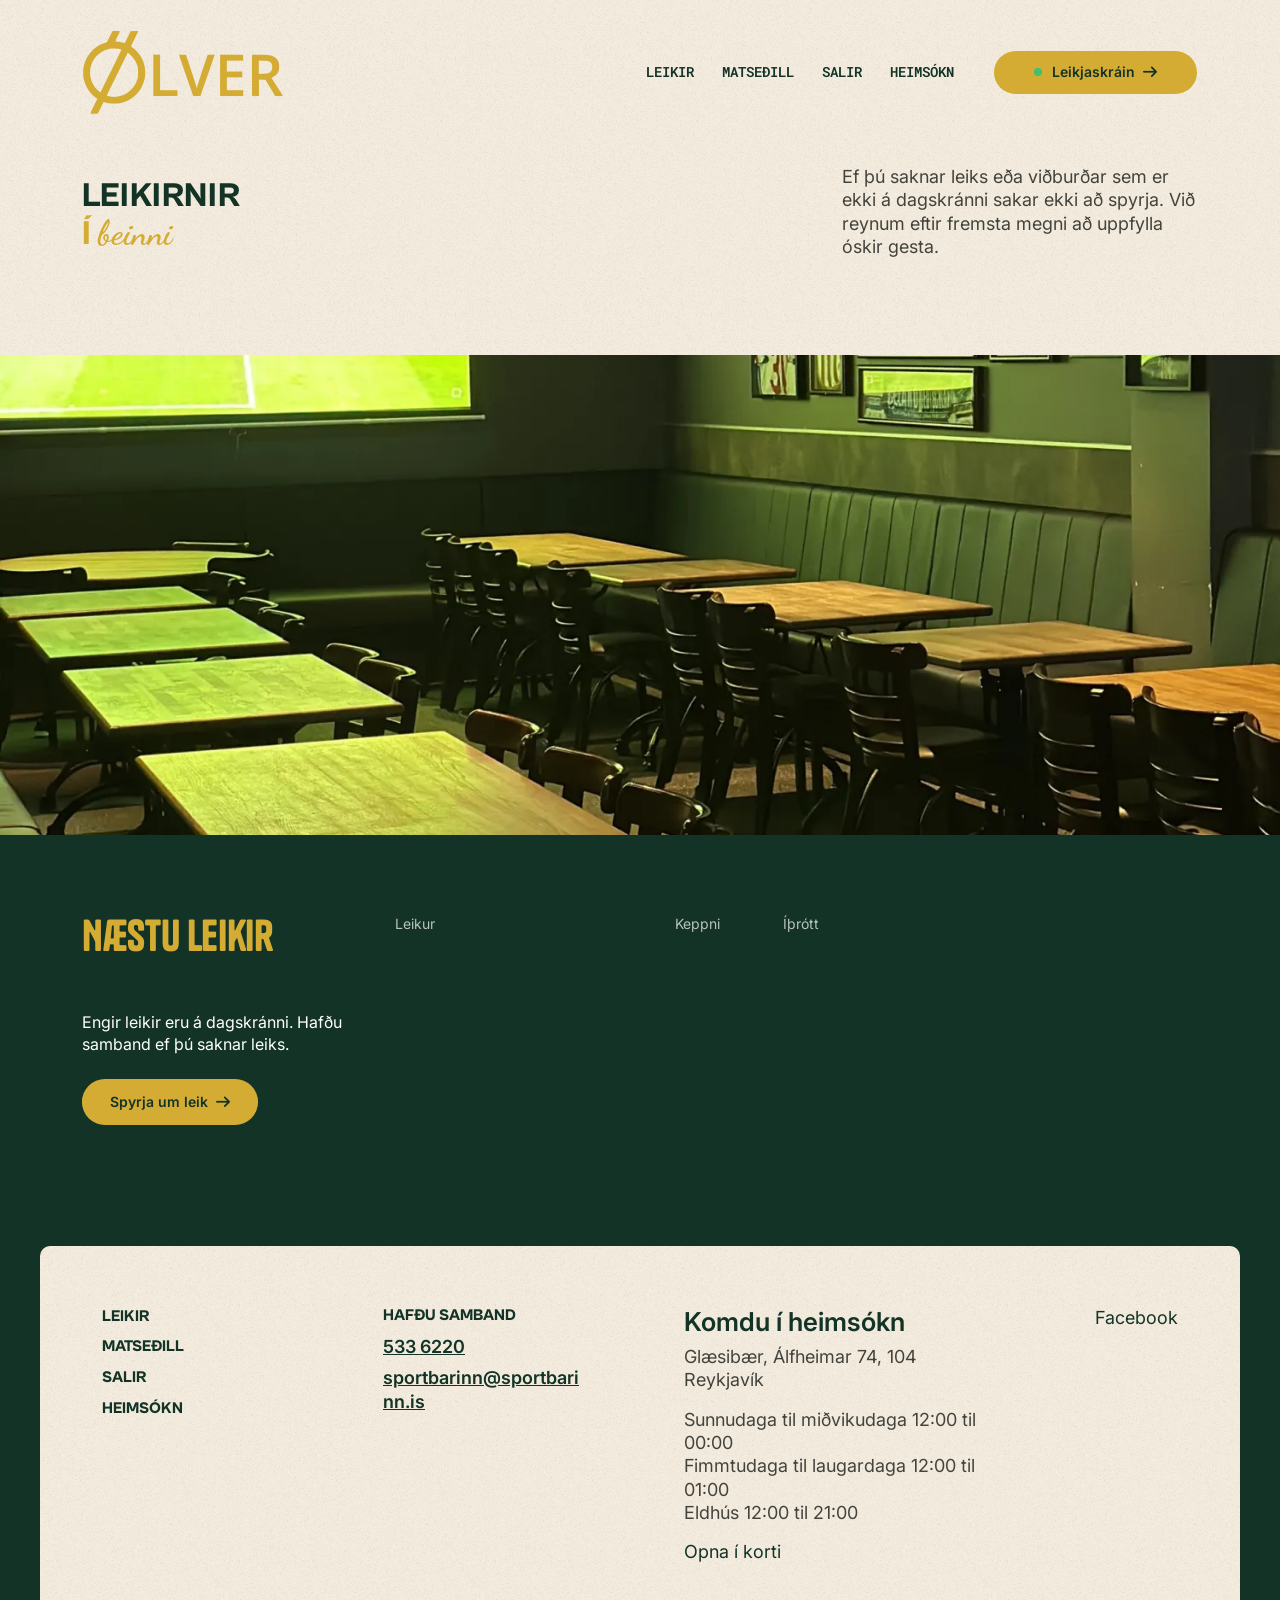
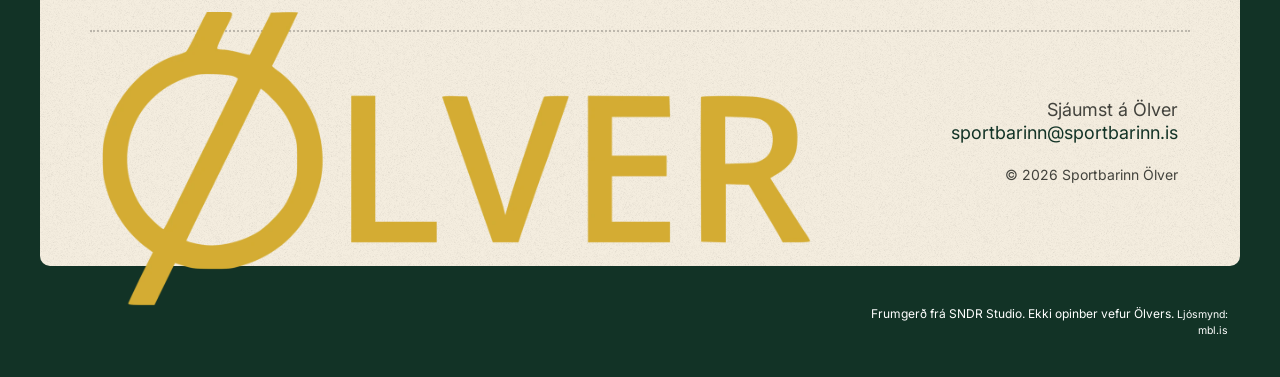
==== commit 5259f449: "Own favicon on every page (raster + apple-touch-icon from the brand's own mark) Co-Authored-By: Clau" ====
--- a/leikir.html
+++ b/leikir.html
@@ -41,6 +41,8 @@
 <link rel="stylesheet" href="css/theme-ui.css">
 <link rel="stylesheet" href="css/smooth-scroll.css">
 <link rel="stylesheet" href="css/olver.css">
+<link rel="icon" type="image/png" sizes="32x32" href="icons/favicon-32.png">
+<link rel="icon" type="image/png" sizes="48x48" href="icons/favicon-48.png">
 </head>
 <body class="wp-singular page-template page page-template-teams wp-theme-boomball-theme-2026 theme-boomball-theme-2026 woocommerce-no-js">
 <a class="visually-hidden-focusable olver-skip" href="#efni">Fara í efni</a>
